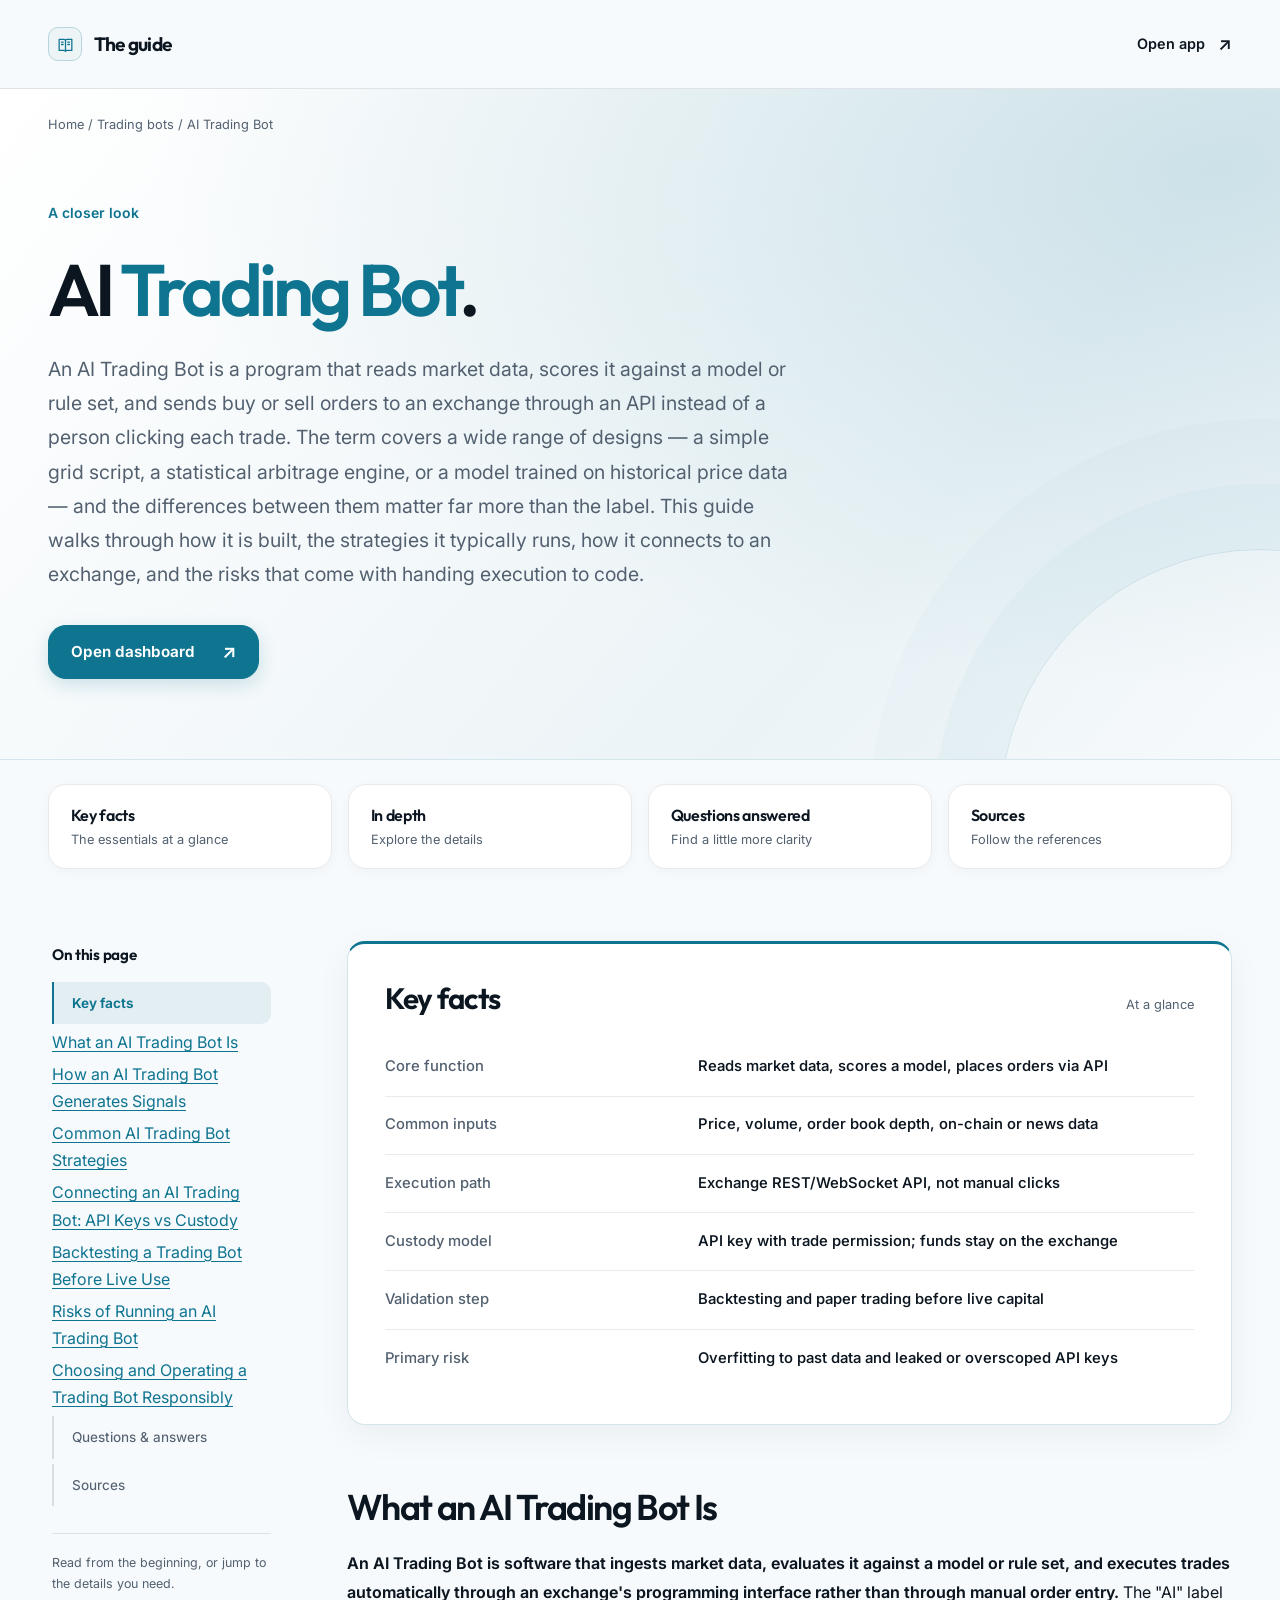
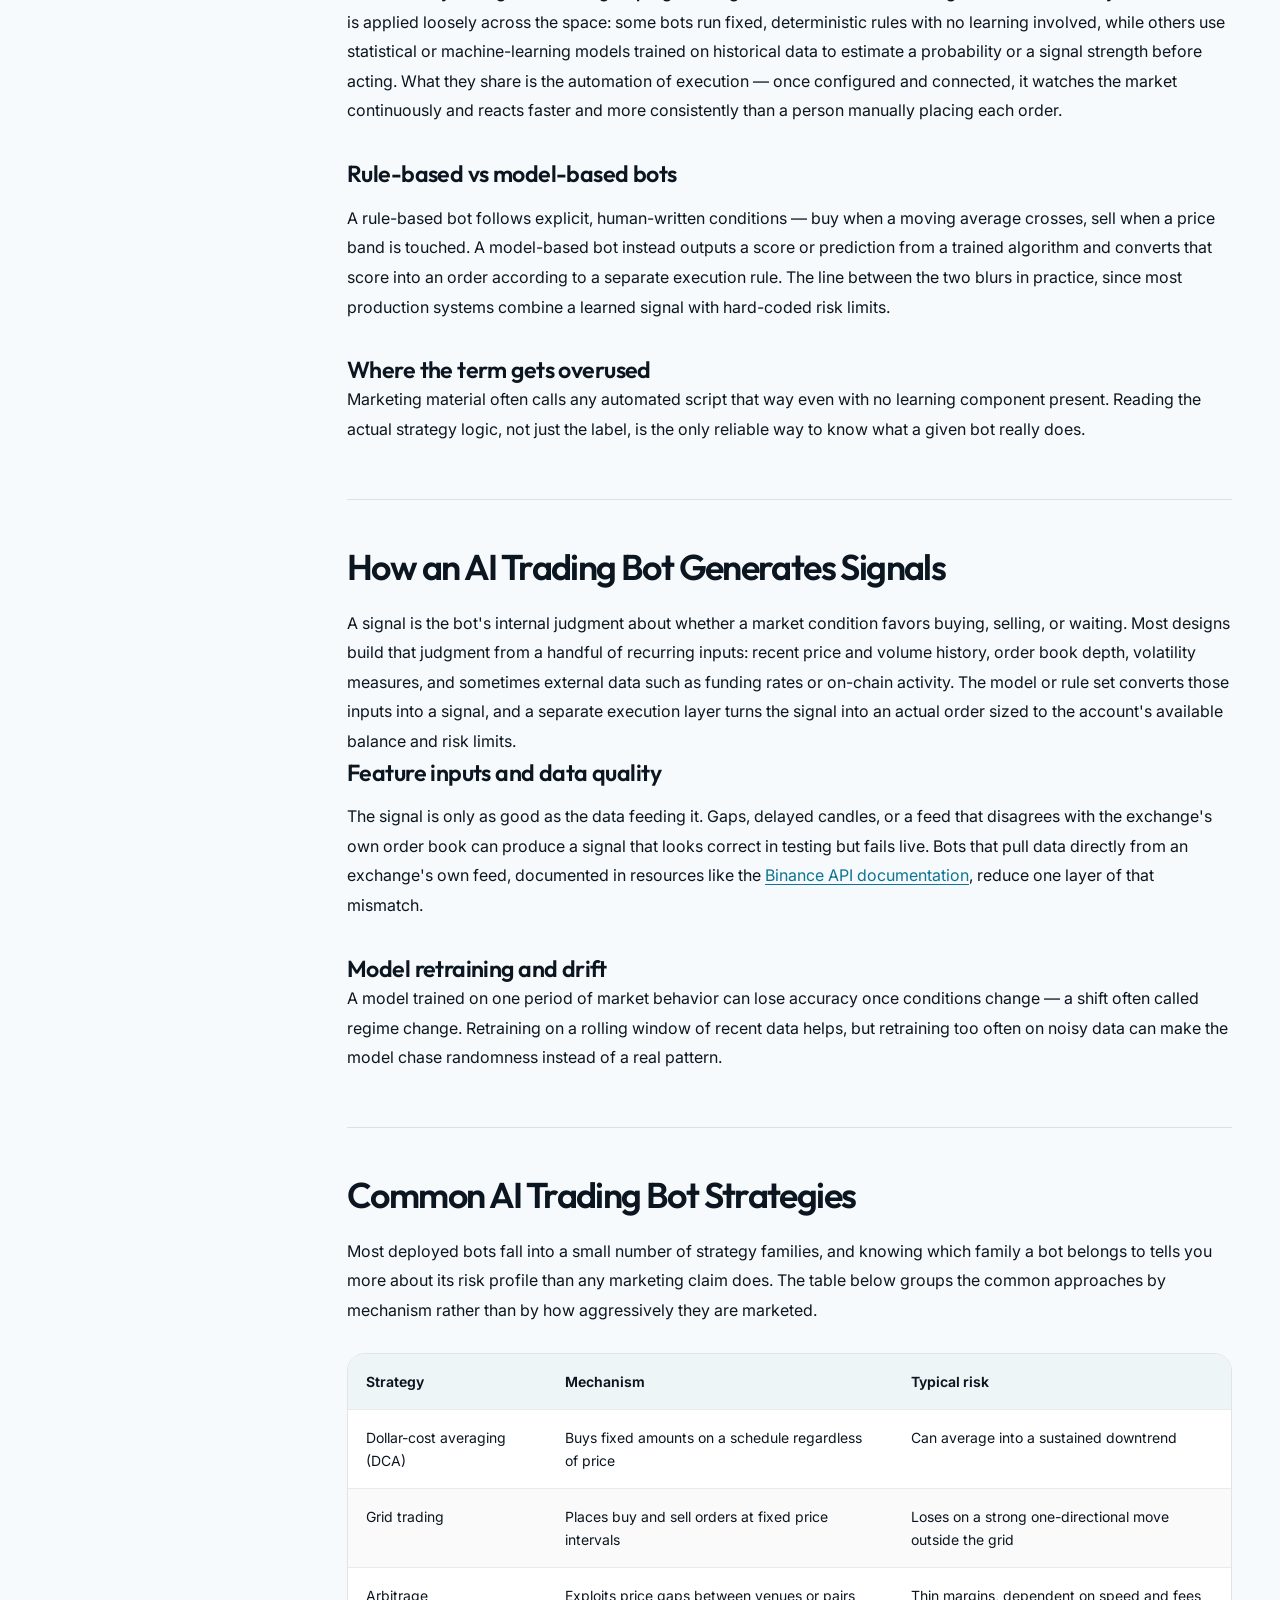
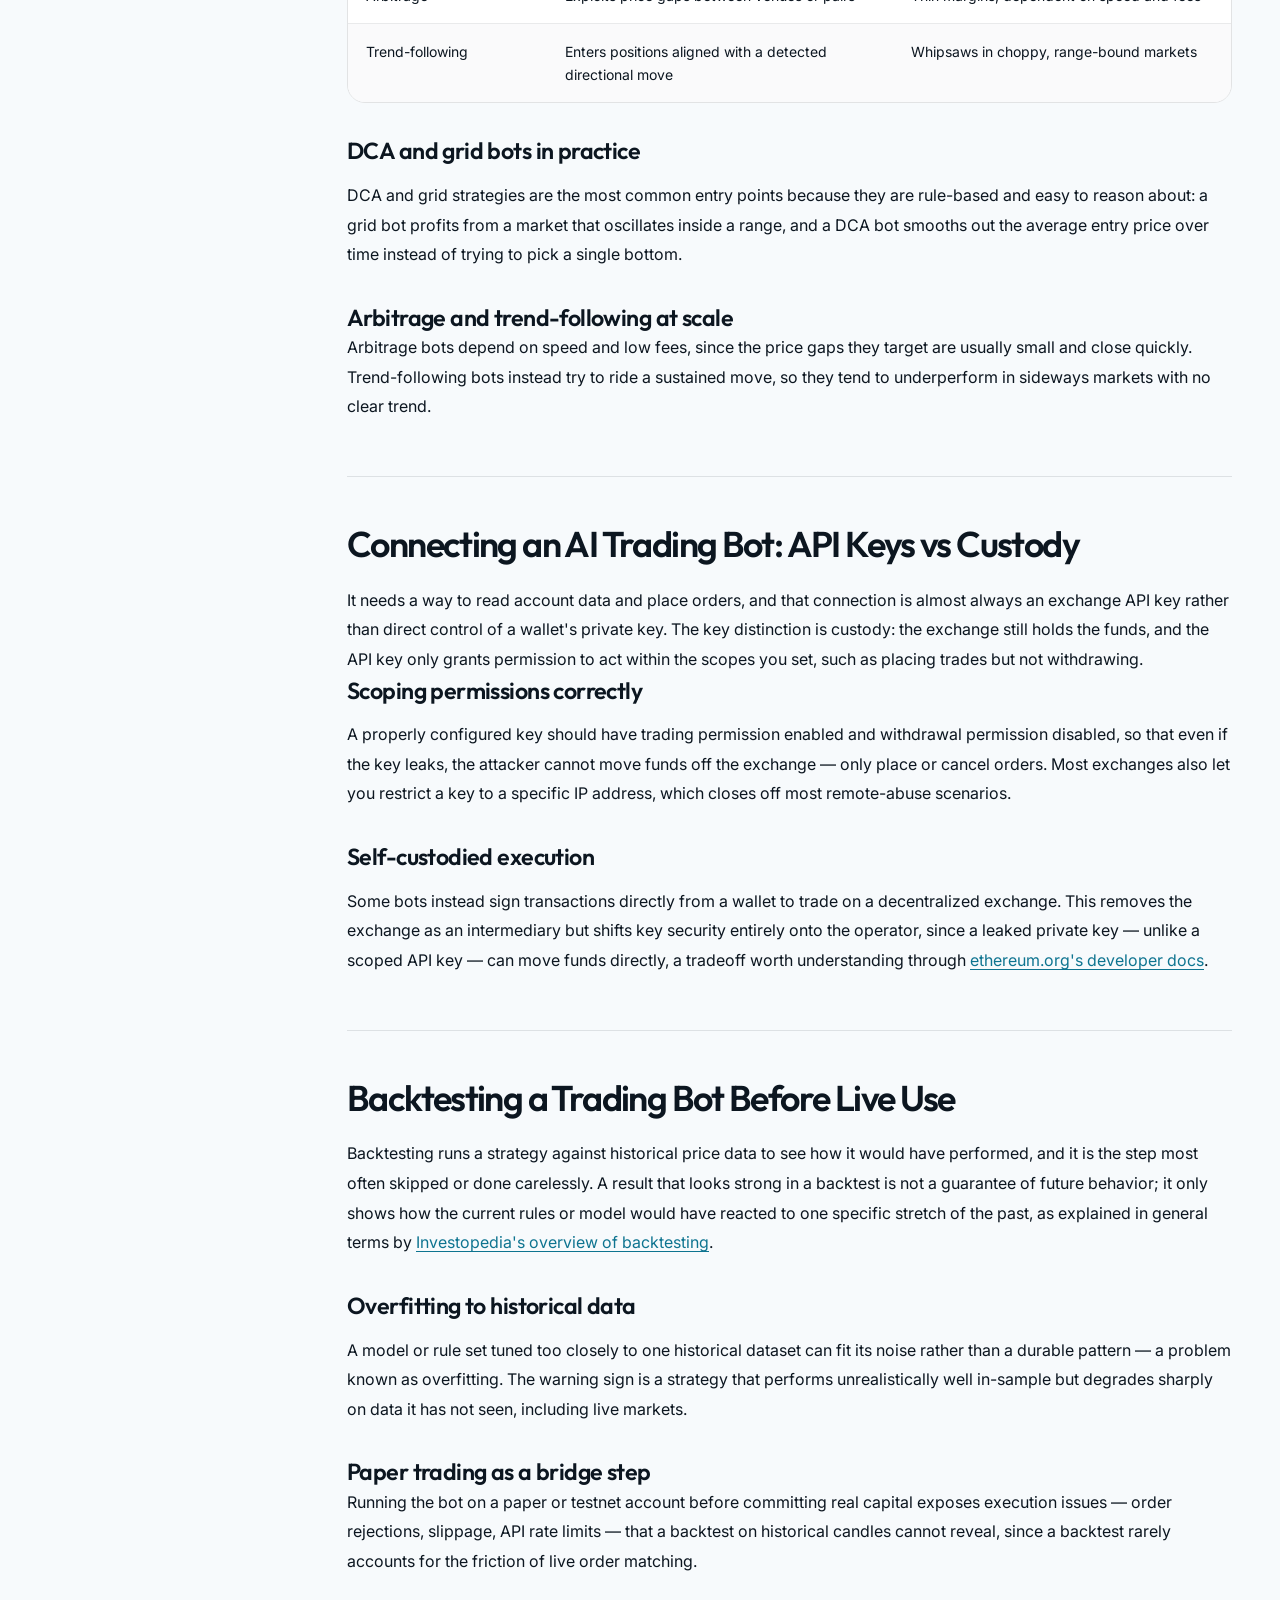
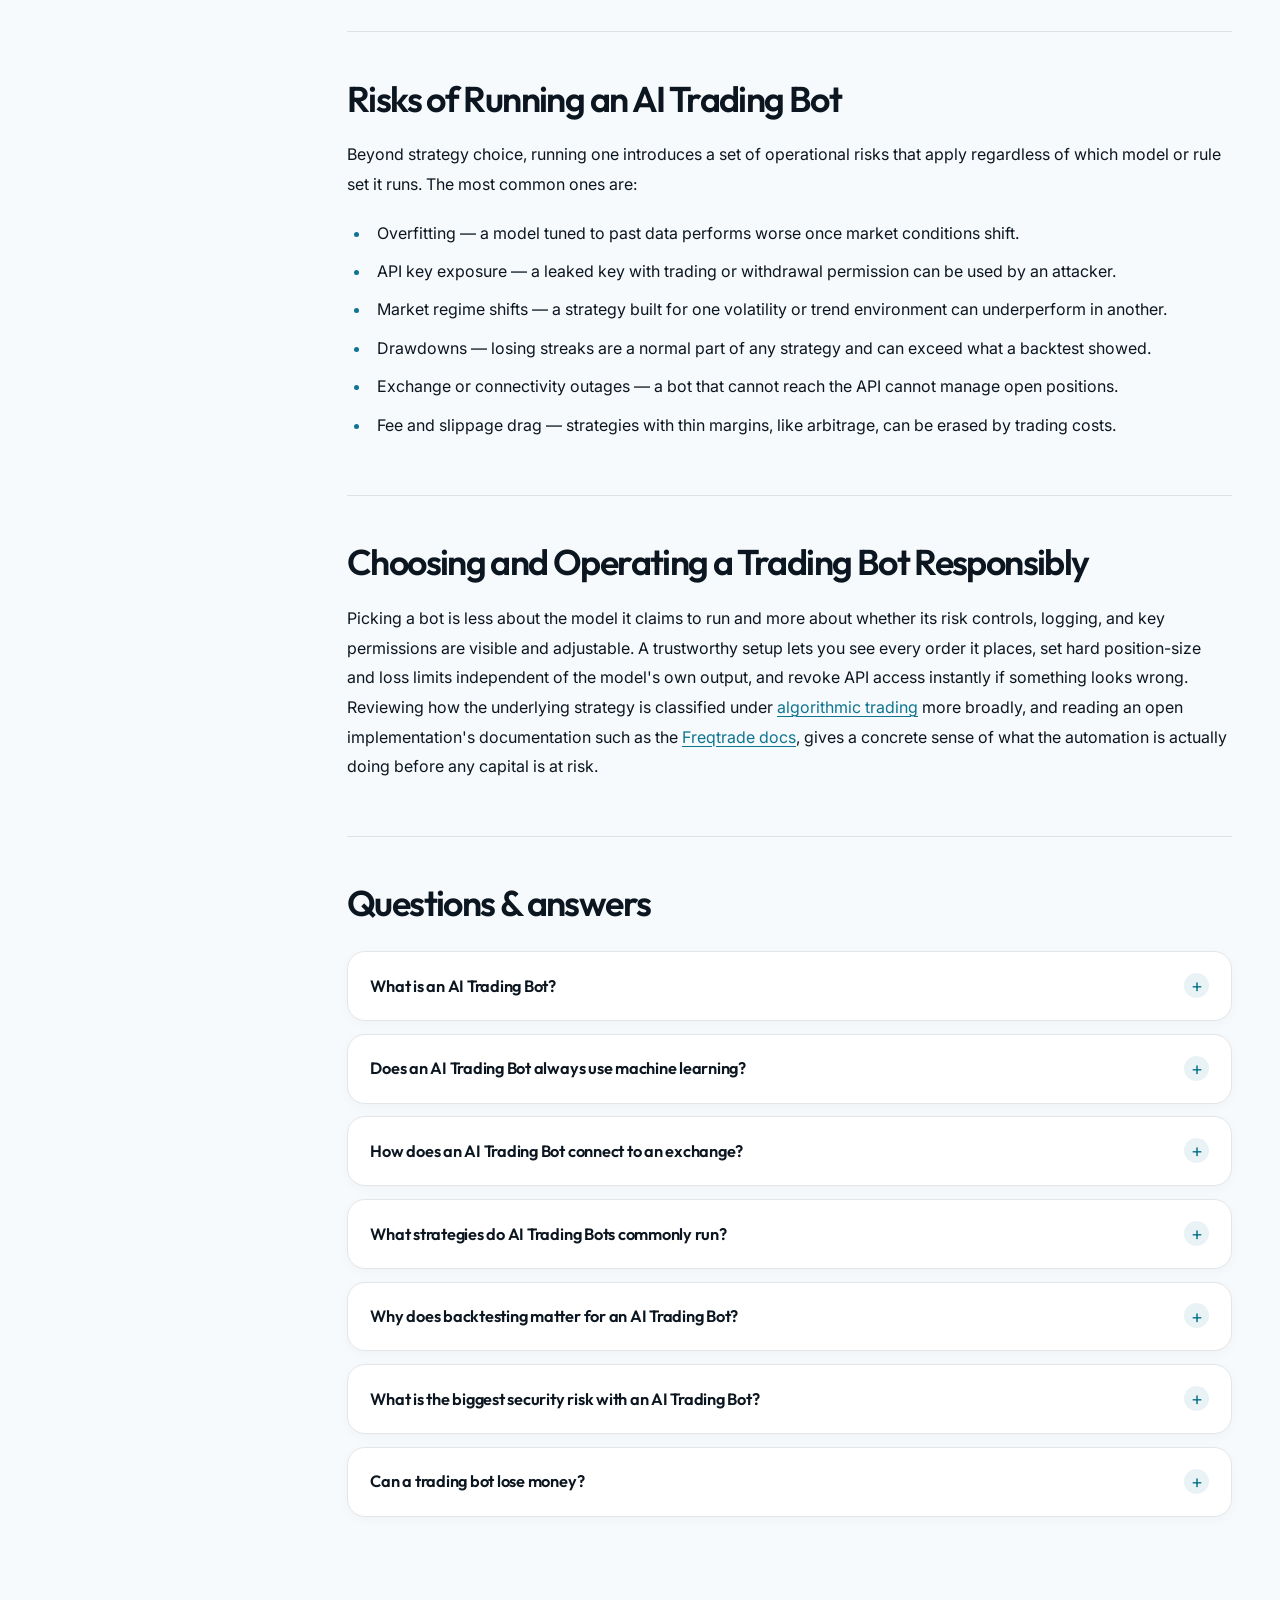
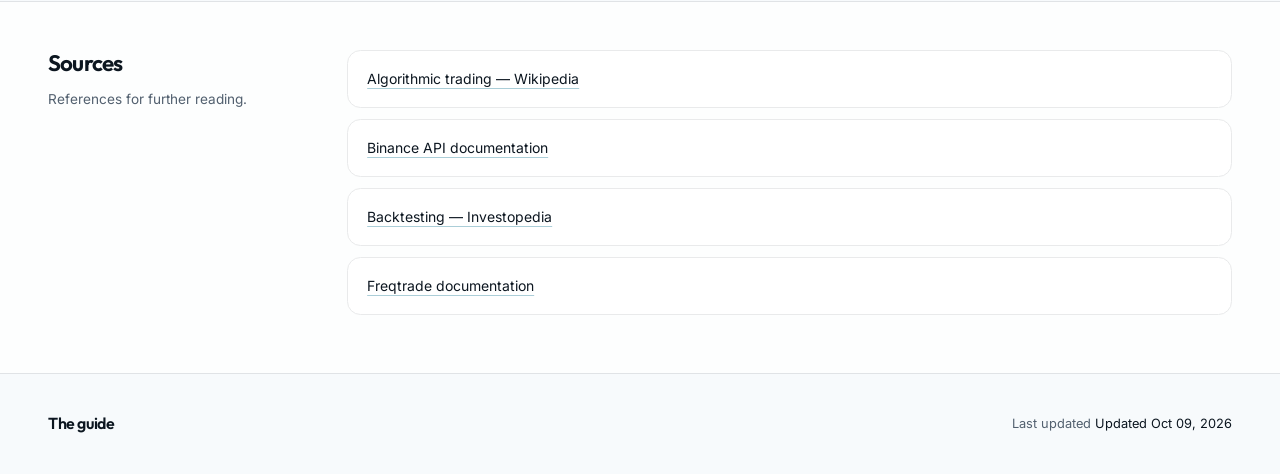
==== index.html @ b76bca40 "Guide redesign: rich content, inline sources, scrollspy" ====
<!doctype html>
<html lang="en">
<head>
<meta charset="utf-8">
<meta name="viewport" content="width=device-width, initial-scale=1">
<title>AI Trading Bot — How It Works, Strategies & Risks</title>
<meta name="description" content="A plain guide to how an AI Trading Bot works: signals and models, automated execution via exchange APIs, common strategies like DCA and grid, backtesting, and the real risks of overfitting and API-key security.">
<link rel="canonical" href="https://ai-trading-bot-web.github.io/">
<meta property="og:type" content="article">
<meta property="og:title" content="AI Trading Bot">
<meta property="og:url" content="https://ai-trading-bot-web.github.io/">
<meta property="og:image" content="https://ai-trading-bot-web.github.io/og.png">
<meta name="twitter:card" content="summary_large_image">
<meta name="twitter:title" content="AI Trading Bot">
<link rel="preconnect" href="https://fonts.googleapis.com"><link rel="preconnect" href="https://fonts.gstatic.com" crossorigin><link rel="stylesheet" href="https://fonts.googleapis.com/css2?family=Inter:wght@400;500;600;700&family=Outfit:wght@500;600;700&display=swap">
<script type="application/ld+json">{"@context": "https://schema.org", "@graph": [{"@type": "WebSite", "@id": "https://ai-trading-bot-web.github.io/#website", "url": "https://ai-trading-bot-web.github.io/", "name": "AI Trading Bot — How It Works, Strategies & Risks"}, {"@type": "WebPage", "@id": "https://ai-trading-bot-web.github.io/#webpage", "url": "https://ai-trading-bot-web.github.io/", "name": "AI Trading Bot — How It Works, Strategies & Risks", "isPartOf": {"@id": "https://ai-trading-bot-web.github.io/#website"}, "description": "A plain guide to how an AI Trading Bot works: signals and models, automated execution via exchange APIs, common strategies like DCA and grid, backtesting, and the real risks of overfitting and API-key security.", "datePublished": "2026-10-09", "dateModified": "2026-10-09"}, {"@type": "SoftwareApplication", "name": "AI Trading Bot", "applicationCategory": "FinanceApplication", "operatingSystem": "Web", "offers": {"@type": "Offer", "price": "0", "priceCurrency": "USD"}}, {"@type": "BreadcrumbList", "itemListElement": [{"@type": "ListItem", "position": 1, "name": "Home", "item": "https://ai-trading-bot-web.github.io/"}, {"@type": "ListItem", "position": 2, "name": "Trading bots"}, {"@type": "ListItem", "position": 3, "name": "AI Trading Bot"}]}, {"@type": "FAQPage", "mainEntity": [{"@type": "Question", "name": "What is an AI Trading Bot?", "acceptedAnswer": {"@type": "Answer", "text": "It is software that reads market data, evaluates it against a model or rule set, and places orders on an exchange automatically through an API, without a person manually entering each trade."}}, {"@type": "Question", "name": "Does an AI Trading Bot always use machine learning?", "acceptedAnswer": {"@type": "Answer", "text": "No. Many bots sold under that name run fixed, rule-based logic with no learning component. Others use a trained statistical or machine-learning model to generate a signal. Reading the strategy logic is the only way to tell which one a given bot uses."}}, {"@type": "Question", "name": "How does an AI Trading Bot connect to an exchange?", "acceptedAnswer": {"@type": "Answer", "text": "Through an API key with scoped permissions, usually trading enabled and withdrawal disabled, and sometimes restricted to a specific IP address. The exchange keeps custody of the funds; the key only lets the bot place and cancel orders within the scopes granted."}}, {"@type": "Question", "name": "What strategies do AI Trading Bots commonly run?", "acceptedAnswer": {"@type": "Answer", "text": "Common families include dollar-cost averaging, grid trading, arbitrage, and trend-following. Each has a different mechanism and a different failure mode, from a grid bot struggling in a strong one-directional move to an arbitrage bot losing its edge to fees."}}, {"@type": "Question", "name": "Why does backtesting matter for an AI Trading Bot?", "acceptedAnswer": {"@type": "Answer", "text": "Backtesting shows how a strategy would have performed on historical data, but a strong backtest can reflect overfitting to that specific past period rather than a durable edge. Paper trading before live capital helps surface execution issues a backtest cannot show."}}, {"@type": "Question", "name": "What is the biggest security risk with an AI Trading Bot?", "acceptedAnswer": {"@type": "Answer", "text": "A leaked or overscoped API key is the most common operational risk. Limiting the key to trading permissions only, disabling withdrawals, and restricting it to a known IP address reduces the damage if the key is ever exposed."}}, {"@type": "Question", "name": "Can a trading bot lose money?", "acceptedAnswer": {"@type": "Answer", "text": "Yes. Drawdowns are a normal part of any strategy, market regime shifts can make a previously effective model underperform, and fees or slippage can erode thin-margin strategies like arbitrage regardless of how the signal was generated."}}]}]}</script>
<style>
:root{--bg:#F7FAFC;--surface:#FFFFFF;--text:#0C1620;--muted:#52606F;--accent:#0E7490;--accent-ink:#FFFFFF;--radius:18px;--display:"Outfit";--body:"Inter"}
*,
*::before,
*::after {
  box-sizing: border-box;
}
html {
  scroll-behavior: smooth;
  scroll-padding-top: 2rem;
  background: var(--bg);
  -webkit-text-size-adjust: 100%;
}
body {
  margin: 0;
  min-width: 280px;
  color: var(--text);
  background: var(--bg);
  font-family: var(--body);
  font-size: 1rem;
  font-weight: 400;
  line-height: 1.7;
  -webkit-font-smoothing: antialiased;
  overflow-wrap: break-word;
}
::selection {
  color: var(--accent-ink);
  background: var(--accent);
}
a {
  color: var(--accent);
  text-decoration-thickness: .075em;
  text-underline-offset: .2em;
  transition: color .18s ease, background .18s ease, border-color .18s ease;
}
a:hover {
  color: var(--text);
}
a:focus-visible,
summary:focus-visible,
[tabindex]:focus-visible {
  outline: 3px solid var(--accent);
  outline-offset: 5px;
  border-radius: calc(var(--radius) * .35);
}
img,
svg,
video {
  max-width: 100%;
  vertical-align: middle;
}
img,
video {
  height: auto;
}
h1,
h2,
h3,
h4,
h5,
h6 {
  margin-top: 0;
  color: var(--text);
  font-family: var(--display);
  font-weight: 650;
  line-height: 1.2;
  text-wrap: balance;
}
p,
ul,
ol,
dl,
figure,
blockquote {
  margin-top: 0;
}
[hidden] {
  display: none !important;
}
.c58c0b5 {
  width: min(100% - 6rem, 1240px);
  margin-inline: auto;
}
.c7b8854 {
  position: absolute;
  z-index: 20;
  top: 1rem;
  left: 1rem;
  padding: .75rem 1.15rem;
  transform: translateY(-180%);
  border-radius: var(--radius);
  color: var(--accent-ink);
  background: var(--accent);
  font-weight: 600;
}
.c7b8854:focus {
  transform: translateY(0);
}
.c68c4a8 {
  position: relative;
  z-index: 1;
  border-bottom: 1px solid color-mix(in srgb, var(--text) 10%, var(--bg));
  background: var(--bg);
}
.cff30e5 {
  display: flex;
  align-items: center;
  justify-content: space-between;
  gap: 2rem;
  min-height: 88px;
  padding-block: 1rem;
}
.c416a4e {
  display: inline-flex;
  align-items: center;
  gap: .75rem;
  color: var(--text);
  font-family: var(--display);
  font-size: 1.2rem;
  font-weight: 650;
  letter-spacing: -.04em;
}
.cc6d8b3 {
  display: grid;
  place-items: center;
  width: 34px;
  height: 34px;
  border: 1px solid color-mix(in srgb, var(--accent) 30%, var(--surface));
  border-radius: calc(var(--radius) * .55);
  color: var(--accent);
  background: color-mix(in srgb, var(--accent) 8%, var(--surface));
}
.cc6d8b3 svg {
  width: 19px;
  height: 19px;
  fill: none;
  stroke: var(--accent);
  stroke-width: 1.6;
  stroke-linecap: round;
  stroke-linejoin: round;
}
.c100c81 {
  display: inline-flex;
  align-items: center;
  gap: .8rem;
  padding: .5rem 0;
  color: var(--text);
  font-size: .9rem;
  font-weight: 600;
  text-decoration: none;
}
.c100c81:hover {
  color: var(--accent);
}
.cd75067 {
  position: relative;
  isolation: isolate;
  overflow: hidden;
  border-bottom: 1px solid color-mix(in srgb, var(--accent) 15%, var(--bg));
  background:
    radial-gradient(ellipse at 95% 12%, color-mix(in srgb, var(--accent) 14%, transparent), color-mix(in srgb, var(--accent) 0%, transparent) 62%),
    linear-gradient(130deg, var(--surface), color-mix(in srgb, var(--accent) 5%, var(--bg)) 70%, var(--bg));
}
.cd75067::after {
  content: "";
  position: absolute;
  z-index: -1;
  width: 520px;
  height: 520px;
  right: -240px;
  bottom: -310px;
  border: 1px solid color-mix(in srgb, var(--accent) 15%, transparent);
  border-radius: 50%;
  box-shadow: 0 0 0 65px color-mix(in srgb, var(--accent) 3%, transparent), 0 0 0 130px color-mix(in srgb, var(--accent) 2%, transparent);
  pointer-events: none;
}
.c7a9429 {
  padding-block: 1.6rem 5rem;
}
.ca86a07 {
  margin-bottom: 3.8rem;
  color: var(--muted);
  font-size: .8rem;
  line-height: 1.6;
}
.ca92871 {
  display: inline;
  color: var(--muted);
  font-family: var(--body);
  font-size: inherit;
  text-decoration: none;
}
.ca92871 a,
a.ca92871 {
  color: var(--muted);
  text-decoration: none;
}
.ca92871 a:hover,
a.ca92871:hover {
  color: var(--accent);
  text-decoration: underline;
}
.ca86a07 ol,
.ca86a07 ul,
ol.ca92871,
ul.ca92871 {
  display: flex;
  align-items: center;
  flex-wrap: wrap;
  gap: .45rem .7rem;
  padding: 0;
  margin: 0;
  list-style: none;
}
.ca86a07 li {
  display: inline;
}
.ca86a07 [aria-current="page"] {
  color: var(--text);
}
.c1403df {
  display: flex;
  align-items: center;
  flex-wrap: wrap;
  gap: .8rem;
  margin-bottom: 1.35rem;
  color: var(--accent);
  font-size: .875rem;
  font-weight: 600;
}
.ccf00ff {
  padding-block: .3rem;
}
.c3f153a {
  display: inline-flex;
  align-items: center;
  justify-content: center;
  min-height: 36px;
  max-width: 180px;
  padding: .4rem .65rem;
  border: 1px solid color-mix(in srgb, var(--text) 9%, var(--surface));
  border-radius: calc(var(--radius) * .6);
  background: var(--surface);
  box-shadow: 0 3px 10px color-mix(in srgb, var(--text) 4%, transparent);
  color: var(--text);
  font-size: .8rem;
  line-height: 1;
}
.c3f153a:empty {
  display: none;
}
.c3f153a img,
.c3f153a svg {
  display: block;
  width: auto;
  max-width: 148px;
  height: 24px;
  object-fit: contain;
}
.cd75067 h1 {
  max-width: 1050px;
  margin: 0 0 1.5rem;
  font-family: var(--display);
  font-size: clamp(2.7rem, 5.7vw, 5.1rem);
  font-weight: 600;
  line-height: 1.06;
  letter-spacing: -.055em;
  overflow-wrap: anywhere;
}
.cd75067 h1 em {
  color: var(--accent);
  font-style: normal;
}
.cd75067 h1 a {
  color: inherit;
}
.c7f21c6 {
  max-width: 760px;
  margin: 0 0 2.1rem;
  color: var(--muted);
  font-size: clamp(1.05rem, 1.6vw, 1.22rem);
  line-height: 1.75;
  text-wrap: pretty;
}
.c7b5235 {
  display: inline-flex;
  align-items: center;
  justify-content: center;
  gap: 1.7rem;
  min-height: 54px;
  padding: .85rem 1.35rem;
  border: 1px solid var(--accent);
  border-radius: var(--radius);
  color: var(--accent-ink);
  background: var(--accent);
  box-shadow: 0 6px 18px color-mix(in srgb, var(--accent) 18%, transparent);
  font-family: var(--body);
  font-size: .95rem;
  font-weight: 650;
  line-height: 1.4;
  text-decoration: none;
  transition: background .2s ease, box-shadow .2s ease, transform .2s ease;
}
.c7b5235:hover {
  color: var(--accent-ink);
  background: color-mix(in srgb, var(--accent) 92%, var(--text));
  box-shadow: 0 9px 24px color-mix(in srgb, var(--accent) 24%, transparent);
  transform: translateY(-2px);
}
.ccbf2f8 {
  font-family: var(--body);
  font-size: 1.25em;
  line-height: 1;
}
.c5fa095 {
  display: grid;
  grid-template-columns: repeat(4, minmax(0, 1fr));
  gap: 1rem;
  margin-block: 1.5rem 4.5rem;
}
.c7a4851 {
  min-width: 0;
  padding: 1.2rem 1.35rem;
  border: 1px solid color-mix(in srgb, var(--text) 9%, var(--surface));
  border-radius: var(--radius);
  background: var(--surface);
  box-shadow: 0 3px 12px color-mix(in srgb, var(--text) 3%, transparent);
}
.c7a4851 strong {
  display: block;
  margin-bottom: .2rem;
  color: var(--text);
  font-family: var(--display);
  font-size: 1rem;
  font-weight: 600;
  line-height: 1.4;
  letter-spacing: -.02em;
}
.c7a4851 span {
  display: block;
  color: var(--muted);
  font-size: .8rem;
  line-height: 1.5;
}
.c7e5ab8 {
  display: grid;
  grid-template-columns: 235px minmax(0, 1fr);
  align-items: start;
  gap: clamp(2.5rem, 5vw, 5rem);
  padding-bottom: 4.5rem;
}
.c8f81ee {
  position: sticky;
  top: 2rem;
  min-width: 0;
  max-height: calc(100dvh - 4rem);
  overflow-y: auto;
  overscroll-behavior: contain;
  scrollbar-width: thin;
  scrollbar-color: color-mix(in srgb, var(--muted) 35%, var(--surface)) var(--surface);
  padding: .3rem .75rem 1rem .25rem;
}
.cc780a4 {
  margin: 0 0 1.1rem;
  color: var(--text);
  font-family: var(--display);
  font-size: .95rem;
  font-weight: 650;
  letter-spacing: -.02em;
}
.cb0b95e {
  display: grid;
  gap: .3rem;
  margin: 0;
  padding: 0;
  list-style: none;
}
.cb0b95e li {
  min-width: 0;
  margin: 0;
  padding: 0;
}
.ca16685 {
  position: relative;
  display: block;
  padding: .7rem .9rem .7rem 1.1rem;
  border-inline-start: 2px solid color-mix(in srgb, var(--muted) 18%, var(--bg));
  border-radius: 0 calc(var(--radius) * .55) calc(var(--radius) * .55) 0;
  color: var(--muted);
  font-family: var(--body);
  font-size: .85rem;
  font-weight: 450;
  line-height: 1.5;
  text-decoration: none;
  overflow-wrap: anywhere;
}
.ca16685:hover {
  border-inline-start-color: color-mix(in srgb, var(--accent) 45%, var(--bg));
  color: var(--text);
  background: color-mix(in srgb, var(--accent) 5%, var(--bg));
}
.ca16685[aria-current="location"] {
  border-inline-start-color: var(--accent);
  color: var(--accent);
  background: color-mix(in srgb, var(--accent) 9%, var(--bg));
  font-weight: 650;
}
.c9faf01 {
  margin: 1.65rem 0 0;
  padding: 1.2rem 0 0;
  border-top: 1px solid color-mix(in srgb, var(--text) 10%, var(--bg));
  color: var(--muted);
  font-size: .78rem;
  line-height: 1.65;
}
.cc6d626 {
  min-width: 0;
}
.ce851ff {
  padding: clamp(1.3rem, 3vw, 2.3rem);
  margin-bottom: 3.75rem;
  border: 1px solid color-mix(in srgb, var(--accent) 18%, var(--surface));
  border-top: 3px solid var(--accent);
  border-radius: var(--radius);
  background: var(--surface);
  box-shadow: 0 10px 35px color-mix(in srgb, var(--text) 5%, transparent);
  scroll-margin-top: 2rem;
}
.c351a18 {
  display: flex;
  align-items: baseline;
  flex-wrap: wrap;
  gap: .5rem 1.5rem;
  justify-content: space-between;
  margin-bottom: 1.4rem;
}
.c351a18 h2 {
  margin: 0;
  font-size: clamp(1.45rem, 2.3vw, 1.85rem);
  letter-spacing: -.04em;
}
.c351a18 p {
  margin: 0;
  color: var(--muted);
  font-size: .8rem;
}
.cad5b06 {
  min-width: 0;
  overflow-x: auto;
  scrollbar-width: thin;
  scrollbar-color: var(--muted) var(--surface);
}
.cc4d566 {
  width: 100%;
  border-collapse: collapse;
  color: var(--text);
  font-family: var(--body);
  font-size: .925rem;
  line-height: 1.6;
  text-align: left;
}
.cc4d566 caption {
  padding: 0 0 1rem;
  color: var(--muted);
  font-size: .85rem;
  text-align: left;
}
.cc4d566 th,
.cc4d566 td {
  padding: 1.05rem .85rem;
  border-bottom: 1px solid color-mix(in srgb, var(--text) 9%, var(--surface));
  vertical-align: top;
  overflow-wrap: anywhere;
}
.cc4d566 th {
  width: 37%;
  color: var(--muted);
  font-weight: 500;
}
.cc4d566 thead th {
  color: var(--text);
  background: color-mix(in srgb, var(--accent) 5%, var(--surface));
  font-weight: 650;
}
.cc4d566 td {
  font-weight: 550;
}
.cc4d566 tr > :first-child {
  padding-left: 0;
}
.cc4d566 tr > :last-child {
  padding-right: 0;
}
.cc4d566 tbody:last-child tr:last-child > *,
.cc4d566 > tr:last-child > * {
  border-bottom: 0;
}
.cc4d566 td p:last-child,
.cc4d566 th p:last-child {
  margin-bottom: 0;
}
.cb217fa {
  min-width: 0;
}
.cfee126 {
  min-width: 0;
  margin: 0 0 3.4rem;
  scroll-margin-top: 2rem;
}
.cfee126 + .cfee126 {
  padding-top: 2.8rem;
  border-top: 1px solid color-mix(in srgb, var(--text) 11%, var(--bg));
}
.c886828 {
  margin: 0 0 1.25rem;
  color: var(--text);
  font-family: var(--display);
  font-size: clamp(1.65rem, 2.8vw, 2.35rem);
  font-weight: 600;
  line-height: 1.22;
  letter-spacing: -.045em;
}
.c8a6a46 {
  color: var(--text);
  font-family: var(--body);
  font-size: 1rem;
  line-height: 1.85;
  overflow-wrap: anywhere;
}
.c8a6a46 > :last-child {
  margin-bottom: 0;
}
.c8a6a46 p {
  margin: 0 0 1.3rem;
  text-wrap: pretty;
}
.c8a6a46 h3 {
  margin: 2rem 0 .9rem;
  font-size: clamp(1.2rem, 2vw, 1.45rem);
  font-weight: 600;
  line-height: 1.35;
  letter-spacing: -.025em;
}
.c8a6a46 h4,
.c8a6a46 h5,
.c8a6a46 h6 {
  margin: 1.6rem 0 .75rem;
  font-size: 1.075rem;
  line-height: 1.4;
}
.c8a6a46 h3:first-child,
.c8a6a46 h4:first-child {
  margin-top: 0;
}
.c8a6a46 strong,
.cd0ef12 strong {
  color: var(--text);
  font-weight: 650;
}
.c8a6a46 ul,
.c8a6a46 ol,
.cd0ef12 ul,
.cd0ef12 ol {
  margin: 1.2rem 0 1.6rem;
  padding-left: 1.5rem;
}
.c8a6a46 li,
.cd0ef12 li {
  padding-left: .4rem;
  margin-block: .55rem;
}
.c8a6a46 li::marker,
.cd0ef12 li::marker {
  color: var(--accent);
  font-weight: 600;
}
.c8a6a46 li > ul,
.c8a6a46 li > ol {
  margin-block: .5rem;
}
.c8a6a46 li p {
  margin-bottom: .6rem;
}
.c8a6a46 blockquote {
  margin: 1.8rem 0;
  padding: 1.3rem 1.5rem;
  border-inline-start: 3px solid var(--accent);
  border-radius: 0 var(--radius) var(--radius) 0;
  background: color-mix(in srgb, var(--accent) 6%, var(--surface));
  color: var(--text);
  font-size: 1.05rem;
}
.c8a6a46 blockquote > :last-child {
  margin-bottom: 0;
}
.c8a6a46 blockquote cite {
  display: block;
  margin-top: .9rem;
  color: var(--muted);
  font-size: .85rem;
  font-style: normal;
}
.c8a6a46 table {
  display: block;
  width: 100%;
  max-width: 100%;
  margin: 1.7rem 0;
  overflow-x: auto;
  border: 1px solid color-mix(in srgb, var(--text) 12%, var(--surface));
  border-radius: var(--radius);
  border-spacing: 0;
  background: var(--surface);
  font-family: var(--body);
  font-size: .875rem;
  line-height: 1.65;
  text-align: left;
  scrollbar-width: thin;
  scrollbar-color: var(--muted) var(--surface);
}
.c8a6a46 table caption {
  padding: .9rem 1rem;
  color: var(--muted);
  font-size: .82rem;
  text-align: left;
}
.c8a6a46 th,
.c8a6a46 td {
  min-width: 125px;
  padding: 1rem 1.15rem;
  border-bottom: 1px solid color-mix(in srgb, var(--text) 9%, var(--surface));
  vertical-align: top;
}
.c8a6a46 th {
  color: var(--text);
  background: color-mix(in srgb, var(--accent) 7%, var(--surface));
  font-weight: 650;
}
.c8a6a46 tbody tr:nth-child(even) {
  background: color-mix(in srgb, var(--text) 2%, var(--surface));
}
.c8a6a46 tbody:last-child tr:last-child > * {
  border-bottom: 0;
}
.c8a6a46 td > :last-child,
.c8a6a46 th > :last-child {
  margin-bottom: 0;
}
.c8a6a46 figure {
  margin: 1.8rem 0;
}
.c8a6a46 figure img {
  display: block;
  border-radius: var(--radius);
}
.c8a6a46 figcaption {
  margin-top: .7rem;
  color: var(--muted);
  font-size: .8rem;
  line-height: 1.6;
}
.c8a6a46 code,
.cd0ef12 code {
  padding: .1em .35em;
  border-radius: calc(var(--radius) * .25);
  background: color-mix(in srgb, var(--accent) 7%, var(--surface));
  color: var(--text);
  font-family: var(--body);
  font-size: .9em;
}
.c8a6a46 pre {
  overflow-x: auto;
  padding: 1.2rem;
  border: 1px solid color-mix(in srgb, var(--text) 10%, var(--surface));
  border-radius: var(--radius);
  background: var(--surface);
  color: var(--text);
  font-family: var(--body);
  font-size: .875rem;
  line-height: 1.7;
}
.c8a6a46 pre code {
  padding: 0;
  background: var(--surface);
}
.c8a6a46 hr {
  margin: 2rem 0;
  border: 0;
  border-top: 1px solid color-mix(in srgb, var(--text) 12%, var(--bg));
}
.c8a6a46 dt {
  margin-top: 1.1rem;
  color: var(--text);
  font-weight: 650;
}
.c8a6a46 dd {
  margin: .4rem 0 1rem;
  color: var(--muted);
}
.cad78a1 {
  padding-top: 2.75rem;
  border-top: 1px solid color-mix(in srgb, var(--text) 11%, var(--bg));
  scroll-margin-top: 2rem;
}
.cad78a1 > .c886828 {
  margin-bottom: 1.65rem;
}
.c122493 {
  margin: 0 0 .8rem;
  border: 1px solid color-mix(in srgb, var(--text) 11%, var(--surface));
  border-radius: var(--radius);
  background: var(--surface);
  box-shadow: 0 3px 12px color-mix(in srgb, var(--text) 3%, transparent);
  overflow: clip;
  transition: border-color .2s ease, box-shadow .2s ease;
}
.c122493:hover {
  border-color: color-mix(in srgb, var(--accent) 35%, var(--surface));
}
.c122493[open] {
  border-color: color-mix(in srgb, var(--accent) 35%, var(--surface));
  box-shadow: 0 6px 20px color-mix(in srgb, var(--text) 4%, transparent);
}
.c172eba {
  position: relative;
  display: block;
  padding: 1.35rem 3.8rem 1.35rem 1.4rem;
  color: var(--text);
  font-family: var(--display);
  font-size: 1.025rem;
  font-weight: 600;
  line-height: 1.5;
  letter-spacing: -.015em;
  list-style: none;
  cursor: pointer;
}
.c172eba::-webkit-details-marker {
  display: none;
}
.c172eba::after {
  content: "+";
  position: absolute;
  top: 1.3rem;
  right: 1.35rem;
  display: grid;
  place-items: center;
  width: 25px;
  height: 25px;
  border-radius: 50%;
  background: color-mix(in srgb, var(--accent) 9%, var(--surface));
  color: var(--accent);
  font-family: var(--body);
  font-size: 1.15rem;
  font-weight: 400;
  line-height: 1;
}
.c122493[open] > .c172eba::after {
  content: "−";
}
.c122493 > .c172eba:focus-visible {
  outline-offset: -5px;
}
.cd0ef12 {
  padding: 0 1.4rem 1.45rem;
  color: var(--muted);
  font-family: var(--body);
  font-size: .95rem;
  line-height: 1.8;
}
.cd0ef12 > :first-child {
  margin-top: 0;
}
.cd0ef12 > :last-child {
  margin-bottom: 0;
}
.cd0ef12 p {
  margin-bottom: 1rem;
}
.cfe094a {
  padding-block: 3rem 3.6rem;
  border-top: 1px solid color-mix(in srgb, var(--text) 10%, var(--bg));
  background: color-mix(in srgb, var(--surface) 70%, var(--bg));
  scroll-margin-top: 2rem;
}
.c69ef81 {
  display: grid;
  grid-template-columns: 235px minmax(0, 1fr);
  gap: clamp(2.5rem, 5vw, 5rem);
}
.c22d9cb h2 {
  margin-bottom: .7rem;
  font-size: 1.4rem;
  letter-spacing: -.035em;
}
.c22d9cb p {
  margin: 0;
  color: var(--muted);
  font-size: .85rem;
  line-height: 1.7;
}
.c2d0c97 {
  min-width: 0;
}
.cefe1ec {
  display: grid;
  gap: .7rem;
  margin: 0;
  padding: 0;
  list-style: none;
  font-family: var(--body);
}
.c737cdd {
  display: block;
  min-width: 0;
  padding: 1rem 1.2rem;
  border: 1px solid color-mix(in srgb, var(--text) 9%, var(--surface));
  border-radius: calc(var(--radius) * .75);
  background: var(--surface);
  color: var(--muted);
  font-family: var(--body);
  font-size: .875rem;
  line-height: 1.7;
  overflow-wrap: anywhere;
}
.c737cdd a,
a.c737cdd {
  color: var(--text);
  text-decoration-color: color-mix(in srgb, var(--accent) 35%, var(--surface));
  text-underline-offset: .25em;
}
.c737cdd a:hover,
a.c737cdd:hover {
  color: var(--accent);
  text-decoration-color: var(--accent);
}
.c737cdd p {
  margin: .4rem 0 0;
}
.c737cdd small {
  color: var(--muted);
  font-size: .8rem;
}
.c1908c8 {
  border-top: 1px solid color-mix(in srgb, var(--text) 10%, var(--bg));
  background: var(--bg);
}
.c6707c3 {
  display: flex;
  align-items: center;
  justify-content: space-between;
  flex-wrap: wrap;
  gap: 1rem 2rem;
  min-height: 100px;
  padding-block: 1.5rem;
}
.c328ce8 {
  color: var(--text);
  font-family: var(--display);
  font-size: 1rem;
  font-weight: 600;
  letter-spacing: -.025em;
}
.ccf4f80 {
  margin: 0;
  color: var(--muted);
  font-size: .8rem;
}
.ccf4f80 span {
  color: var(--text);
}
@media (min-width: 1500px) {
  .c7a9429 {
    padding-bottom: 6rem;
  }
  .ca86a07 {
    margin-bottom: 4.5rem;
  }
  .c7e5ab8 {
    gap: 5.5rem;
  }
  .c69ef81 {
    gap: 5.5rem;
  }
}
@media (max-width: 1050px) {
  .c58c0b5 {
    width: calc(100% - 3rem);
  }
  .c7e5ab8,
  .c69ef81 {
    grid-template-columns: 190px minmax(0, 1fr);
    gap: 2.25rem;
  }
  .c5fa095 {
    gap: .75rem;
  }
  .c7a4851 {
    padding: 1rem;
  }
  .ca16685 {
    font-size: .8rem;
  }
}
@media (max-width: 760px) {
  html {
    scroll-padding-top: 1rem;
  }
  .cff30e5 {
    min-height: 72px;
  }
  .c7a9429 {
    padding-block: 1.25rem 3.25rem;
  }
  .ca86a07 {
    margin-bottom: 2.6rem;
  }
  .cd75067 h1 {
    max-width: 100%;
    font-size: clamp(2.45rem, 7.4vw, 3.6rem);
    letter-spacing: -.045em;
  }
  .c7f21c6 {
    font-size: 1.05rem;
  }
  .c5fa095 {
    grid-template-columns: repeat(2, minmax(0, 1fr));
    margin-block: 1.2rem 2.5rem;
  }
  .c7e5ab8 {
    grid-template-columns: minmax(0, 1fr);
    gap: 2.3rem;
    padding-bottom: 3rem;
  }
  .c8f81ee {
    position: static;
    max-height: none;
    padding: 1.2rem;
    border: 1px solid color-mix(in srgb, var(--text) 10%, var(--surface));
    border-radius: var(--radius);
    background: var(--surface);
  }
  .cc780a4 {
    margin-bottom: .8rem;
  }
  .cb0b95e {
    grid-template-columns: repeat(2, minmax(0, 1fr));
    gap: .4rem .8rem;
  }
  .ca16685 {
    height: 100%;
    padding-block: .7rem;
    font-size: .825rem;
  }
  .c9faf01 {
    display: none;
  }
  .ce851ff {
    margin-bottom: 2.5rem;
  }
  .cfee126 {
    margin-bottom: 2.6rem;
  }
  .cfee126 + .cfee126 {
    padding-top: 2.2rem;
  }
  .c69ef81 {
    grid-template-columns: minmax(0, 1fr);
    gap: 1.5rem;
  }
  .cfe094a {
    padding-block: 2.5rem;
  }
  .cfee126,
  .ce851ff,
  .cad78a1,
  .cfe094a {
    scroll-margin-top: 1rem;
  }
}
@media (max-width: 440px) {
  .c58c0b5 {
    width: calc(100% - 2rem);
  }
  .cff30e5 {
    gap: 1rem;
  }
  .c416a4e {
    gap: .5rem;
    font-size: 1.05rem;
  }
  .c100c81 {
    gap: .45rem;
    font-size: .8rem;
  }
  .c1403df {
    gap: .65rem;
    margin-bottom: 1.1rem;
  }
  .cd75067 h1 {
    font-size: 2.5rem;
  }
  .c7b5235 {
    width: 100%;
    justify-content: space-between;
  }
  .c7a4851 {
    padding: .9rem;
  }
  .c7a4851 strong {
    font-size: .9rem;
  }
  .c7a4851 span {
    font-size: .75rem;
  }
  .cb0b95e {
    grid-template-columns: minmax(0, 1fr);
  }
  .ce851ff {
    padding: 1.15rem;
  }
  .cc4d566 {
    font-size: .85rem;
  }
  .cc4d566 th,
  .cc4d566 td {
    padding-block: .9rem;
    padding-inline: .5rem;
  }
  .c8a6a46 {
    font-size: .95rem;
    line-height: 1.8;
  }
  .c8a6a46 blockquote {
    padding: 1rem 1.1rem;
  }
  .c172eba {
    padding: 1.1rem 3rem 1.1rem 1.1rem;
    font-size: .95rem;
  }
  .c172eba::after {
    top: 1.1rem;
    right: .9rem;
  }
  .cd0ef12 {
    padding: 0 1.1rem 1.2rem;
    font-size: .9rem;
  }
  .c6707c3 {
    align-items: flex-start;
    flex-direction: column;
    gap: .6rem;
  }
}
@media (prefers-reduced-motion: reduce) {
  html {
    scroll-behavior: auto;
  }
  *,
  *::before,
  *::after {
    transition: none !important;
  }
  .c7b5235:hover {
    transform: none;
  }
}
@media print {
  body {
    background: var(--surface);
    font-size: 10pt;
  }
  .c58c0b5 {
    width: 100%;
  }
  .c68c4a8,
  .c7b8854,
  .c7b5235,
  .c8f81ee,
  .cd75067::after {
    display: none;
  }
  .cd75067 {
    background: var(--surface);
  }
  .c7a9429 {
    padding-block: 1rem 2rem;
  }
  .ca86a07 {
    margin-bottom: 1.5rem;
  }
  .cd75067 h1 {
    font-size: 32pt;
  }
  .c5fa095 {
    margin-bottom: 2rem;
  }
  .c7e5ab8,
  .c69ef81 {
    display: block;
  }
  .ce851ff,
  .c7a4851,
  .c122493 {
    box-shadow: none;
  }
  .c886828,
  .c8a6a46 h3 {
    break-after: avoid;
  }
  .c122493,
  .c737cdd,
  .c8a6a46 tr {
    break-inside: avoid;
  }
  .c22d9cb {
    margin-bottom: 1rem;
  }
}
</style>
</head>
<body>
<a class="c7b8854" href="#guide-main">Skip to guide</a>
<header class="c68c4a8">
  <div class="c58c0b5 cff30e5">
    <div class="c416a4e">
      <span class="cc6d8b3" aria-hidden="true"><svg viewBox="0 0 24 24"><path d="M4 5.5h6a3 3 0 0 1 2 1 3 3 0 0 1 2-1h6v14h-6a3 3 0 0 0-2 1 3 3 0 0 0-2-1H4zM12 6.5v14M7 9h2M15 9h2M7 12h2M15 12h2"/></svg></span>
      <span>The guide</span>
    </div>
    <a class="c100c81" href="dashboard/">Open app <span class="ccbf2f8" aria-hidden="true">↗</span></a>
  </div>
</header>
<section class="cd75067" aria-labelledby="guide-title">
  <div class="c58c0b5 c7a9429">
    <nav class="ca86a07" aria-label="Breadcrumb"><nav class="ca92871" aria-label="Breadcrumb"><a href="dashboard/">Home</a> <span>/</span> <span>Trading bots</span> <span>/</span> <span>AI Trading Bot</span></nav></nav>
    <div class="c1403df"><span class="ccf00ff">A closer look</span><span class="c3f153a"></span></div>
    <h1 id="guide-title">AI <em>Trading Bot</em>.</h1>
    <p class="c7f21c6">An AI Trading Bot is a program that reads market data, scores it against a model or rule set, and sends buy or sell orders to an exchange through an API instead of a person clicking each trade. The term covers a wide range of designs — a simple grid script, a statistical arbitrage engine, or a model trained on historical price data — and the differences between them matter far more than the label. This guide walks through how it is built, the strategies it typically runs, how it connects to an exchange, and the risks that come with handing execution to code.</p>
    <a class="c7b5235" href="dashboard/">Open dashboard <span class="ccbf2f8" aria-hidden="true">↗</span></a>
  </div>
</section>
<div class="c58c0b5">
  <div class="c5fa095" aria-label="Guide highlights">
    <div class="c7a4851"><strong>Key facts</strong><span>The essentials at a glance</span></div>
    <div class="c7a4851"><strong>In depth</strong><span>Explore the details</span></div>
    <div class="c7a4851"><strong>Questions answered</strong><span>Find a little more clarity</span></div>
    <div class="c7a4851"><strong>Sources</strong><span>Follow the references</span></div>
  </div>
  <div class="c7e5ab8">
    <nav class="c8f81ee" aria-labelledby="toc-title">
      <h2 class="cc780a4" id="toc-title">On this page</h2>
      <ul class="cb0b95e" id="toc-list">
        <li><a class="ca16685" href="#key-facts">Key facts</a></li>
        <li><a class="ca16685" href="#guide-sections" data-sections-link>In depth</a></li>
        <li><a class="ca16685" href="#questions">Questions &amp; answers</a></li>
        <li><a class="ca16685" href="#sources">Sources</a></li>
      </ul>
      <p class="c9faf01">Read from the beginning, or jump to the details you need.</p>
    </nav>
    <main class="cc6d626" id="guide-main" tabindex="-1">
      <section class="ce851ff" id="key-facts" aria-labelledby="facts-title">
        <div class="c351a18"><h2 id="facts-title">Key facts</h2><p>At a glance</p></div>
        <div class="cad5b06"><table class="cc4d566"><tbody><tr><th scope="row">Core function</th><td>Reads market data, scores a model, places orders via API</td></tr>
<tr><th scope="row">Common inputs</th><td>Price, volume, order book depth, on-chain or news data</td></tr>
<tr><th scope="row">Execution path</th><td>Exchange REST/WebSocket API, not manual clicks</td></tr>
<tr><th scope="row">Custody model</th><td>API key with trade permission; funds stay on the exchange</td></tr>
<tr><th scope="row">Validation step</th><td>Backtesting and paper trading before live capital</td></tr>
<tr><th scope="row">Primary risk</th><td>Overfitting to past data and leaked or overscoped API keys</td></tr></tbody></table></div>
      </section>
      <div class="cb217fa" id="guide-sections"><section class="cfee126"><h2 class="c886828">What an AI Trading Bot Is</h2><div class="c8a6a46"><strong>An AI Trading Bot is software that ingests market data, evaluates it against a model or rule set, and executes trades automatically through an exchange's programming interface rather than through manual order entry.</strong> The "AI" label is applied loosely across the space: some bots run fixed, deterministic rules with no learning involved, while others use statistical or machine-learning models trained on historical data to estimate a probability or a signal strength before acting. What they share is the automation of execution — once configured and connected, it watches the market continuously and reacts faster and more consistently than a person manually placing each order.<h3>Rule-based vs model-based bots</h3>A rule-based bot follows explicit, human-written conditions — buy when a moving average crosses, sell when a price band is touched. A model-based bot instead outputs a score or prediction from a trained algorithm and converts that score into an order according to a separate execution rule. The line between the two blurs in practice, since most production systems combine a learned signal with hard-coded risk limits.<h3>Where the term gets overused</h3>Marketing material often calls any automated script that way even with no learning component present. Reading the actual strategy logic, not just the label, is the only reliable way to know what a given bot really does.</div></section>
<section class="cfee126"><h2 class="c886828">How an AI Trading Bot Generates Signals</h2><div class="c8a6a46">A signal is the bot's internal judgment about whether a market condition favors buying, selling, or waiting. Most designs build that judgment from a handful of recurring inputs: recent price and volume history, order book depth, volatility measures, and sometimes external data such as funding rates or on-chain activity. The model or rule set converts those inputs into a signal, and a separate execution layer turns the signal into an actual order sized to the account's available balance and risk limits.<h3>Feature inputs and data quality</h3>The signal is only as good as the data feeding it. Gaps, delayed candles, or a feed that disagrees with the exchange's own order book can produce a signal that looks correct in testing but fails live. Bots that pull data directly from an exchange's own feed, documented in resources like the <a href="https://binance-docs.github.io/apidocs/spot/en/" rel="nofollow noopener" target="_blank">Binance API documentation</a>, reduce one layer of that mismatch.<h3>Model retraining and drift</h3>A model trained on one period of market behavior can lose accuracy once conditions change — a shift often called regime change. Retraining on a rolling window of recent data helps, but retraining too often on noisy data can make the model chase randomness instead of a real pattern.</div></section>
<section class="cfee126"><h2 class="c886828">Common AI Trading Bot Strategies</h2><div class="c8a6a46">Most deployed bots fall into a small number of strategy families, and knowing which family a bot belongs to tells you more about its risk profile than any marketing claim does. The table below groups the common approaches by mechanism rather than by how aggressively they are marketed.<table><thead><tr><th>Strategy</th><th>Mechanism</th><th>Typical risk</th></tr></thead><tbody><tr><td>Dollar-cost averaging (DCA)</td><td>Buys fixed amounts on a schedule regardless of price</td><td>Can average into a sustained downtrend</td></tr><tr><td>Grid trading</td><td>Places buy and sell orders at fixed price intervals</td><td>Loses on a strong one-directional move outside the grid</td></tr><tr><td>Arbitrage</td><td>Exploits price gaps between venues or pairs</td><td>Thin margins, dependent on speed and fees</td></tr><tr><td>Trend-following</td><td>Enters positions aligned with a detected directional move</td><td>Whipsaws in choppy, range-bound markets</td></tr></tbody></table><h3>DCA and grid bots in practice</h3>DCA and grid strategies are the most common entry points because they are rule-based and easy to reason about: a grid bot profits from a market that oscillates inside a range, and a DCA bot smooths out the average entry price over time instead of trying to pick a single bottom.<h3>Arbitrage and trend-following at scale</h3>Arbitrage bots depend on speed and low fees, since the price gaps they target are usually small and close quickly. Trend-following bots instead try to ride a sustained move, so they tend to underperform in sideways markets with no clear trend.</div></section>
<section class="cfee126"><h2 class="c886828">Connecting an AI Trading Bot: API Keys vs Custody</h2><div class="c8a6a46">It needs a way to read account data and place orders, and that connection is almost always an exchange API key rather than direct control of a wallet's private key. The key distinction is custody: the exchange still holds the funds, and the API key only grants permission to act within the scopes you set, such as placing trades but not withdrawing.<h3>Scoping permissions correctly</h3>A properly configured key should have trading permission enabled and withdrawal permission disabled, so that even if the key leaks, the attacker cannot move funds off the exchange — only place or cancel orders. Most exchanges also let you restrict a key to a specific IP address, which closes off most remote-abuse scenarios.<h3>Self-custodied execution</h3>Some bots instead sign transactions directly from a wallet to trade on a decentralized exchange. This removes the exchange as an intermediary but shifts key security entirely onto the operator, since a leaked private key — unlike a scoped API key — can move funds directly, a tradeoff worth understanding through <a href="https://ethereum.org/en/developers/docs/" rel="nofollow noopener" target="_blank">ethereum.org's developer docs</a>.</div></section>
<section class="cfee126"><h2 class="c886828">Backtesting a Trading Bot Before Live Use</h2><div class="c8a6a46">Backtesting runs a strategy against historical price data to see how it would have performed, and it is the step most often skipped or done carelessly. A result that looks strong in a backtest is not a guarantee of future behavior; it only shows how the current rules or model would have reacted to one specific stretch of the past, as explained in general terms by <a href="https://www.investopedia.com/terms/b/backtesting.asp" rel="nofollow noopener" target="_blank">Investopedia's overview of backtesting</a>.<h3>Overfitting to historical data</h3>A model or rule set tuned too closely to one historical dataset can fit its noise rather than a durable pattern — a problem known as overfitting. The warning sign is a strategy that performs unrealistically well in-sample but degrades sharply on data it has not seen, including live markets.<h3>Paper trading as a bridge step</h3>Running the bot on a paper or testnet account before committing real capital exposes execution issues — order rejections, slippage, API rate limits — that a backtest on historical candles cannot reveal, since a backtest rarely accounts for the friction of live order matching.</div></section>
<section class="cfee126"><h2 class="c886828">Risks of Running an AI Trading Bot</h2><div class="c8a6a46">Beyond strategy choice, running one introduces a set of operational risks that apply regardless of which model or rule set it runs. The most common ones are:<ul><li>Overfitting — a model tuned to past data performs worse once market conditions shift.</li><li>API key exposure — a leaked key with trading or withdrawal permission can be used by an attacker.</li><li>Market regime shifts — a strategy built for one volatility or trend environment can underperform in another.</li><li>Drawdowns — losing streaks are a normal part of any strategy and can exceed what a backtest showed.</li><li>Exchange or connectivity outages — a bot that cannot reach the API cannot manage open positions.</li><li>Fee and slippage drag — strategies with thin margins, like arbitrage, can be erased by trading costs.</li></ul></div></section>
<section class="cfee126"><h2 class="c886828">Choosing and Operating a Trading Bot Responsibly</h2><div class="c8a6a46">Picking a bot is less about the model it claims to run and more about whether its risk controls, logging, and key permissions are visible and adjustable. A trustworthy setup lets you see every order it places, set hard position-size and loss limits independent of the model's own output, and revoke API access instantly if something looks wrong. Reviewing how the underlying strategy is classified under <a href="https://en.wikipedia.org/wiki/Algorithmic_trading" rel="nofollow noopener" target="_blank">algorithmic trading</a> more broadly, and reading an open implementation's documentation such as the <a href="https://www.freqtrade.io/en/stable/" rel="nofollow noopener" target="_blank">Freqtrade docs</a>, gives a concrete sense of what the automation is actually doing before any capital is at risk.</div></section></div>
      <section class="cad78a1" id="questions" aria-labelledby="questions-title">
        <h2 class="c886828" id="questions-title">Questions &amp; answers</h2>
        <details class="c122493"><summary class="c172eba">What is an AI Trading Bot?</summary><div class="cd0ef12">It is software that reads market data, evaluates it against a model or rule set, and places orders on an exchange automatically through an API, without a person manually entering each trade.</div></details>
<details class="c122493"><summary class="c172eba">Does an AI Trading Bot always use machine learning?</summary><div class="cd0ef12">No. Many bots sold under that name run fixed, rule-based logic with no learning component. Others use a trained statistical or machine-learning model to generate a signal. Reading the strategy logic is the only way to tell which one a given bot uses.</div></details>
<details class="c122493"><summary class="c172eba">How does an AI Trading Bot connect to an exchange?</summary><div class="cd0ef12">Through an API key with scoped permissions, usually trading enabled and withdrawal disabled, and sometimes restricted to a specific IP address. The exchange keeps custody of the funds; the key only lets the bot place and cancel orders within the scopes granted.</div></details>
<details class="c122493"><summary class="c172eba">What strategies do AI Trading Bots commonly run?</summary><div class="cd0ef12">Common families include dollar-cost averaging, grid trading, arbitrage, and trend-following. Each has a different mechanism and a different failure mode, from a grid bot struggling in a strong one-directional move to an arbitrage bot losing its edge to fees.</div></details>
<details class="c122493"><summary class="c172eba">Why does backtesting matter for an AI Trading Bot?</summary><div class="cd0ef12">Backtesting shows how a strategy would have performed on historical data, but a strong backtest can reflect overfitting to that specific past period rather than a durable edge. Paper trading before live capital helps surface execution issues a backtest cannot show.</div></details>
<details class="c122493"><summary class="c172eba">What is the biggest security risk with an AI Trading Bot?</summary><div class="cd0ef12">A leaked or overscoped API key is the most common operational risk. Limiting the key to trading permissions only, disabling withdrawals, and restricting it to a known IP address reduces the damage if the key is ever exposed.</div></details>
<details class="c122493"><summary class="c172eba">Can a trading bot lose money?</summary><div class="cd0ef12">Yes. Drawdowns are a normal part of any strategy, market regime shifts can make a previously effective model underperform, and fees or slippage can erode thin-margin strategies like arbitrage regardless of how the signal was generated.</div></details>
      </section>
    </main>
  </div>
</div>
<section class="cfe094a" id="sources" aria-labelledby="sources-title">
  <div class="c58c0b5 c69ef81">
    <div class="c22d9cb"><h2 id="sources-title">Sources</h2><p>References for further reading.</p></div>
    <div class="c2d0c97"><ul class="cefe1ec"><li><a class="c737cdd" href="https://en.wikipedia.org/wiki/Algorithmic_trading" rel="nofollow noopener" target="_blank">Algorithmic trading — Wikipedia</a></li>
<li><a class="c737cdd" href="https://binance-docs.github.io/apidocs/spot/en/" rel="nofollow noopener" target="_blank">Binance API documentation</a></li>
<li><a class="c737cdd" href="https://www.investopedia.com/terms/b/backtesting.asp" rel="nofollow noopener" target="_blank">Backtesting — Investopedia</a></li>
<li><a class="c737cdd" href="https://www.freqtrade.io/en/stable/" rel="nofollow noopener" target="_blank">Freqtrade documentation</a></li></ul></div>
  </div>
</section>
<footer class="c1908c8">
  <div class="c58c0b5 c6707c3">
    <span class="c328ce8">The guide</span>
    <p class="ccf4f80">Last updated <span>Updated Oct 09, 2026</span></p>
  </div>
</footer>
<script>
(() => {
  const toc = document.getElementById('toc-list');
  const sections = Array.from(document.querySelectorAll('#guide-sections .cfee126'));
  const fallback = toc.querySelector('[data-sections-link]');
  const fragment = document.createDocumentFragment();
  sections.forEach((section, index) => {
    if (!section.id) {
      const base = `guide-section-${index + 1}`;
      let id = base;
      let suffix = 1;
      while (document.getElementById(id)) id = `${base}-${suffix++}`;
      section.id = id;
    }
    const heading = section.querySelector('.c886828, h2, h3');
    const item = document.createElement('li');
    const link = document.createElement('a');
    link.className = 'toc-link';
    link.href = `#${encodeURIComponent(section.id)}`;
    link.textContent = heading?.textContent.trim() || section.getAttribute('aria-label') || `Section ${index + 1}`;
    item.append(link);
    fragment.append(item);
  });
  if (sections.length) fallback.parentElement.replaceWith(fragment);
  const entries = Array.from(toc.querySelectorAll('a[href^="#"]')).map(link => {
    const target = document.getElementById(decodeURIComponent(link.hash.slice(1)));
    return { link, target };
  }).filter(entry => entry.target);
  if (!entries.length) return;
  let activeLink;
  let pending = false;
  const activate = entry => {
    if (!entry || entry.link === activeLink) return;
    if (activeLink) activeLink.removeAttribute('aria-current');
    entry.link.setAttribute('aria-current', 'location');
    activeLink = entry.link;
  };
  const update = () => {
    pending = false;
    const boundary = Math.min(180, window.innerHeight * .25);
    let active = entries[0];
    for (const entry of entries) {
      if (entry.target.getBoundingClientRect().top <= boundary) active = entry;
    }
    const root = document.scrollingElement || document.documentElement;
    if (root.scrollHeight > window.innerHeight && Math.ceil(window.scrollY + window.innerHeight) >= root.scrollHeight - 2) {
      active = entries[entries.length - 1];
    }
    activate(active);
  };
  const schedule = () => {
    if (pending) return;
    pending = true;
    window.requestAnimationFrame(update);
  };
  if ('IntersectionObserver' in window) {
    const observer = new IntersectionObserver(schedule, {
      rootMargin: '-12% 0px -60% 0px',
      threshold: [0, .1, .5, 1]
    });
    entries.forEach(entry => observer.observe(entry.target));
  }
  toc.addEventListener('click', event => {
    const link = event.target.closest('a');
    if (!link || event.defaultPrevented || event.button !== 0 || event.metaKey || event.ctrlKey || event.shiftKey || event.altKey) return;
    const entry = entries.find(item => item.link === link);
    if (!entry) return;
    event.preventDefault();
    const hadTabindex = entry.target.hasAttribute('tabindex');
    if (!hadTabindex) {
      entry.target.setAttribute('tabindex', '-1');
      entry.target.addEventListener('blur', () => entry.target.removeAttribute('tabindex'), { once: true });
    }
    entry.target.focus({ preventScroll: true });
    entry.target.scrollIntoView({
      behavior: window.matchMedia('(prefers-reduced-motion: reduce)').matches ? 'auto' : 'smooth',
      block: 'start'
    });
    if (window.location.hash !== link.hash) {
      try { window.history.pushState(null, '', link.hash); } catch {}
    }
    activate(entry);
  });
  window.addEventListener('scroll', schedule, { passive: true });
  window.addEventListener('resize', schedule, { passive: true });
  window.addEventListener('hashchange', schedule);
  window.addEventListener('load', schedule, { once: true });
  update();
})();
</script>
</body>
</html>
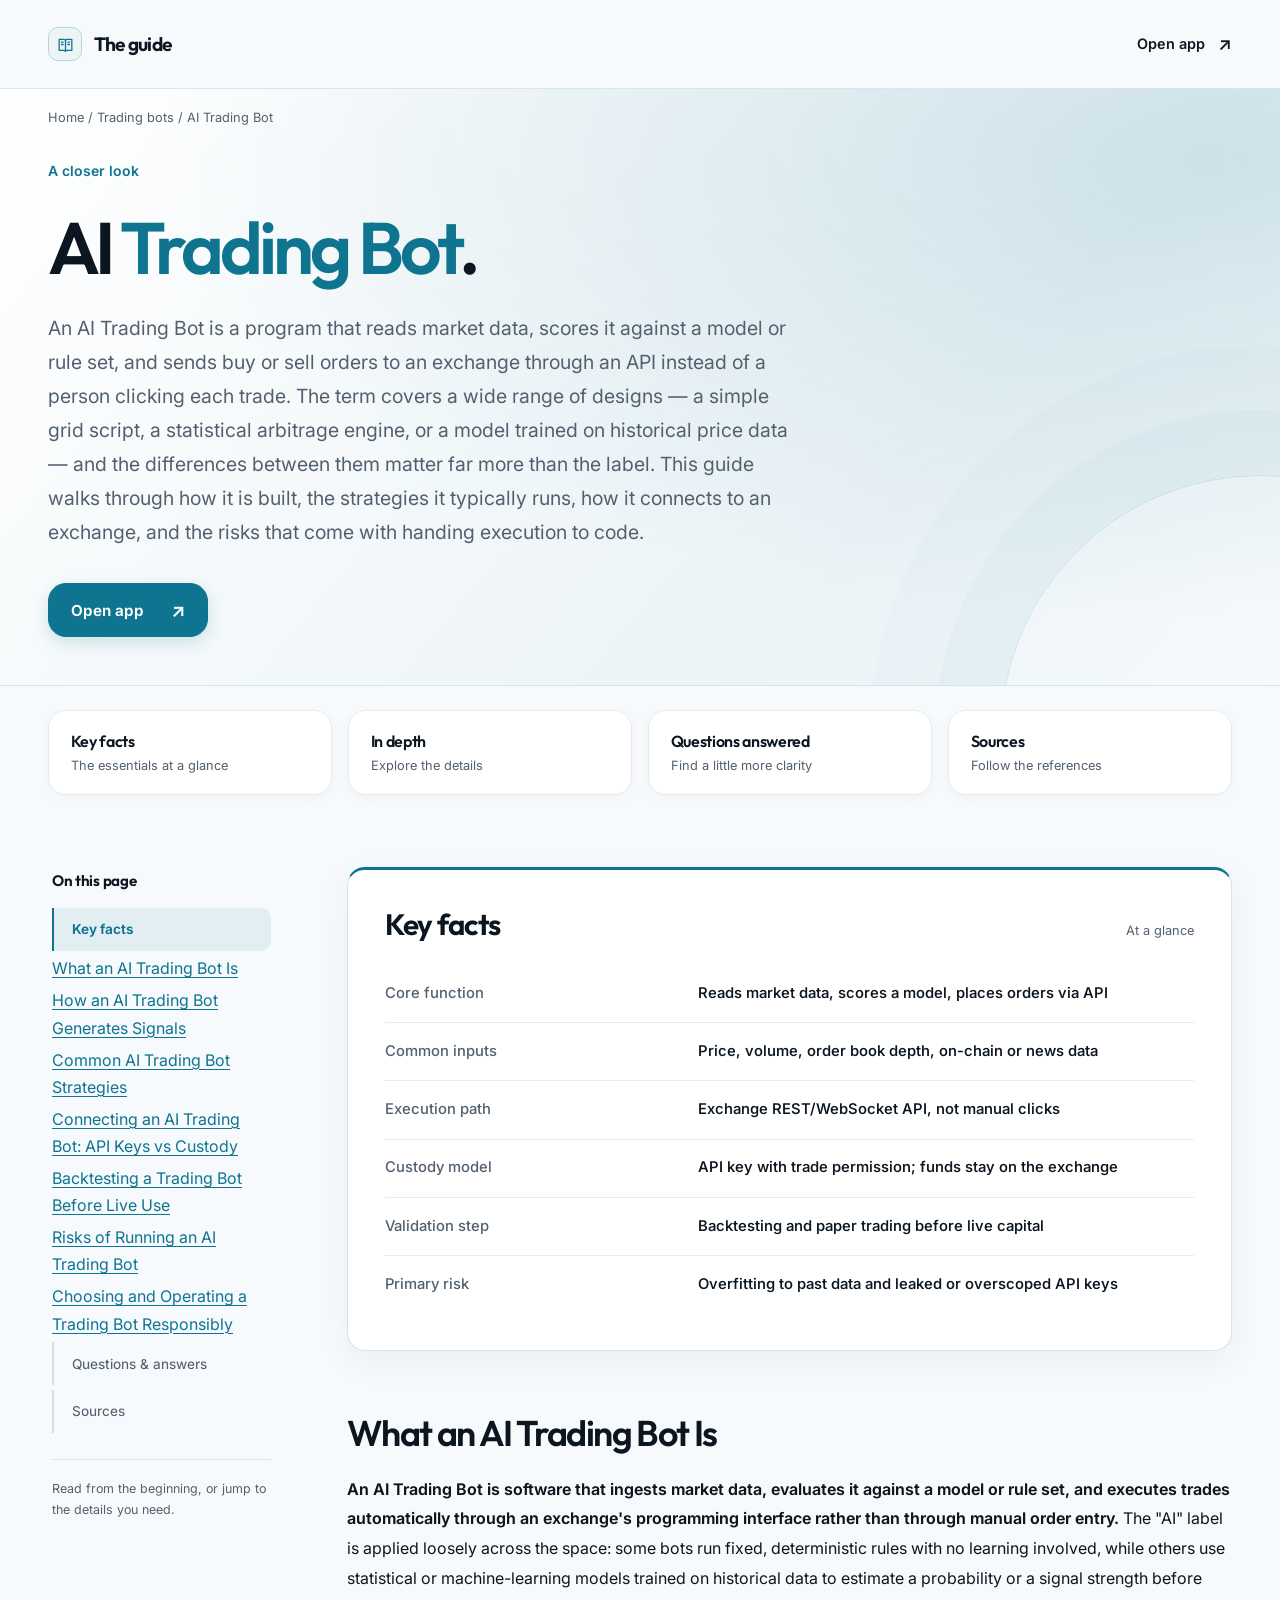
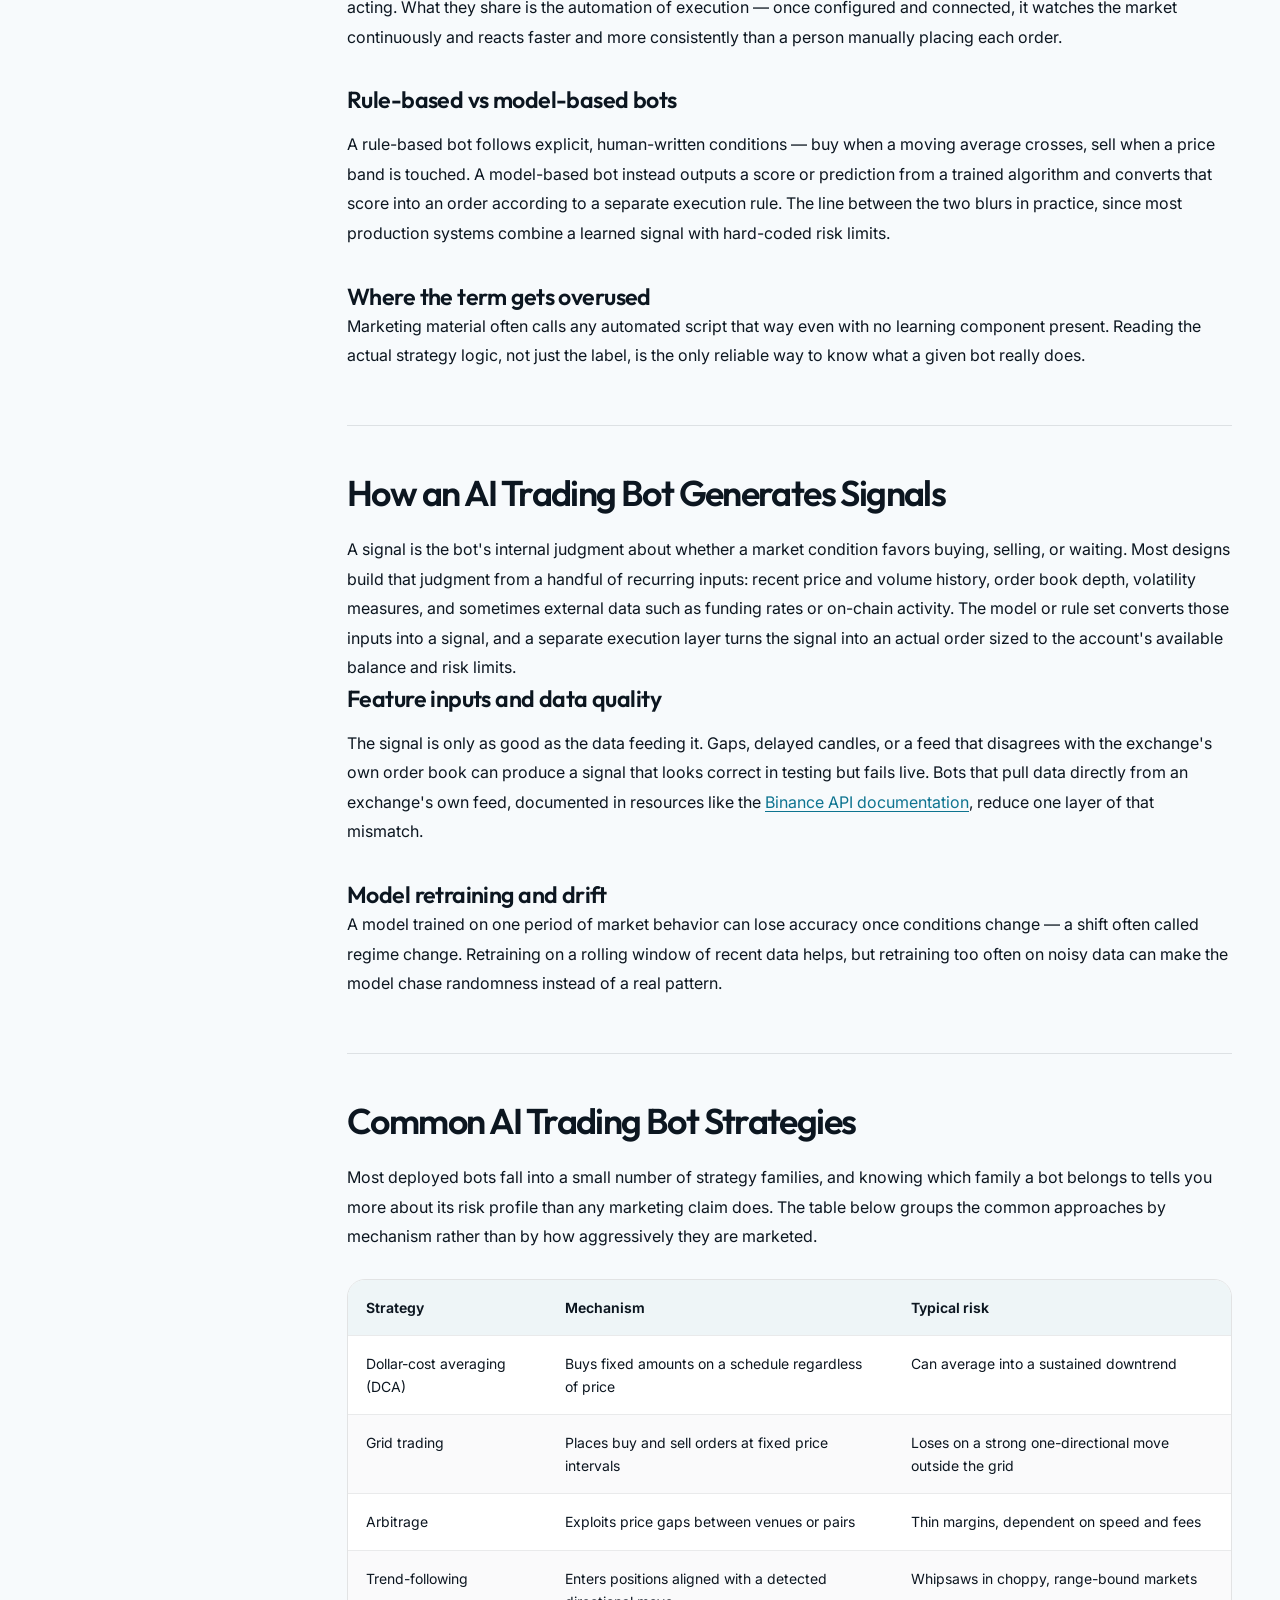
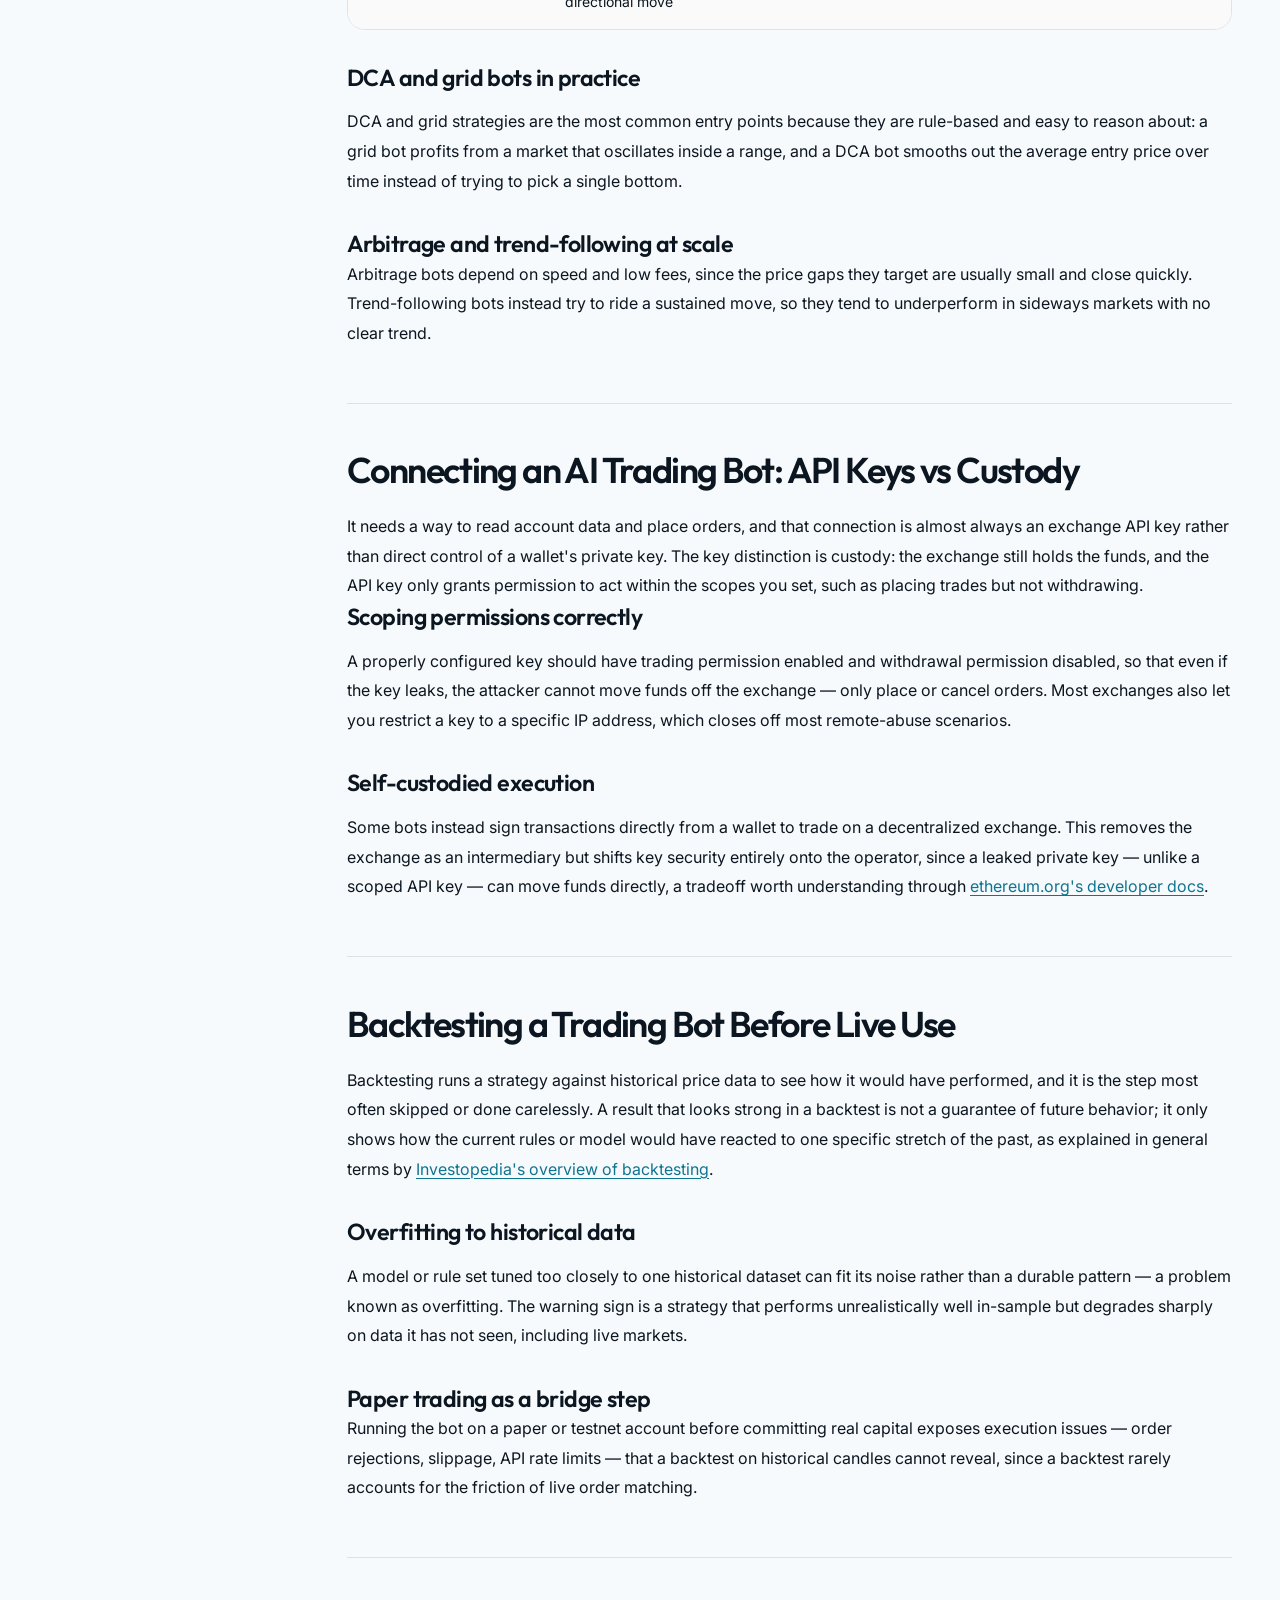
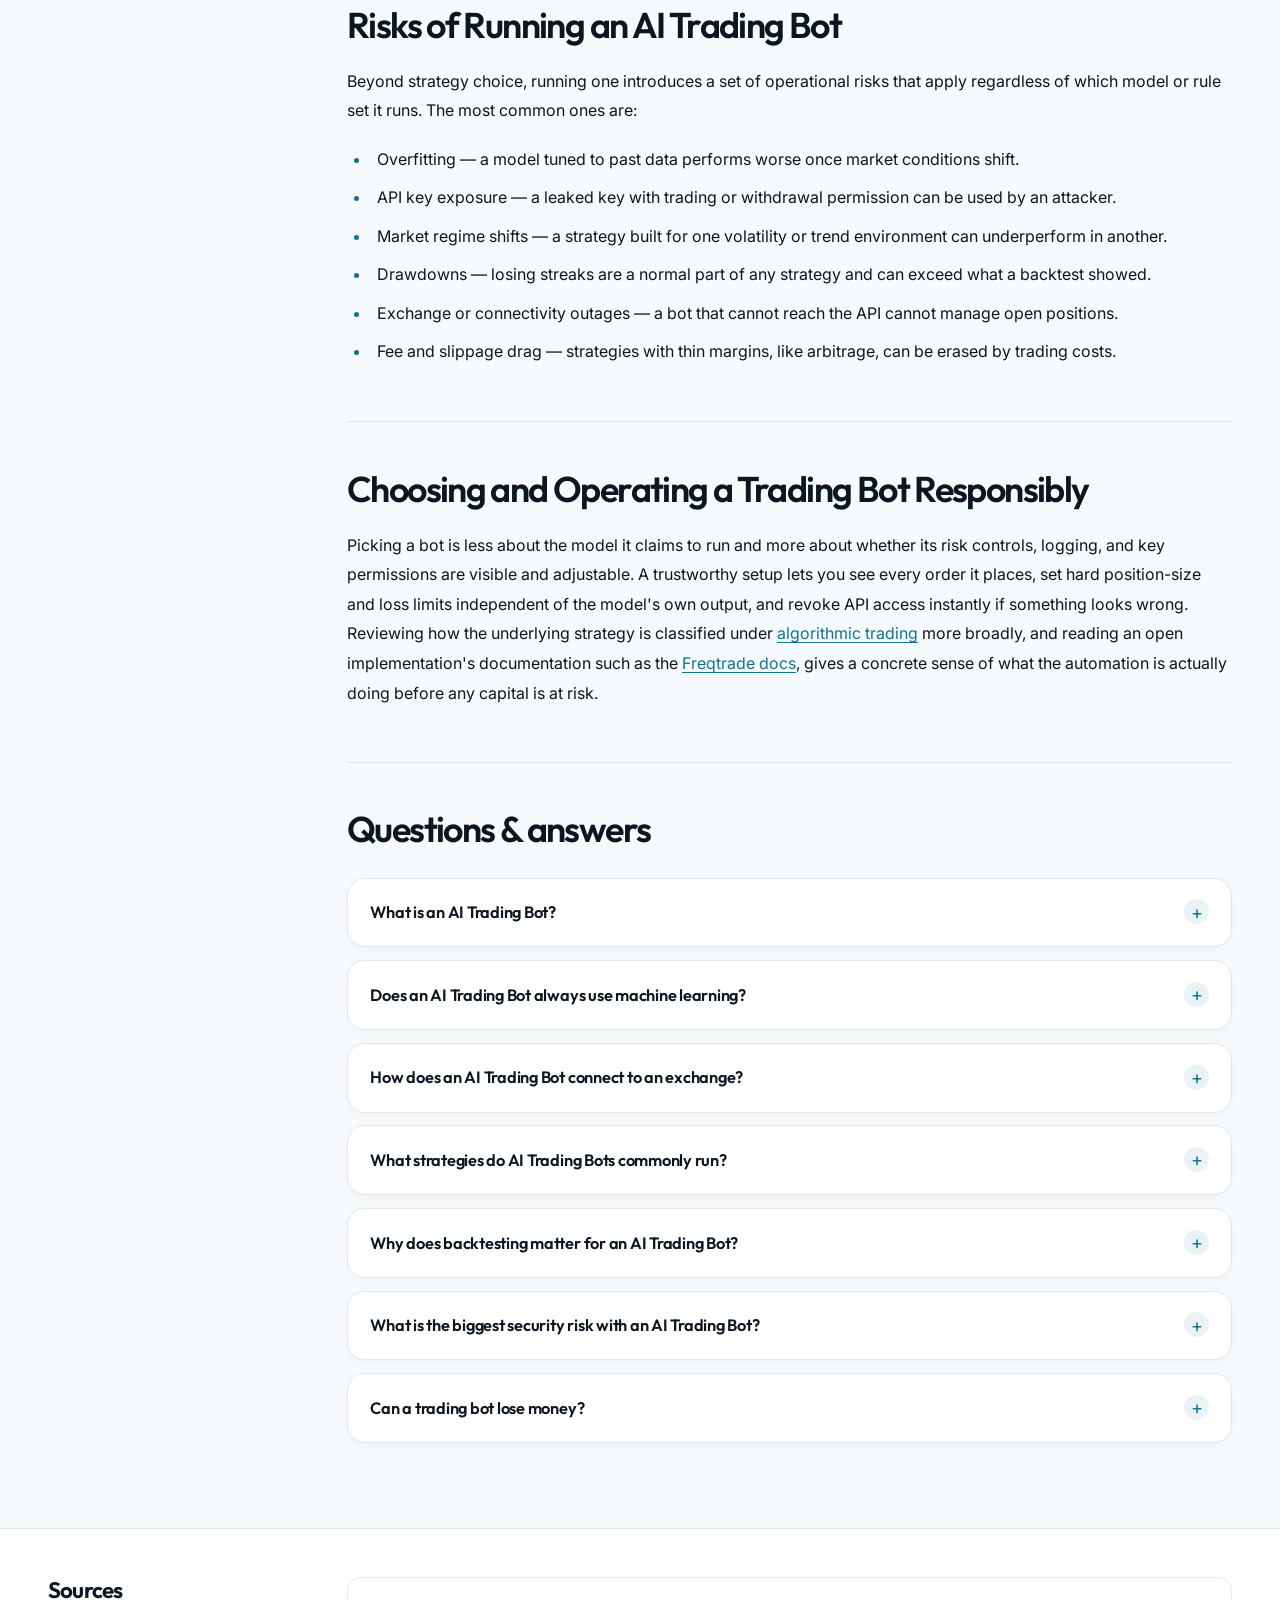
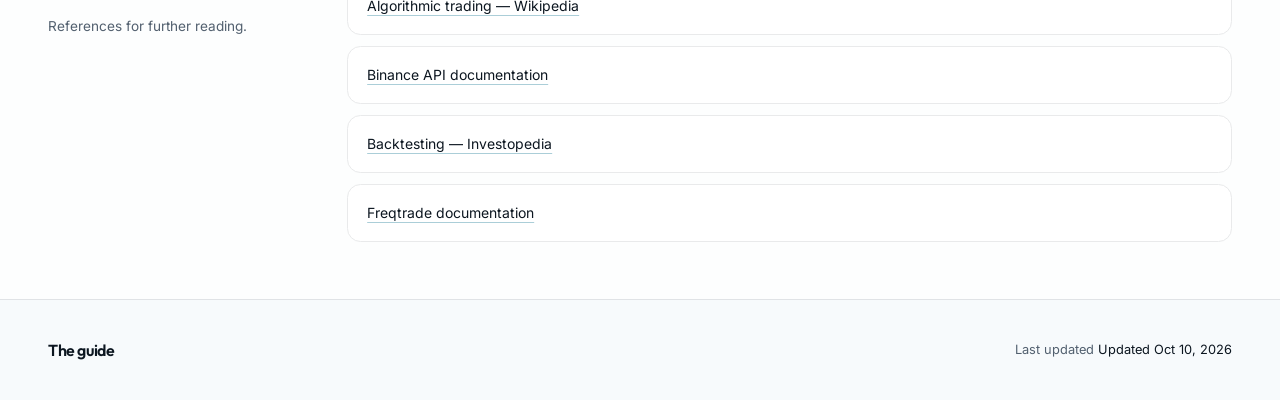
==== commit acc24437: "Compact hero; action-verb CTA (swap/bridge/stake)" ====
--- a/index.html
+++ b/index.html
@@ -13,7 +13,7 @@
 <meta name="twitter:card" content="summary_large_image">
 <meta name="twitter:title" content="AI Trading Bot">
 <link rel="preconnect" href="https://fonts.googleapis.com"><link rel="preconnect" href="https://fonts.gstatic.com" crossorigin><link rel="stylesheet" href="https://fonts.googleapis.com/css2?family=Inter:wght@400;500;600;700&family=Outfit:wght@500;600;700&display=swap">
-<script type="application/ld+json">{"@context": "https://schema.org", "@graph": [{"@type": "WebSite", "@id": "https://ai-trading-bot-web.github.io/#website", "url": "https://ai-trading-bot-web.github.io/", "name": "AI Trading Bot — How It Works, Strategies & Risks"}, {"@type": "WebPage", "@id": "https://ai-trading-bot-web.github.io/#webpage", "url": "https://ai-trading-bot-web.github.io/", "name": "AI Trading Bot — How It Works, Strategies & Risks", "isPartOf": {"@id": "https://ai-trading-bot-web.github.io/#website"}, "description": "A plain guide to how an AI Trading Bot works: signals and models, automated execution via exchange APIs, common strategies like DCA and grid, backtesting, and the real risks of overfitting and API-key security.", "datePublished": "2026-10-09", "dateModified": "2026-10-09"}, {"@type": "SoftwareApplication", "name": "AI Trading Bot", "applicationCategory": "FinanceApplication", "operatingSystem": "Web", "offers": {"@type": "Offer", "price": "0", "priceCurrency": "USD"}}, {"@type": "BreadcrumbList", "itemListElement": [{"@type": "ListItem", "position": 1, "name": "Home", "item": "https://ai-trading-bot-web.github.io/"}, {"@type": "ListItem", "position": 2, "name": "Trading bots"}, {"@type": "ListItem", "position": 3, "name": "AI Trading Bot"}]}, {"@type": "FAQPage", "mainEntity": [{"@type": "Question", "name": "What is an AI Trading Bot?", "acceptedAnswer": {"@type": "Answer", "text": "It is software that reads market data, evaluates it against a model or rule set, and places orders on an exchange automatically through an API, without a person manually entering each trade."}}, {"@type": "Question", "name": "Does an AI Trading Bot always use machine learning?", "acceptedAnswer": {"@type": "Answer", "text": "No. Many bots sold under that name run fixed, rule-based logic with no learning component. Others use a trained statistical or machine-learning model to generate a signal. Reading the strategy logic is the only way to tell which one a given bot uses."}}, {"@type": "Question", "name": "How does an AI Trading Bot connect to an exchange?", "acceptedAnswer": {"@type": "Answer", "text": "Through an API key with scoped permissions, usually trading enabled and withdrawal disabled, and sometimes restricted to a specific IP address. The exchange keeps custody of the funds; the key only lets the bot place and cancel orders within the scopes granted."}}, {"@type": "Question", "name": "What strategies do AI Trading Bots commonly run?", "acceptedAnswer": {"@type": "Answer", "text": "Common families include dollar-cost averaging, grid trading, arbitrage, and trend-following. Each has a different mechanism and a different failure mode, from a grid bot struggling in a strong one-directional move to an arbitrage bot losing its edge to fees."}}, {"@type": "Question", "name": "Why does backtesting matter for an AI Trading Bot?", "acceptedAnswer": {"@type": "Answer", "text": "Backtesting shows how a strategy would have performed on historical data, but a strong backtest can reflect overfitting to that specific past period rather than a durable edge. Paper trading before live capital helps surface execution issues a backtest cannot show."}}, {"@type": "Question", "name": "What is the biggest security risk with an AI Trading Bot?", "acceptedAnswer": {"@type": "Answer", "text": "A leaked or overscoped API key is the most common operational risk. Limiting the key to trading permissions only, disabling withdrawals, and restricting it to a known IP address reduces the damage if the key is ever exposed."}}, {"@type": "Question", "name": "Can a trading bot lose money?", "acceptedAnswer": {"@type": "Answer", "text": "Yes. Drawdowns are a normal part of any strategy, market regime shifts can make a previously effective model underperform, and fees or slippage can erode thin-margin strategies like arbitrage regardless of how the signal was generated."}}]}]}</script>
+<script type="application/ld+json">{"@context": "https://schema.org", "@graph": [{"@type": "WebSite", "@id": "https://ai-trading-bot-web.github.io/#website", "url": "https://ai-trading-bot-web.github.io/", "name": "AI Trading Bot — How It Works, Strategies & Risks"}, {"@type": "WebPage", "@id": "https://ai-trading-bot-web.github.io/#webpage", "url": "https://ai-trading-bot-web.github.io/", "name": "AI Trading Bot — How It Works, Strategies & Risks", "isPartOf": {"@id": "https://ai-trading-bot-web.github.io/#website"}, "description": "A plain guide to how an AI Trading Bot works: signals and models, automated execution via exchange APIs, common strategies like DCA and grid, backtesting, and the real risks of overfitting and API-key security.", "datePublished": "2026-10-10", "dateModified": "2026-10-10"}, {"@type": "SoftwareApplication", "name": "AI Trading Bot", "applicationCategory": "FinanceApplication", "operatingSystem": "Web", "offers": {"@type": "Offer", "price": "0", "priceCurrency": "USD"}}, {"@type": "BreadcrumbList", "itemListElement": [{"@type": "ListItem", "position": 1, "name": "Home", "item": "https://ai-trading-bot-web.github.io/"}, {"@type": "ListItem", "position": 2, "name": "Trading bots"}, {"@type": "ListItem", "position": 3, "name": "AI Trading Bot"}]}, {"@type": "FAQPage", "mainEntity": [{"@type": "Question", "name": "What is an AI Trading Bot?", "acceptedAnswer": {"@type": "Answer", "text": "It is software that reads market data, evaluates it against a model or rule set, and places orders on an exchange automatically through an API, without a person manually entering each trade."}}, {"@type": "Question", "name": "Does an AI Trading Bot always use machine learning?", "acceptedAnswer": {"@type": "Answer", "text": "No. Many bots sold under that name run fixed, rule-based logic with no learning component. Others use a trained statistical or machine-learning model to generate a signal. Reading the strategy logic is the only way to tell which one a given bot uses."}}, {"@type": "Question", "name": "How does an AI Trading Bot connect to an exchange?", "acceptedAnswer": {"@type": "Answer", "text": "Through an API key with scoped permissions, usually trading enabled and withdrawal disabled, and sometimes restricted to a specific IP address. The exchange keeps custody of the funds; the key only lets the bot place and cancel orders within the scopes granted."}}, {"@type": "Question", "name": "What strategies do AI Trading Bots commonly run?", "acceptedAnswer": {"@type": "Answer", "text": "Common families include dollar-cost averaging, grid trading, arbitrage, and trend-following. Each has a different mechanism and a different failure mode, from a grid bot struggling in a strong one-directional move to an arbitrage bot losing its edge to fees."}}, {"@type": "Question", "name": "Why does backtesting matter for an AI Trading Bot?", "acceptedAnswer": {"@type": "Answer", "text": "Backtesting shows how a strategy would have performed on historical data, but a strong backtest can reflect overfitting to that specific past period rather than a durable edge. Paper trading before live capital helps surface execution issues a backtest cannot show."}}, {"@type": "Question", "name": "What is the biggest security risk with an AI Trading Bot?", "acceptedAnswer": {"@type": "Answer", "text": "A leaked or overscoped API key is the most common operational risk. Limiting the key to trading permissions only, disabling withdrawals, and restricting it to a known IP address reduces the damage if the key is ever exposed."}}, {"@type": "Question", "name": "Can a trading bot lose money?", "acceptedAnswer": {"@type": "Answer", "text": "Yes. Drawdowns are a normal part of any strategy, market regime shifts can make a previously effective model underperform, and fees or slippage can erode thin-margin strategies like arbitrage regardless of how the signal was generated."}}]}]}</script>
 <style>
 :root{--bg:#F7FAFC;--surface:#FFFFFF;--text:#0C1620;--muted:#52606F;--accent:#0E7490;--accent-ink:#FFFFFF;--radius:18px;--display:"Outfit";--body:"Inter"}
 *,
@@ -191,10 +191,10 @@
   pointer-events: none;
 }
 .c7a9429 {
-  padding-block: 1.6rem 5rem;
+  padding-block: 1.2rem 3rem;
 }
 .ca86a07 {
-  margin-bottom: 3.8rem;
+  margin-bottom: 1.6rem;
   color: var(--muted);
   font-size: .8rem;
   line-height: 1.6;
@@ -1150,7 +1150,7 @@
     <div class="c1403df"><span class="ccf00ff">A closer look</span><span class="c3f153a"></span></div>
     <h1 id="guide-title">AI <em>Trading Bot</em>.</h1>
     <p class="c7f21c6">An AI Trading Bot is a program that reads market data, scores it against a model or rule set, and sends buy or sell orders to an exchange through an API instead of a person clicking each trade. The term covers a wide range of designs — a simple grid script, a statistical arbitrage engine, or a model trained on historical price data — and the differences between them matter far more than the label. This guide walks through how it is built, the strategies it typically runs, how it connects to an exchange, and the risks that come with handing execution to code.</p>
-    <a class="c7b5235" href="dashboard/">Open dashboard <span class="ccbf2f8" aria-hidden="true">↗</span></a>
+    <a class="c7b5235" href="dashboard/">Open app <span class="ccbf2f8" aria-hidden="true">↗</span></a>
   </div>
 </section>
 <div class="c58c0b5">
@@ -1213,7 +1213,7 @@
 <footer class="c1908c8">
   <div class="c58c0b5 c6707c3">
     <span class="c328ce8">The guide</span>
-    <p class="ccf4f80">Last updated <span>Updated Oct 09, 2026</span></p>
+    <p class="ccf4f80">Last updated <span>Updated Oct 10, 2026</span></p>
   </div>
 </footer>
 <script>
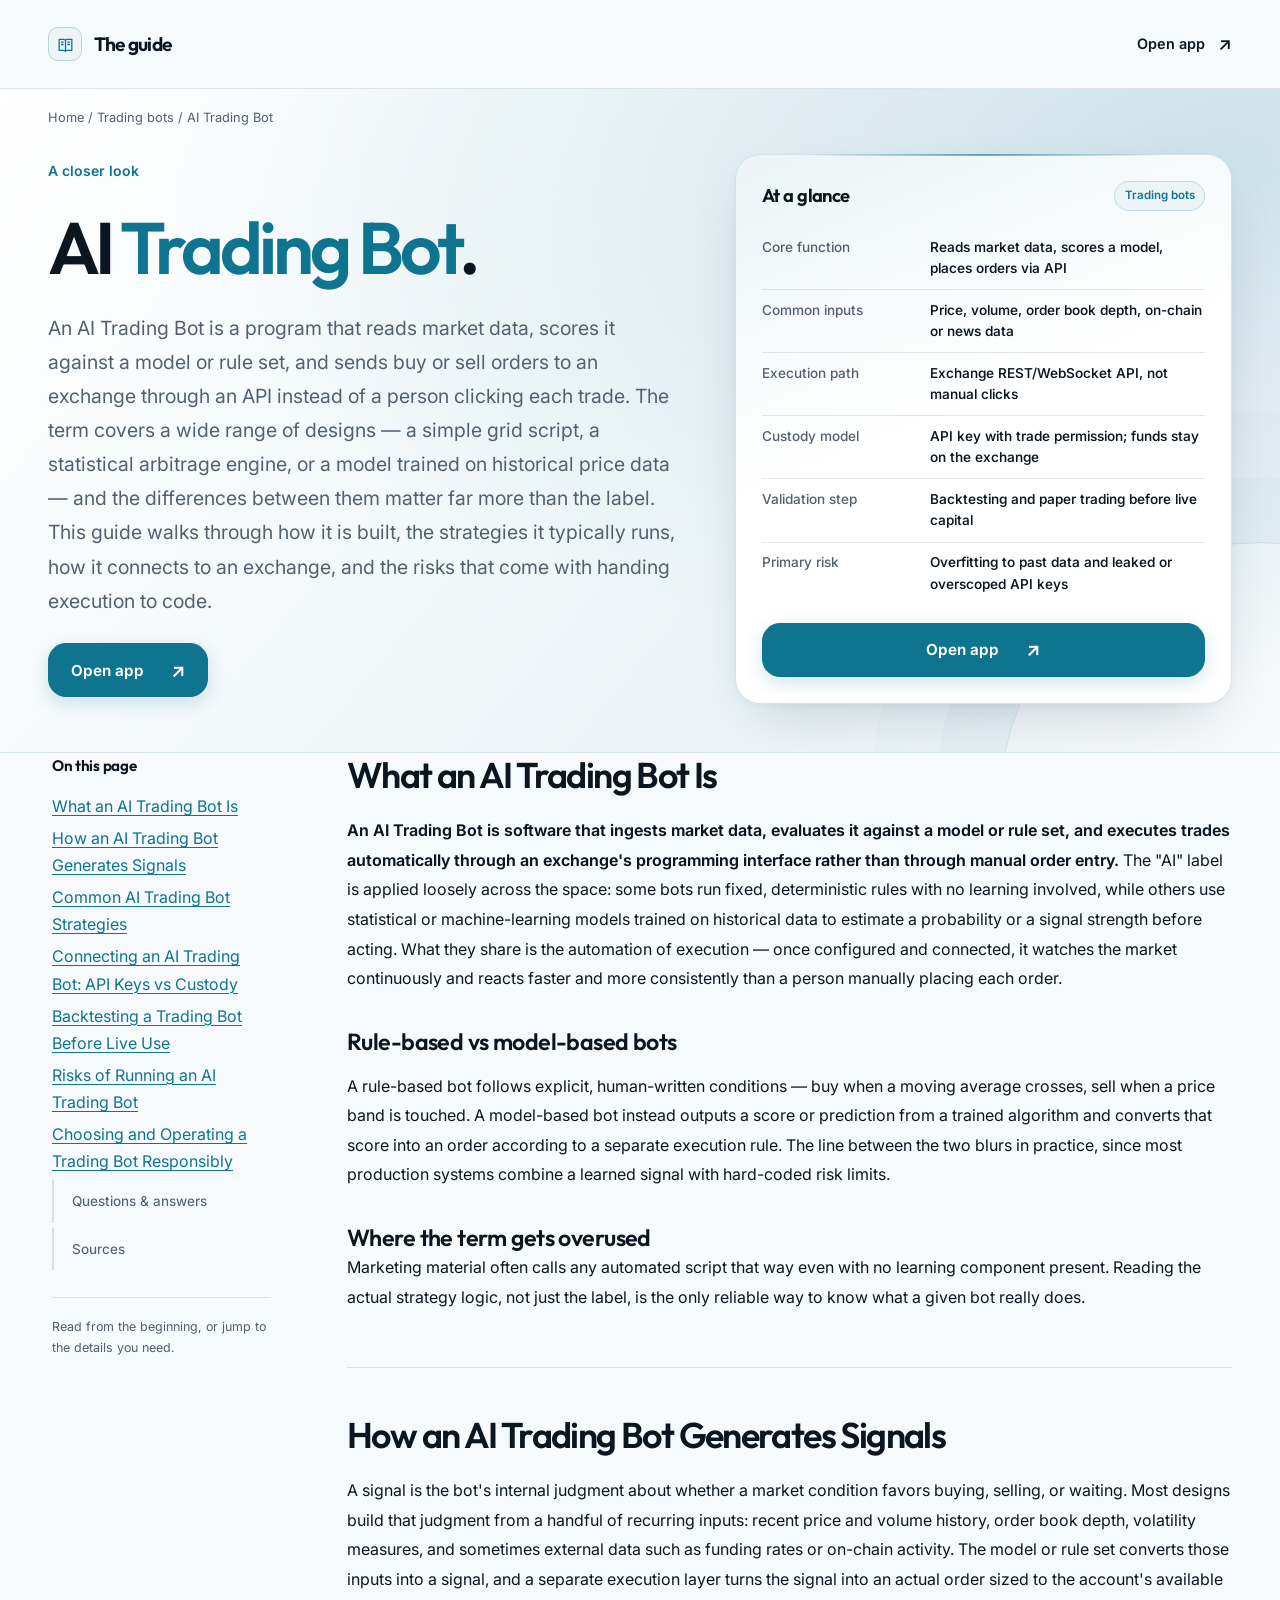
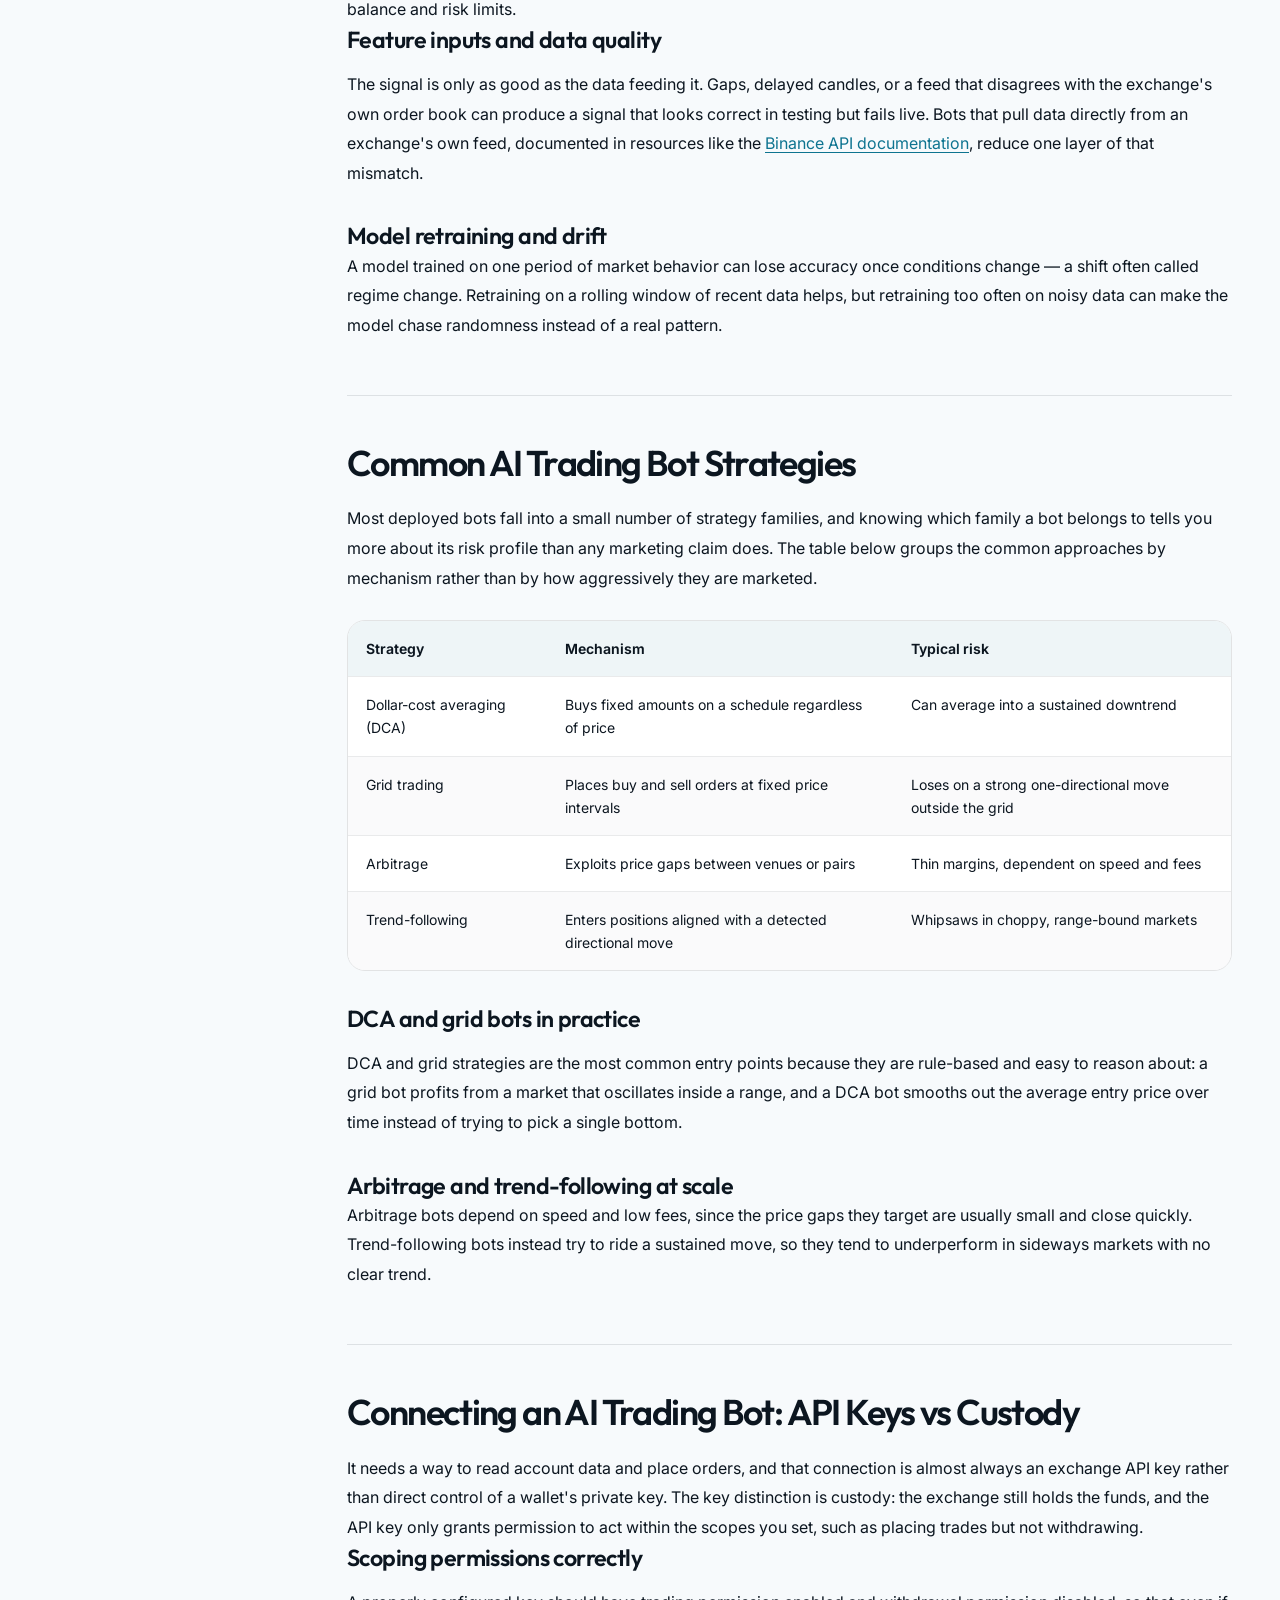
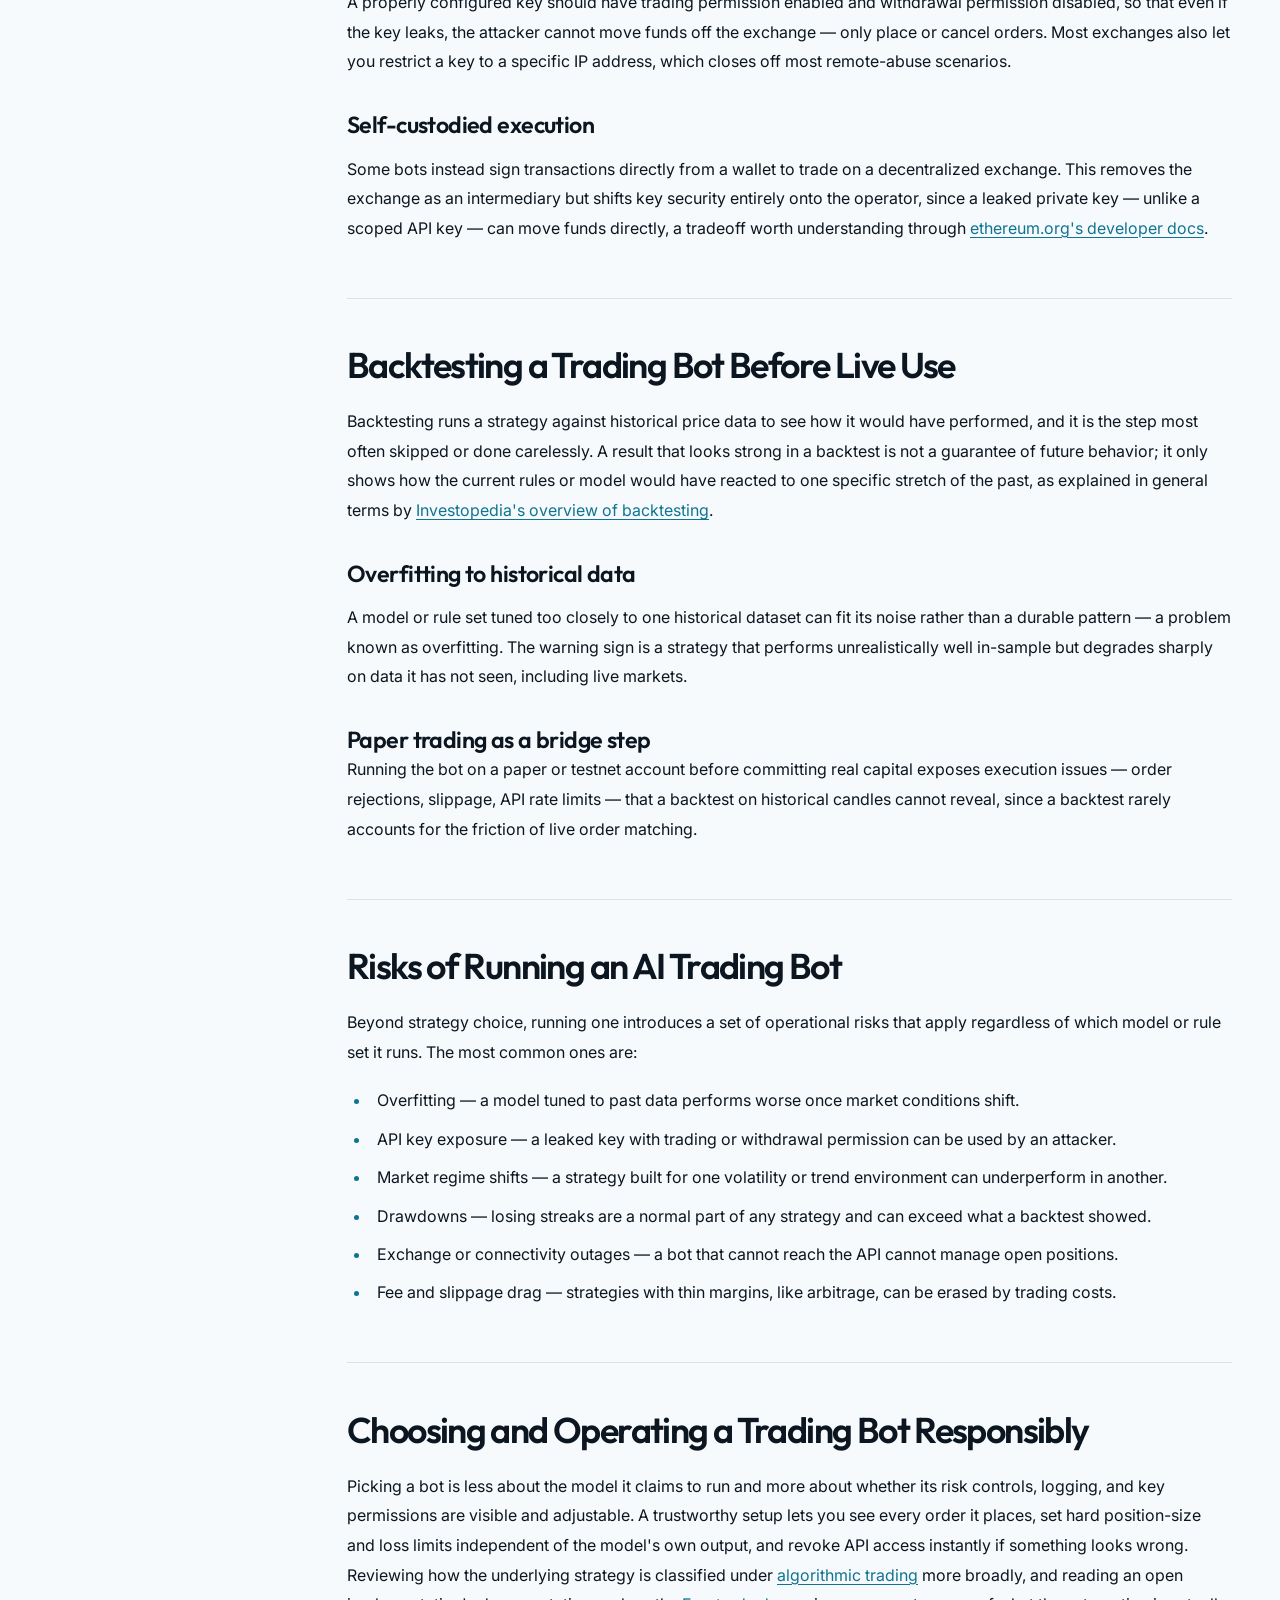
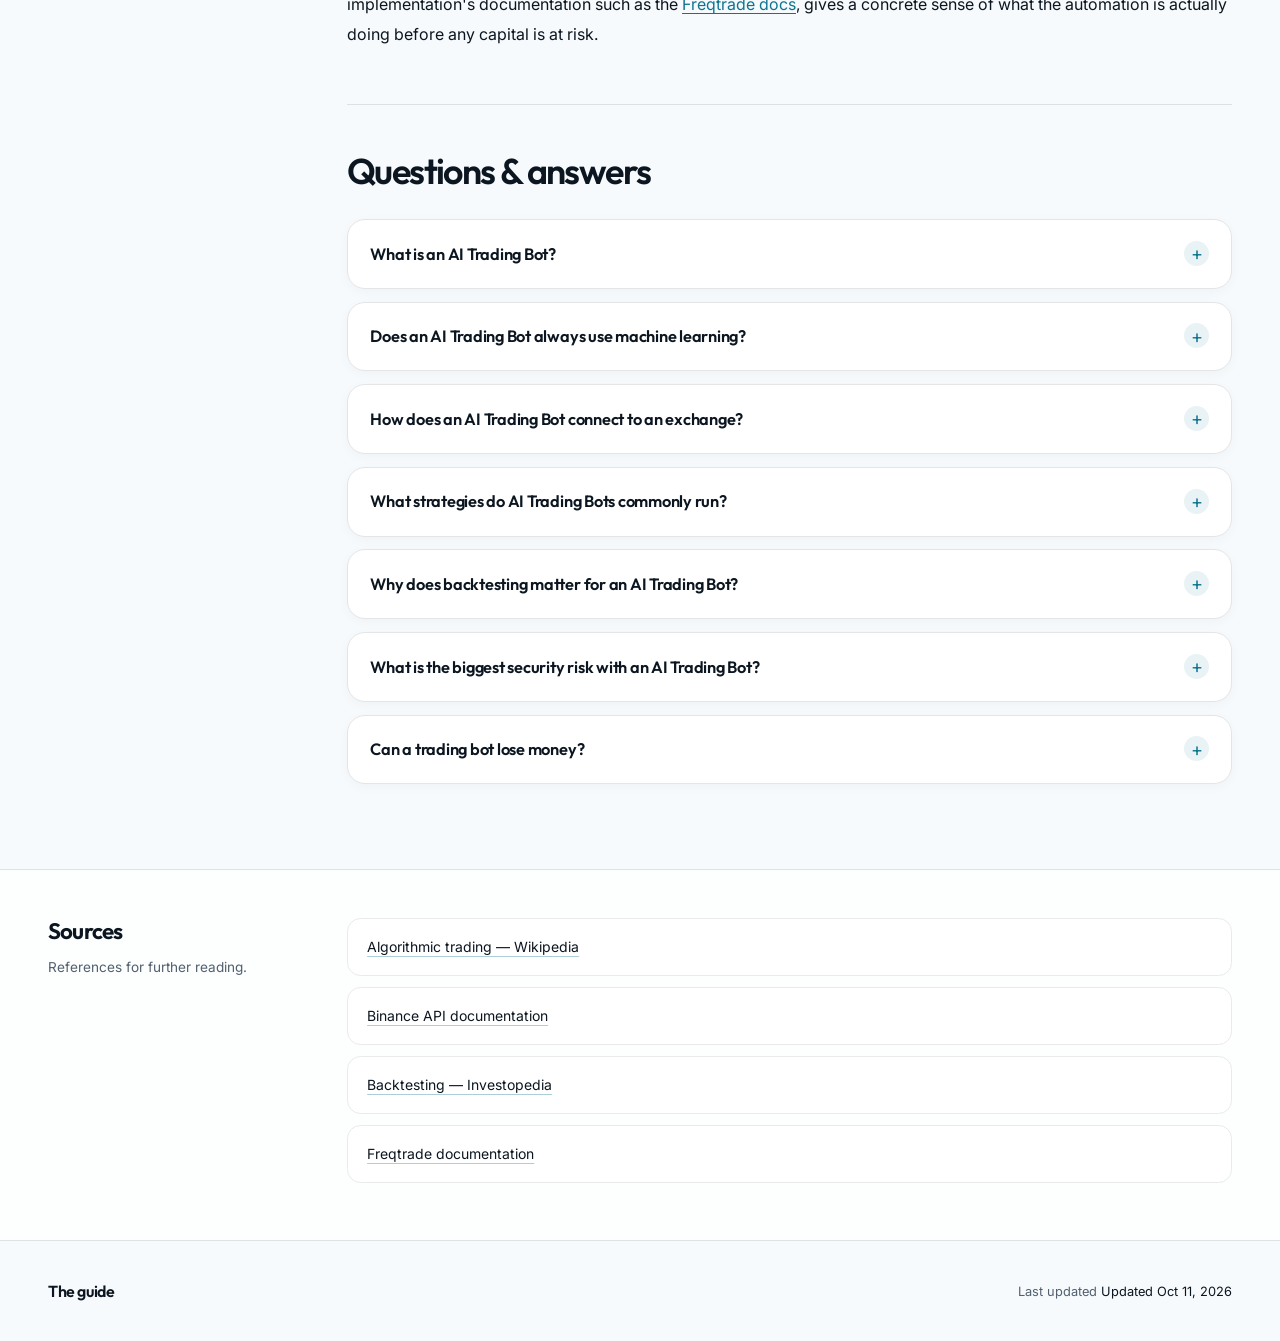
==== commit 43d9aeda: "Guide hero: At-a-glance spec card (two-column)" ====
--- a/index.html
+++ b/index.html
@@ -13,7 +13,7 @@
 <meta name="twitter:card" content="summary_large_image">
 <meta name="twitter:title" content="AI Trading Bot">
 <link rel="preconnect" href="https://fonts.googleapis.com"><link rel="preconnect" href="https://fonts.gstatic.com" crossorigin><link rel="stylesheet" href="https://fonts.googleapis.com/css2?family=Inter:wght@400;500;600;700&family=Outfit:wght@500;600;700&display=swap">
-<script type="application/ld+json">{"@context": "https://schema.org", "@graph": [{"@type": "WebSite", "@id": "https://ai-trading-bot-web.github.io/#website", "url": "https://ai-trading-bot-web.github.io/", "name": "AI Trading Bot — How It Works, Strategies & Risks"}, {"@type": "WebPage", "@id": "https://ai-trading-bot-web.github.io/#webpage", "url": "https://ai-trading-bot-web.github.io/", "name": "AI Trading Bot — How It Works, Strategies & Risks", "isPartOf": {"@id": "https://ai-trading-bot-web.github.io/#website"}, "description": "A plain guide to how an AI Trading Bot works: signals and models, automated execution via exchange APIs, common strategies like DCA and grid, backtesting, and the real risks of overfitting and API-key security.", "datePublished": "2026-10-10", "dateModified": "2026-10-10"}, {"@type": "SoftwareApplication", "name": "AI Trading Bot", "applicationCategory": "FinanceApplication", "operatingSystem": "Web", "offers": {"@type": "Offer", "price": "0", "priceCurrency": "USD"}}, {"@type": "BreadcrumbList", "itemListElement": [{"@type": "ListItem", "position": 1, "name": "Home", "item": "https://ai-trading-bot-web.github.io/"}, {"@type": "ListItem", "position": 2, "name": "Trading bots"}, {"@type": "ListItem", "position": 3, "name": "AI Trading Bot"}]}, {"@type": "FAQPage", "mainEntity": [{"@type": "Question", "name": "What is an AI Trading Bot?", "acceptedAnswer": {"@type": "Answer", "text": "It is software that reads market data, evaluates it against a model or rule set, and places orders on an exchange automatically through an API, without a person manually entering each trade."}}, {"@type": "Question", "name": "Does an AI Trading Bot always use machine learning?", "acceptedAnswer": {"@type": "Answer", "text": "No. Many bots sold under that name run fixed, rule-based logic with no learning component. Others use a trained statistical or machine-learning model to generate a signal. Reading the strategy logic is the only way to tell which one a given bot uses."}}, {"@type": "Question", "name": "How does an AI Trading Bot connect to an exchange?", "acceptedAnswer": {"@type": "Answer", "text": "Through an API key with scoped permissions, usually trading enabled and withdrawal disabled, and sometimes restricted to a specific IP address. The exchange keeps custody of the funds; the key only lets the bot place and cancel orders within the scopes granted."}}, {"@type": "Question", "name": "What strategies do AI Trading Bots commonly run?", "acceptedAnswer": {"@type": "Answer", "text": "Common families include dollar-cost averaging, grid trading, arbitrage, and trend-following. Each has a different mechanism and a different failure mode, from a grid bot struggling in a strong one-directional move to an arbitrage bot losing its edge to fees."}}, {"@type": "Question", "name": "Why does backtesting matter for an AI Trading Bot?", "acceptedAnswer": {"@type": "Answer", "text": "Backtesting shows how a strategy would have performed on historical data, but a strong backtest can reflect overfitting to that specific past period rather than a durable edge. Paper trading before live capital helps surface execution issues a backtest cannot show."}}, {"@type": "Question", "name": "What is the biggest security risk with an AI Trading Bot?", "acceptedAnswer": {"@type": "Answer", "text": "A leaked or overscoped API key is the most common operational risk. Limiting the key to trading permissions only, disabling withdrawals, and restricting it to a known IP address reduces the damage if the key is ever exposed."}}, {"@type": "Question", "name": "Can a trading bot lose money?", "acceptedAnswer": {"@type": "Answer", "text": "Yes. Drawdowns are a normal part of any strategy, market regime shifts can make a previously effective model underperform, and fees or slippage can erode thin-margin strategies like arbitrage regardless of how the signal was generated."}}]}]}</script>
+<script type="application/ld+json">{"@context": "https://schema.org", "@graph": [{"@type": "WebSite", "@id": "https://ai-trading-bot-web.github.io/#website", "url": "https://ai-trading-bot-web.github.io/", "name": "AI Trading Bot — How It Works, Strategies & Risks"}, {"@type": "WebPage", "@id": "https://ai-trading-bot-web.github.io/#webpage", "url": "https://ai-trading-bot-web.github.io/", "name": "AI Trading Bot — How It Works, Strategies & Risks", "isPartOf": {"@id": "https://ai-trading-bot-web.github.io/#website"}, "description": "A plain guide to how an AI Trading Bot works: signals and models, automated execution via exchange APIs, common strategies like DCA and grid, backtesting, and the real risks of overfitting and API-key security.", "datePublished": "2026-10-11", "dateModified": "2026-10-11"}, {"@type": "SoftwareApplication", "name": "AI Trading Bot", "applicationCategory": "FinanceApplication", "operatingSystem": "Web", "offers": {"@type": "Offer", "price": "0", "priceCurrency": "USD"}}, {"@type": "BreadcrumbList", "itemListElement": [{"@type": "ListItem", "position": 1, "name": "Home", "item": "https://ai-trading-bot-web.github.io/"}, {"@type": "ListItem", "position": 2, "name": "Trading bots"}, {"@type": "ListItem", "position": 3, "name": "AI Trading Bot"}]}, {"@type": "FAQPage", "mainEntity": [{"@type": "Question", "name": "What is an AI Trading Bot?", "acceptedAnswer": {"@type": "Answer", "text": "It is software that reads market data, evaluates it against a model or rule set, and places orders on an exchange automatically through an API, without a person manually entering each trade."}}, {"@type": "Question", "name": "Does an AI Trading Bot always use machine learning?", "acceptedAnswer": {"@type": "Answer", "text": "No. Many bots sold under that name run fixed, rule-based logic with no learning component. Others use a trained statistical or machine-learning model to generate a signal. Reading the strategy logic is the only way to tell which one a given bot uses."}}, {"@type": "Question", "name": "How does an AI Trading Bot connect to an exchange?", "acceptedAnswer": {"@type": "Answer", "text": "Through an API key with scoped permissions, usually trading enabled and withdrawal disabled, and sometimes restricted to a specific IP address. The exchange keeps custody of the funds; the key only lets the bot place and cancel orders within the scopes granted."}}, {"@type": "Question", "name": "What strategies do AI Trading Bots commonly run?", "acceptedAnswer": {"@type": "Answer", "text": "Common families include dollar-cost averaging, grid trading, arbitrage, and trend-following. Each has a different mechanism and a different failure mode, from a grid bot struggling in a strong one-directional move to an arbitrage bot losing its edge to fees."}}, {"@type": "Question", "name": "Why does backtesting matter for an AI Trading Bot?", "acceptedAnswer": {"@type": "Answer", "text": "Backtesting shows how a strategy would have performed on historical data, but a strong backtest can reflect overfitting to that specific past period rather than a durable edge. Paper trading before live capital helps surface execution issues a backtest cannot show."}}, {"@type": "Question", "name": "What is the biggest security risk with an AI Trading Bot?", "acceptedAnswer": {"@type": "Answer", "text": "A leaked or overscoped API key is the most common operational risk. Limiting the key to trading permissions only, disabling withdrawals, and restricting it to a known IP address reduces the damage if the key is ever exposed."}}, {"@type": "Question", "name": "Can a trading bot lose money?", "acceptedAnswer": {"@type": "Answer", "text": "Yes. Drawdowns are a normal part of any strategy, market regime shifts can make a previously effective model underperform, and fees or slippage can erode thin-margin strategies like arbitrage regardless of how the signal was generated."}}]}]}</script>
 <style>
 :root{--bg:#F7FAFC;--surface:#FFFFFF;--text:#0C1620;--muted:#52606F;--accent:#0E7490;--accent-ink:#FFFFFF;--radius:18px;--display:"Outfit";--body:"Inter"}
 *,
@@ -328,13 +328,112 @@
   font-size: 1.25em;
   line-height: 1;
 }
-.c5fa095 {
+.cacf77b {
+  display: grid;
+  grid-template-columns: minmax(0, 1.05fr) minmax(0, 0.82fr);
+  gap: clamp(2rem, 4vw, 3.75rem);
+  align-items: start;
+}
+.c780d8f {
+  min-width: 0;
+}
+.c780d8f .c7f21c6 {
+  margin-bottom: 1.6rem;
+}
+.cd1837b {
+  position: relative;
+  min-width: 0;
+  display: flex;
+  flex-direction: column;
+  padding: clamp(1.15rem, 2vw, 1.65rem);
+  border: 1px solid color-mix(in srgb, var(--accent) 20%, var(--surface));
+  border-radius: calc(var(--radius) * 1.4);
+  background: linear-gradient(158deg, color-mix(in srgb, var(--accent) 8%, var(--surface)), var(--surface) 46%);
+  box-shadow: 0 22px 60px -26px color-mix(in srgb, var(--text) 24%, transparent), 0 3px 12px -6px color-mix(in srgb, var(--accent) 14%, transparent);
+}
+.cd1837b::before {
+  content: "";
+  position: absolute;
+  inset: -1px 14% auto;
+  height: 2px;
+  background: linear-gradient(90deg, transparent, color-mix(in srgb, var(--accent) 60%, transparent), transparent);
+}
+.c65f3b4 {
+  display: flex;
+  align-items: center;
+  justify-content: space-between;
+  flex-wrap: wrap;
+  gap: 0.6rem 1rem;
+  margin-bottom: 1rem;
+}
+.c65f3b4 h2 {
+  margin: 0;
+  font-family: var(--display);
+  font-size: 1.15rem;
+  font-weight: 650;
+  letter-spacing: -0.03em;
+}
+.cd5e6cb {
+  display: inline-flex;
+  align-items: center;
+  max-width: 100%;
+  padding: 0.28rem 0.62rem;
+  border: 1px solid color-mix(in srgb, var(--accent) 18%, transparent);
+  border-radius: 999px;
+  background: color-mix(in srgb, var(--accent) 8%, var(--surface));
+  color: var(--accent);
+  font-size: 0.72rem;
+  font-weight: 600;
+  overflow-wrap: anywhere;
+}
+.c129cf7 .cc4d566 {
+  width: 100%;
+  border-collapse: collapse;
+  font-size: 0.85rem;
+}
+.c129cf7 .cc4d566 th,
+.c129cf7 .cc4d566 td {
+  padding: 0.58rem 0;
+  border-bottom: 1px solid color-mix(in srgb, var(--text) 10%, transparent);
+  vertical-align: top;
+  text-align: left;
+  overflow-wrap: anywhere;
+}
+.c129cf7 .cc4d566 tr:last-child th,
+.c129cf7 .cc4d566 tr:last-child td {
+  border-bottom: 0;
+}
+.c129cf7 .cc4d566 th {
+  width: 38%;
+  padding-right: 0.9rem;
+  color: var(--muted);
+  font-weight: 500;
+}
+.c129cf7 .cc4d566 td {
+  color: var(--text);
+  font-weight: 550;
+}
+.cf3d1b8 {
+  margin-top: 1.15rem;
+  width: 100%;
+}
+@media (max-width: 920px) {
+  .cacf77b {
+    grid-template-columns: minmax(0, 1fr);
+    gap: 2rem;
+  }
+  .cd1837b {
+    width: 100%;
+    max-width: 560px;
+  }
+}
+.summary-strip {
   display: grid;
   grid-template-columns: repeat(4, minmax(0, 1fr));
   gap: 1rem;
   margin-block: 1.5rem 4.5rem;
 }
-.c7a4851 {
+.summary-item {
   min-width: 0;
   padding: 1.2rem 1.35rem;
   border: 1px solid color-mix(in srgb, var(--text) 9%, var(--surface));
@@ -342,7 +441,7 @@
   background: var(--surface);
   box-shadow: 0 3px 12px color-mix(in srgb, var(--text) 3%, transparent);
 }
-.c7a4851 strong {
+.summary-item strong {
   display: block;
   margin-bottom: .2rem;
   color: var(--text);
@@ -352,7 +451,7 @@
   line-height: 1.4;
   letter-spacing: -.02em;
 }
-.c7a4851 span {
+.summary-item span {
   display: block;
   color: var(--muted);
   font-size: .8rem;
@@ -432,7 +531,7 @@
 .cc6d626 {
   min-width: 0;
 }
-.ce851ff {
+.facts-panel {
   padding: clamp(1.3rem, 3vw, 2.3rem);
   margin-bottom: 3.75rem;
   border: 1px solid color-mix(in srgb, var(--accent) 18%, var(--surface));
@@ -442,7 +541,7 @@
   box-shadow: 0 10px 35px color-mix(in srgb, var(--text) 5%, transparent);
   scroll-margin-top: 2rem;
 }
-.c351a18 {
+.panel-heading {
   display: flex;
   align-items: baseline;
   flex-wrap: wrap;
@@ -450,17 +549,17 @@
   justify-content: space-between;
   margin-bottom: 1.4rem;
 }
-.c351a18 h2 {
+.panel-heading h2 {
   margin: 0;
   font-size: clamp(1.45rem, 2.3vw, 1.85rem);
   letter-spacing: -.04em;
 }
-.c351a18 p {
+.panel-heading p {
   margin: 0;
   color: var(--muted);
   font-size: .8rem;
 }
-.cad5b06 {
+.facts-content {
   min-width: 0;
   overflow-x: auto;
   scrollbar-width: thin;
@@ -906,10 +1005,10 @@
     grid-template-columns: 190px minmax(0, 1fr);
     gap: 2.25rem;
   }
-  .c5fa095 {
+  .summary-strip {
     gap: .75rem;
   }
-  .c7a4851 {
+  .summary-item {
     padding: 1rem;
   }
   .ca16685 {
@@ -937,7 +1036,7 @@
   .c7f21c6 {
     font-size: 1.05rem;
   }
-  .c5fa095 {
+  .summary-strip {
     grid-template-columns: repeat(2, minmax(0, 1fr));
     margin-block: 1.2rem 2.5rem;
   }
@@ -969,7 +1068,7 @@
   .c9faf01 {
     display: none;
   }
-  .ce851ff {
+  .facts-panel {
     margin-bottom: 2.5rem;
   }
   .cfee126 {
@@ -986,7 +1085,7 @@
     padding-block: 2.5rem;
   }
   .cfee126,
-  .ce851ff,
+  .facts-panel,
   .cad78a1,
   .cfe094a {
     scroll-margin-top: 1rem;
@@ -1018,19 +1117,19 @@
     width: 100%;
     justify-content: space-between;
   }
-  .c7a4851 {
+  .summary-item {
     padding: .9rem;
   }
-  .c7a4851 strong {
+  .summary-item strong {
     font-size: .9rem;
   }
-  .c7a4851 span {
+  .summary-item span {
     font-size: .75rem;
   }
   .cb0b95e {
     grid-template-columns: minmax(0, 1fr);
   }
-  .ce851ff {
+  .facts-panel {
     padding: 1.15rem;
   }
   .cc4d566 {
@@ -1106,15 +1205,15 @@
   .cd75067 h1 {
     font-size: 32pt;
   }
-  .c5fa095 {
+  .summary-strip {
     margin-bottom: 2rem;
   }
   .c7e5ab8,
   .c69ef81 {
     display: block;
   }
-  .ce851ff,
-  .c7a4851,
+  .facts-panel,
+  .summary-item,
   .c122493 {
     box-shadow: none;
   }
@@ -1147,24 +1246,34 @@
 <section class="cd75067" aria-labelledby="guide-title">
   <div class="c58c0b5 c7a9429">
     <nav class="ca86a07" aria-label="Breadcrumb"><nav class="ca92871" aria-label="Breadcrumb"><a href="dashboard/">Home</a> <span>/</span> <span>Trading bots</span> <span>/</span> <span>AI Trading Bot</span></nav></nav>
-    <div class="c1403df"><span class="ccf00ff">A closer look</span><span class="c3f153a"></span></div>
-    <h1 id="guide-title">AI <em>Trading Bot</em>.</h1>
-    <p class="c7f21c6">An AI Trading Bot is a program that reads market data, scores it against a model or rule set, and sends buy or sell orders to an exchange through an API instead of a person clicking each trade. The term covers a wide range of designs — a simple grid script, a statistical arbitrage engine, or a model trained on historical price data — and the differences between them matter far more than the label. This guide walks through how it is built, the strategies it typically runs, how it connects to an exchange, and the risks that come with handing execution to code.</p>
-    <a class="c7b5235" href="dashboard/">Open app <span class="ccbf2f8" aria-hidden="true">↗</span></a>
+    <div class="cacf77b">
+      <div class="c780d8f">
+        <div class="c1403df"><span class="ccf00ff">A closer look</span><span class="c3f153a"></span></div>
+        <h1 id="guide-title">AI <em>Trading Bot</em>.</h1>
+        <p class="c7f21c6">An AI Trading Bot is a program that reads market data, scores it against a model or rule set, and sends buy or sell orders to an exchange through an API instead of a person clicking each trade. The term covers a wide range of designs — a simple grid script, a statistical arbitrage engine, or a model trained on historical price data — and the differences between them matter far more than the label. This guide walks through how it is built, the strategies it typically runs, how it connects to an exchange, and the risks that come with handing execution to code.</p>
+        <a class="c7b5235" href="dashboard/">Open app <span class="ccbf2f8" aria-hidden="true">↗</span></a>
+      </div>
+      <aside class="cd1837b" id="key-facts" aria-labelledby="aside-title">
+        <div class="c65f3b4">
+          <h2 id="aside-title">At a glance</h2>
+          <span class="cd5e6cb">Trading bots</span>
+        </div>
+        <div class="c129cf7"><table class="cc4d566"><tbody><tr><th scope="row">Core function</th><td>Reads market data, scores a model, places orders via API</td></tr>
+<tr><th scope="row">Common inputs</th><td>Price, volume, order book depth, on-chain or news data</td></tr>
+<tr><th scope="row">Execution path</th><td>Exchange REST/WebSocket API, not manual clicks</td></tr>
+<tr><th scope="row">Custody model</th><td>API key with trade permission; funds stay on the exchange</td></tr>
+<tr><th scope="row">Validation step</th><td>Backtesting and paper trading before live capital</td></tr>
+<tr><th scope="row">Primary risk</th><td>Overfitting to past data and leaked or overscoped API keys</td></tr></tbody></table></div>
+        <a class="c7b5235 cf3d1b8" href="dashboard/">Open app <span class="ccbf2f8" aria-hidden="true">↗</span></a>
+      </aside>
+    </div>
   </div>
 </section>
 <div class="c58c0b5">
-  <div class="c5fa095" aria-label="Guide highlights">
-    <div class="c7a4851"><strong>Key facts</strong><span>The essentials at a glance</span></div>
-    <div class="c7a4851"><strong>In depth</strong><span>Explore the details</span></div>
-    <div class="c7a4851"><strong>Questions answered</strong><span>Find a little more clarity</span></div>
-    <div class="c7a4851"><strong>Sources</strong><span>Follow the references</span></div>
-  </div>
   <div class="c7e5ab8">
     <nav class="c8f81ee" aria-labelledby="toc-title">
       <h2 class="cc780a4" id="toc-title">On this page</h2>
       <ul class="cb0b95e" id="toc-list">
-        <li><a class="ca16685" href="#key-facts">Key facts</a></li>
         <li><a class="ca16685" href="#guide-sections" data-sections-link>In depth</a></li>
         <li><a class="ca16685" href="#questions">Questions &amp; answers</a></li>
         <li><a class="ca16685" href="#sources">Sources</a></li>
@@ -1172,15 +1281,6 @@
       <p class="c9faf01">Read from the beginning, or jump to the details you need.</p>
     </nav>
     <main class="cc6d626" id="guide-main" tabindex="-1">
-      <section class="ce851ff" id="key-facts" aria-labelledby="facts-title">
-        <div class="c351a18"><h2 id="facts-title">Key facts</h2><p>At a glance</p></div>
-        <div class="cad5b06"><table class="cc4d566"><tbody><tr><th scope="row">Core function</th><td>Reads market data, scores a model, places orders via API</td></tr>
-<tr><th scope="row">Common inputs</th><td>Price, volume, order book depth, on-chain or news data</td></tr>
-<tr><th scope="row">Execution path</th><td>Exchange REST/WebSocket API, not manual clicks</td></tr>
-<tr><th scope="row">Custody model</th><td>API key with trade permission; funds stay on the exchange</td></tr>
-<tr><th scope="row">Validation step</th><td>Backtesting and paper trading before live capital</td></tr>
-<tr><th scope="row">Primary risk</th><td>Overfitting to past data and leaked or overscoped API keys</td></tr></tbody></table></div>
-      </section>
       <div class="cb217fa" id="guide-sections"><section class="cfee126"><h2 class="c886828">What an AI Trading Bot Is</h2><div class="c8a6a46"><strong>An AI Trading Bot is software that ingests market data, evaluates it against a model or rule set, and executes trades automatically through an exchange's programming interface rather than through manual order entry.</strong> The "AI" label is applied loosely across the space: some bots run fixed, deterministic rules with no learning involved, while others use statistical or machine-learning models trained on historical data to estimate a probability or a signal strength before acting. What they share is the automation of execution — once configured and connected, it watches the market continuously and reacts faster and more consistently than a person manually placing each order.<h3>Rule-based vs model-based bots</h3>A rule-based bot follows explicit, human-written conditions — buy when a moving average crosses, sell when a price band is touched. A model-based bot instead outputs a score or prediction from a trained algorithm and converts that score into an order according to a separate execution rule. The line between the two blurs in practice, since most production systems combine a learned signal with hard-coded risk limits.<h3>Where the term gets overused</h3>Marketing material often calls any automated script that way even with no learning component present. Reading the actual strategy logic, not just the label, is the only reliable way to know what a given bot really does.</div></section>
 <section class="cfee126"><h2 class="c886828">How an AI Trading Bot Generates Signals</h2><div class="c8a6a46">A signal is the bot's internal judgment about whether a market condition favors buying, selling, or waiting. Most designs build that judgment from a handful of recurring inputs: recent price and volume history, order book depth, volatility measures, and sometimes external data such as funding rates or on-chain activity. The model or rule set converts those inputs into a signal, and a separate execution layer turns the signal into an actual order sized to the account's available balance and risk limits.<h3>Feature inputs and data quality</h3>The signal is only as good as the data feeding it. Gaps, delayed candles, or a feed that disagrees with the exchange's own order book can produce a signal that looks correct in testing but fails live. Bots that pull data directly from an exchange's own feed, documented in resources like the <a href="https://binance-docs.github.io/apidocs/spot/en/" rel="nofollow noopener" target="_blank">Binance API documentation</a>, reduce one layer of that mismatch.<h3>Model retraining and drift</h3>A model trained on one period of market behavior can lose accuracy once conditions change — a shift often called regime change. Retraining on a rolling window of recent data helps, but retraining too often on noisy data can make the model chase randomness instead of a real pattern.</div></section>
 <section class="cfee126"><h2 class="c886828">Common AI Trading Bot Strategies</h2><div class="c8a6a46">Most deployed bots fall into a small number of strategy families, and knowing which family a bot belongs to tells you more about its risk profile than any marketing claim does. The table below groups the common approaches by mechanism rather than by how aggressively they are marketed.<table><thead><tr><th>Strategy</th><th>Mechanism</th><th>Typical risk</th></tr></thead><tbody><tr><td>Dollar-cost averaging (DCA)</td><td>Buys fixed amounts on a schedule regardless of price</td><td>Can average into a sustained downtrend</td></tr><tr><td>Grid trading</td><td>Places buy and sell orders at fixed price intervals</td><td>Loses on a strong one-directional move outside the grid</td></tr><tr><td>Arbitrage</td><td>Exploits price gaps between venues or pairs</td><td>Thin margins, dependent on speed and fees</td></tr><tr><td>Trend-following</td><td>Enters positions aligned with a detected directional move</td><td>Whipsaws in choppy, range-bound markets</td></tr></tbody></table><h3>DCA and grid bots in practice</h3>DCA and grid strategies are the most common entry points because they are rule-based and easy to reason about: a grid bot profits from a market that oscillates inside a range, and a DCA bot smooths out the average entry price over time instead of trying to pick a single bottom.<h3>Arbitrage and trend-following at scale</h3>Arbitrage bots depend on speed and low fees, since the price gaps they target are usually small and close quickly. Trend-following bots instead try to ride a sustained move, so they tend to underperform in sideways markets with no clear trend.</div></section>
@@ -1213,7 +1313,7 @@
 <footer class="c1908c8">
   <div class="c58c0b5 c6707c3">
     <span class="c328ce8">The guide</span>
-    <p class="ccf4f80">Last updated <span>Updated Oct 10, 2026</span></p>
+    <p class="ccf4f80">Last updated <span>Updated Oct 11, 2026</span></p>
   </div>
 </footer>
 <script>
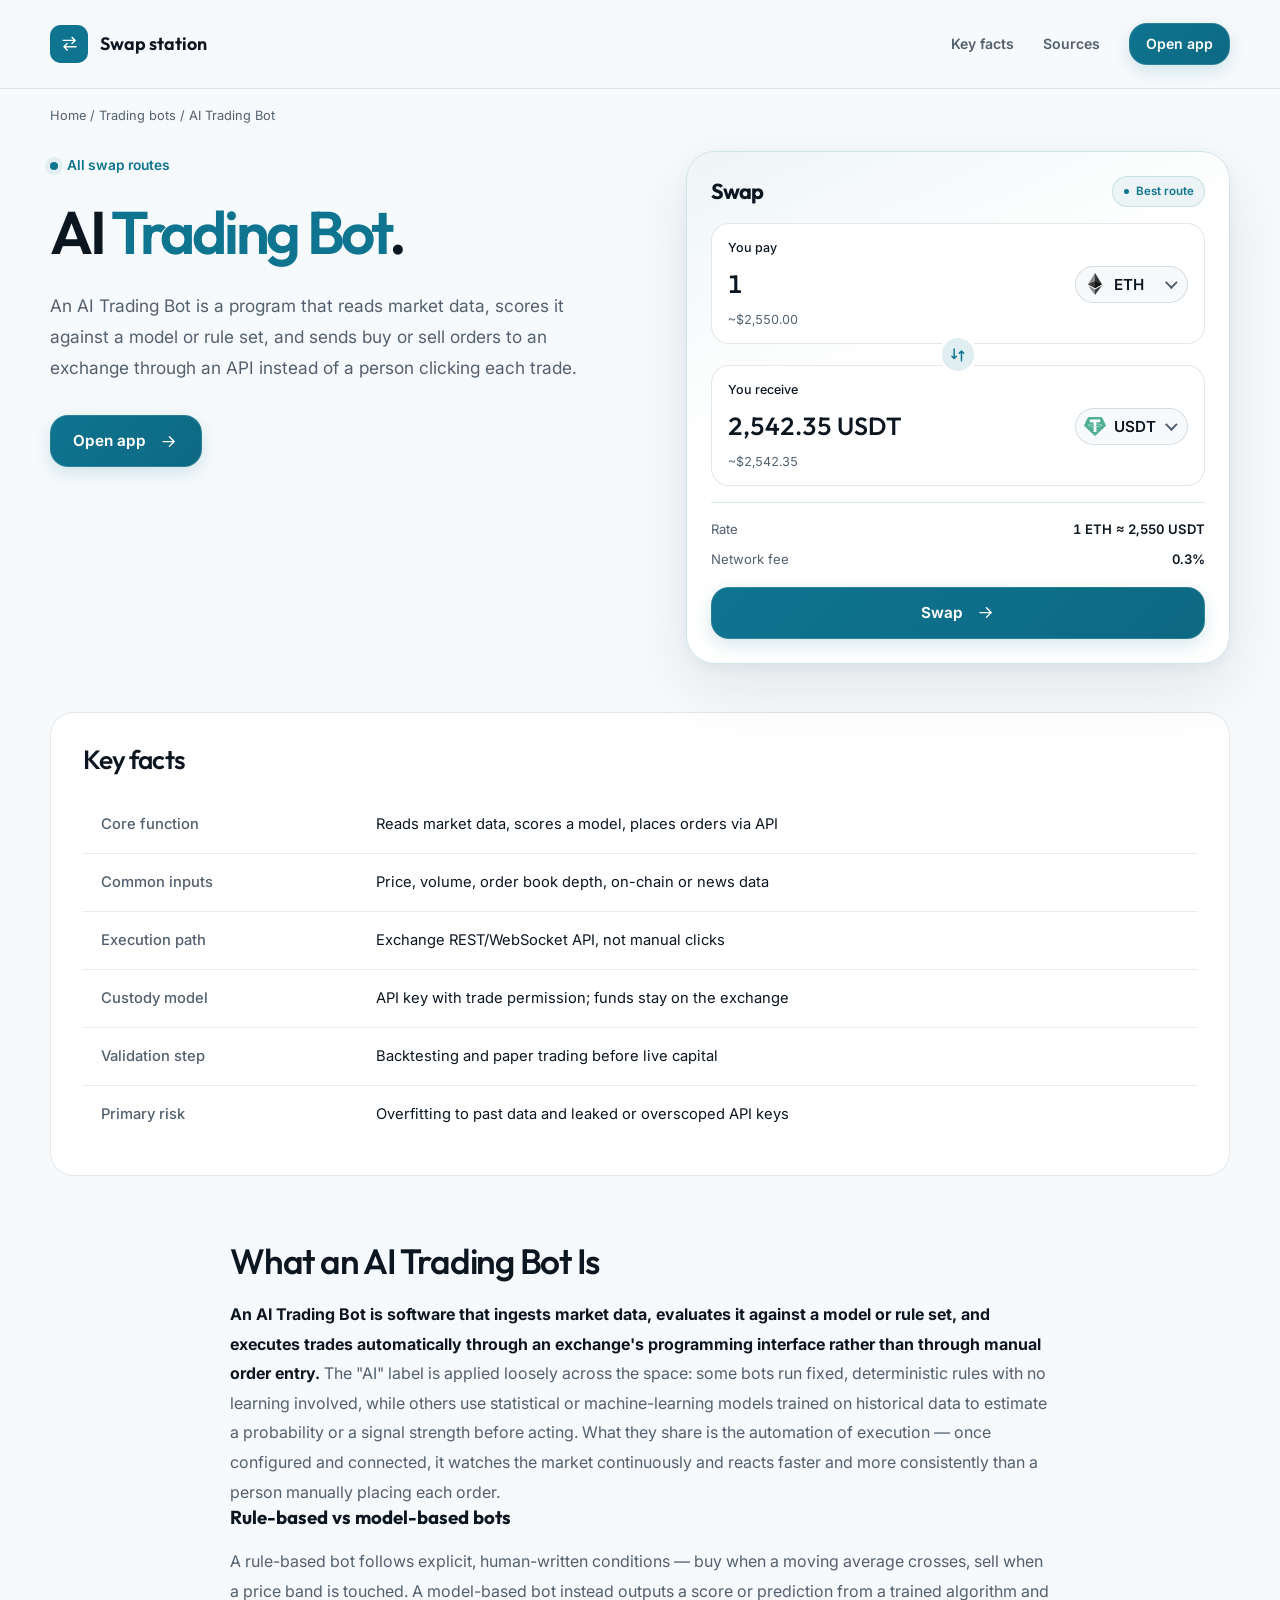
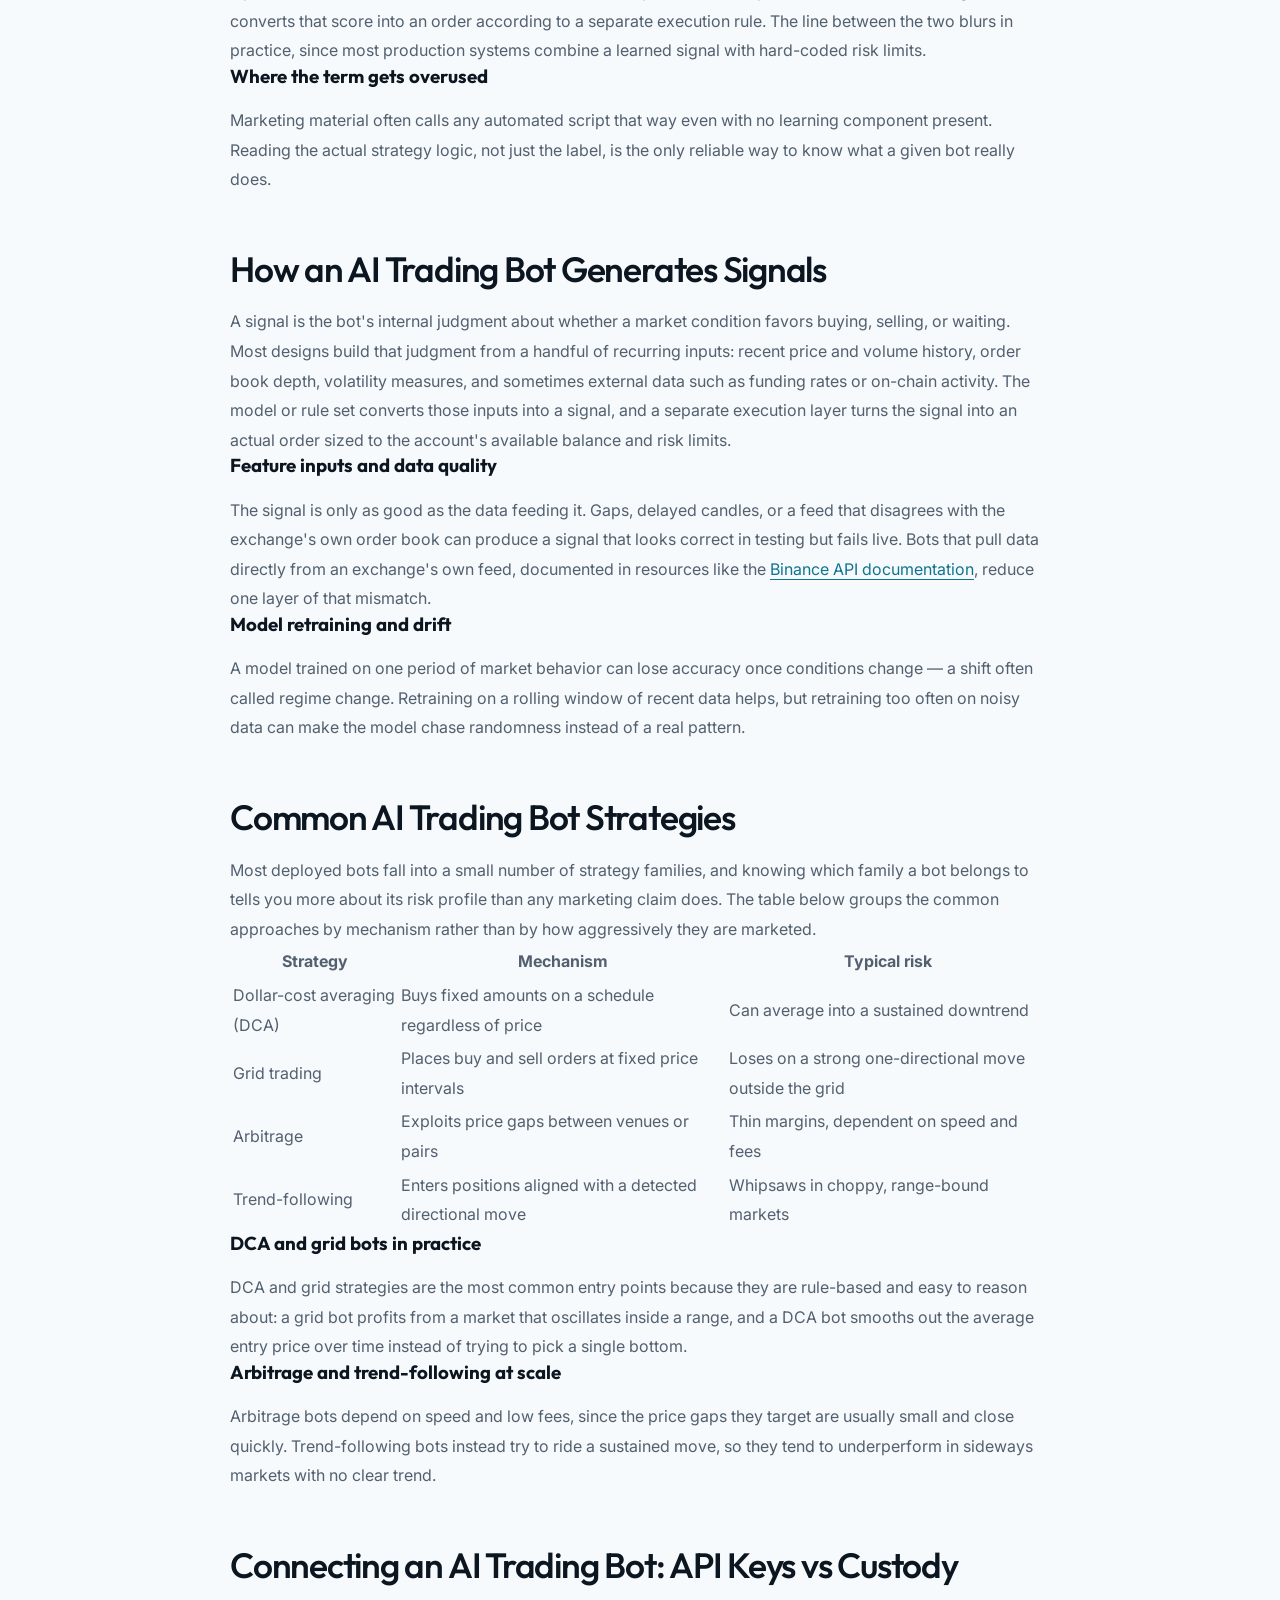
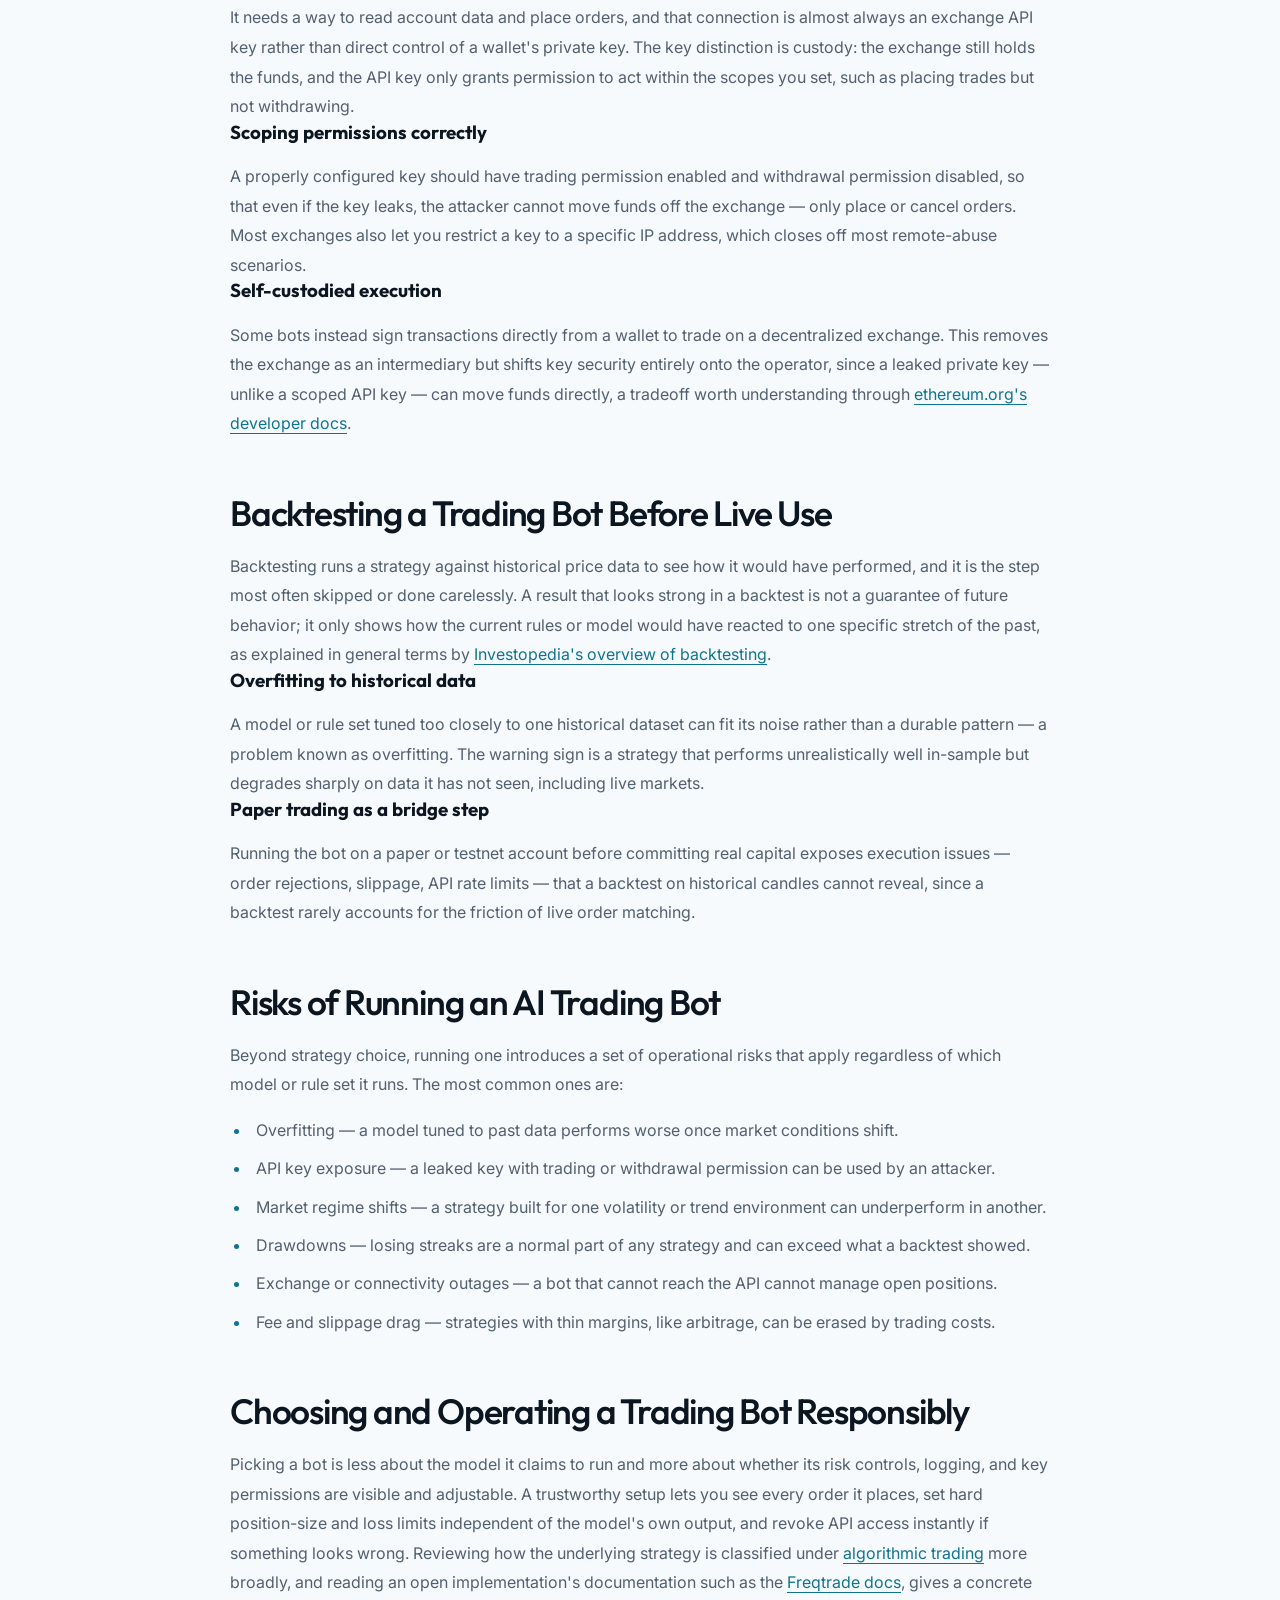
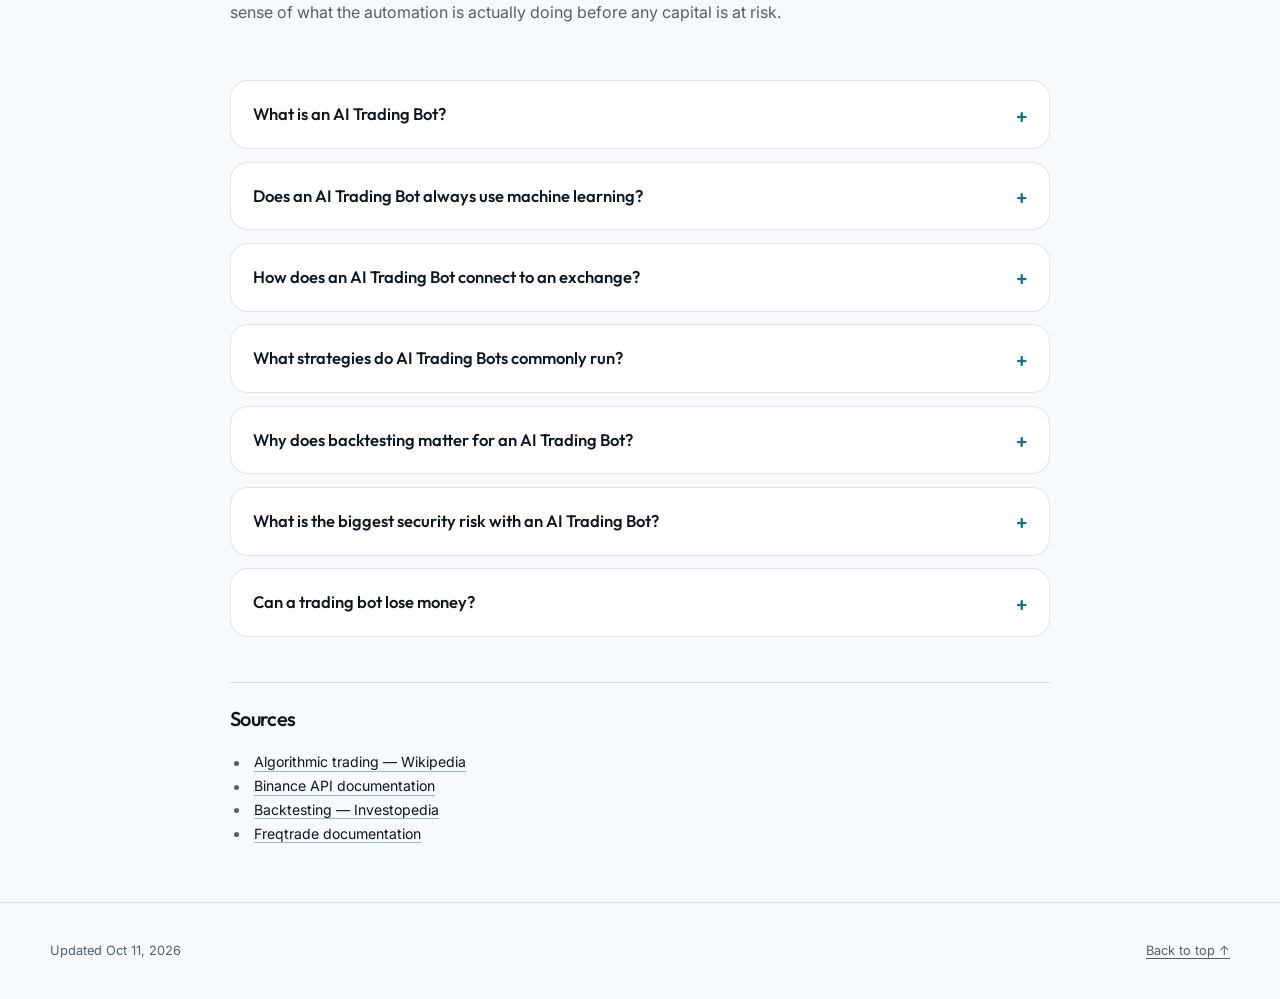
==== commit 5bc9fe58: "Interactive widget hero (swap/nft/aml/staking)" ====
--- a/index.html
+++ b/index.html
@@ -1,1410 +1,302 @@
 <!doctype html>
 <html lang="en">
 <head>
-<meta charset="utf-8">
-<meta name="viewport" content="width=device-width, initial-scale=1">
-<title>AI Trading Bot — How It Works, Strategies & Risks</title>
-<meta name="description" content="A plain guide to how an AI Trading Bot works: signals and models, automated execution via exchange APIs, common strategies like DCA and grid, backtesting, and the real risks of overfitting and API-key security.">
-<link rel="canonical" href="https://ai-trading-bot-web.github.io/">
-<meta property="og:type" content="article">
-<meta property="og:title" content="AI Trading Bot">
-<meta property="og:url" content="https://ai-trading-bot-web.github.io/">
-<meta property="og:image" content="https://ai-trading-bot-web.github.io/og.png">
-<meta name="twitter:card" content="summary_large_image">
-<meta name="twitter:title" content="AI Trading Bot">
+  <meta charset="utf-8">
+  <meta name="viewport" content="width=device-width, initial-scale=1">
+  <title>AI Trading Bot — How It Works, Strategies & Risks</title>
+  <meta name="description" content="A plain guide to how an AI Trading Bot works: signals and models, automated execution via exchange APIs, common strategies like DCA and grid, backtesting, and the real risks of overfitting and API-key security.">
+  <link rel="canonical" href="https://ai-trading-bot-web.github.io/">
+  <meta property="og:type" content="website">
+  <meta property="og:title" content="AI Trading Bot">
+  <meta property="og:description" content="A plain guide to how an AI Trading Bot works: signals and models, automated execution via exchange APIs, common strategies like DCA and grid, backtesting, and the real risks of overfitting and API-key security.">
+  <meta property="og:url" content="https://ai-trading-bot-web.github.io/">
+  <meta property="og:image" content="https://ai-trading-bot-web.github.io/og.png">
+  <meta name="twitter:card" content="summary_large_image">
+  <meta name="twitter:title" content="AI Trading Bot">
+  <meta name="twitter:description" content="A plain guide to how an AI Trading Bot works: signals and models, automated execution via exchange APIs, common strategies like DCA and grid, backtesting, and the real risks of overfitting and API-key security.">
+  <meta name="twitter:image" content="https://ai-trading-bot-web.github.io/og.png">
 <link rel="preconnect" href="https://fonts.googleapis.com"><link rel="preconnect" href="https://fonts.gstatic.com" crossorigin><link rel="stylesheet" href="https://fonts.googleapis.com/css2?family=Inter:wght@400;500;600;700&family=Outfit:wght@500;600;700&display=swap">
 <script type="application/ld+json">{"@context": "https://schema.org", "@graph": [{"@type": "WebSite", "@id": "https://ai-trading-bot-web.github.io/#website", "url": "https://ai-trading-bot-web.github.io/", "name": "AI Trading Bot — How It Works, Strategies & Risks"}, {"@type": "WebPage", "@id": "https://ai-trading-bot-web.github.io/#webpage", "url": "https://ai-trading-bot-web.github.io/", "name": "AI Trading Bot — How It Works, Strategies & Risks", "isPartOf": {"@id": "https://ai-trading-bot-web.github.io/#website"}, "description": "A plain guide to how an AI Trading Bot works: signals and models, automated execution via exchange APIs, common strategies like DCA and grid, backtesting, and the real risks of overfitting and API-key security.", "datePublished": "2026-10-11", "dateModified": "2026-10-11"}, {"@type": "SoftwareApplication", "name": "AI Trading Bot", "applicationCategory": "FinanceApplication", "operatingSystem": "Web", "offers": {"@type": "Offer", "price": "0", "priceCurrency": "USD"}}, {"@type": "BreadcrumbList", "itemListElement": [{"@type": "ListItem", "position": 1, "name": "Home", "item": "https://ai-trading-bot-web.github.io/"}, {"@type": "ListItem", "position": 2, "name": "Trading bots"}, {"@type": "ListItem", "position": 3, "name": "AI Trading Bot"}]}, {"@type": "FAQPage", "mainEntity": [{"@type": "Question", "name": "What is an AI Trading Bot?", "acceptedAnswer": {"@type": "Answer", "text": "It is software that reads market data, evaluates it against a model or rule set, and places orders on an exchange automatically through an API, without a person manually entering each trade."}}, {"@type": "Question", "name": "Does an AI Trading Bot always use machine learning?", "acceptedAnswer": {"@type": "Answer", "text": "No. Many bots sold under that name run fixed, rule-based logic with no learning component. Others use a trained statistical or machine-learning model to generate a signal. Reading the strategy logic is the only way to tell which one a given bot uses."}}, {"@type": "Question", "name": "How does an AI Trading Bot connect to an exchange?", "acceptedAnswer": {"@type": "Answer", "text": "Through an API key with scoped permissions, usually trading enabled and withdrawal disabled, and sometimes restricted to a specific IP address. The exchange keeps custody of the funds; the key only lets the bot place and cancel orders within the scopes granted."}}, {"@type": "Question", "name": "What strategies do AI Trading Bots commonly run?", "acceptedAnswer": {"@type": "Answer", "text": "Common families include dollar-cost averaging, grid trading, arbitrage, and trend-following. Each has a different mechanism and a different failure mode, from a grid bot struggling in a strong one-directional move to an arbitrage bot losing its edge to fees."}}, {"@type": "Question", "name": "Why does backtesting matter for an AI Trading Bot?", "acceptedAnswer": {"@type": "Answer", "text": "Backtesting shows how a strategy would have performed on historical data, but a strong backtest can reflect overfitting to that specific past period rather than a durable edge. Paper trading before live capital helps surface execution issues a backtest cannot show."}}, {"@type": "Question", "name": "What is the biggest security risk with an AI Trading Bot?", "acceptedAnswer": {"@type": "Answer", "text": "A leaked or overscoped API key is the most common operational risk. Limiting the key to trading permissions only, disabling withdrawals, and restricting it to a known IP address reduces the damage if the key is ever exposed."}}, {"@type": "Question", "name": "Can a trading bot lose money?", "acceptedAnswer": {"@type": "Answer", "text": "Yes. Drawdowns are a normal part of any strategy, market regime shifts can make a previously effective model underperform, and fees or slippage can erode thin-margin strategies like arbitrage regardless of how the signal was generated."}}]}]}</script>
-<style>
-:root{--bg:#F7FAFC;--surface:#FFFFFF;--text:#0C1620;--muted:#52606F;--accent:#0E7490;--accent-ink:#FFFFFF;--radius:18px;--display:"Outfit";--body:"Inter"}
-*,
-*::before,
-*::after {
-  box-sizing: border-box;
-}
-html {
-  scroll-behavior: smooth;
-  scroll-padding-top: 2rem;
-  background: var(--bg);
-  -webkit-text-size-adjust: 100%;
-}
-body {
-  margin: 0;
-  min-width: 280px;
-  color: var(--text);
-  background: var(--bg);
-  font-family: var(--body);
-  font-size: 1rem;
-  font-weight: 400;
-  line-height: 1.7;
-  -webkit-font-smoothing: antialiased;
-  overflow-wrap: break-word;
-}
-::selection {
-  color: var(--accent-ink);
-  background: var(--accent);
-}
-a {
-  color: var(--accent);
-  text-decoration-thickness: .075em;
-  text-underline-offset: .2em;
-  transition: color .18s ease, background .18s ease, border-color .18s ease;
-}
-a:hover {
-  color: var(--text);
-}
-a:focus-visible,
-summary:focus-visible,
-[tabindex]:focus-visible {
-  outline: 3px solid var(--accent);
-  outline-offset: 5px;
-  border-radius: calc(var(--radius) * .35);
-}
-img,
-svg,
-video {
-  max-width: 100%;
-  vertical-align: middle;
-}
-img,
-video {
-  height: auto;
-}
-h1,
-h2,
-h3,
-h4,
-h5,
-h6 {
-  margin-top: 0;
-  color: var(--text);
-  font-family: var(--display);
-  font-weight: 650;
-  line-height: 1.2;
-  text-wrap: balance;
-}
-p,
-ul,
-ol,
-dl,
-figure,
-blockquote {
-  margin-top: 0;
-}
-[hidden] {
-  display: none !important;
-}
-.c58c0b5 {
-  width: min(100% - 6rem, 1240px);
-  margin-inline: auto;
-}
-.c7b8854 {
-  position: absolute;
-  z-index: 20;
-  top: 1rem;
-  left: 1rem;
-  padding: .75rem 1.15rem;
-  transform: translateY(-180%);
-  border-radius: var(--radius);
-  color: var(--accent-ink);
-  background: var(--accent);
-  font-weight: 600;
-}
-.c7b8854:focus {
-  transform: translateY(0);
-}
-.c68c4a8 {
-  position: relative;
-  z-index: 1;
-  border-bottom: 1px solid color-mix(in srgb, var(--text) 10%, var(--bg));
-  background: var(--bg);
-}
-.cff30e5 {
-  display: flex;
-  align-items: center;
-  justify-content: space-between;
-  gap: 2rem;
-  min-height: 88px;
-  padding-block: 1rem;
-}
-.c416a4e {
-  display: inline-flex;
-  align-items: center;
-  gap: .75rem;
-  color: var(--text);
-  font-family: var(--display);
-  font-size: 1.2rem;
-  font-weight: 650;
-  letter-spacing: -.04em;
-}
-.cc6d8b3 {
-  display: grid;
-  place-items: center;
-  width: 34px;
-  height: 34px;
-  border: 1px solid color-mix(in srgb, var(--accent) 30%, var(--surface));
-  border-radius: calc(var(--radius) * .55);
-  color: var(--accent);
-  background: color-mix(in srgb, var(--accent) 8%, var(--surface));
-}
-.cc6d8b3 svg {
-  width: 19px;
-  height: 19px;
-  fill: none;
-  stroke: var(--accent);
-  stroke-width: 1.6;
-  stroke-linecap: round;
-  stroke-linejoin: round;
-}
-.c100c81 {
-  display: inline-flex;
-  align-items: center;
-  gap: .8rem;
-  padding: .5rem 0;
-  color: var(--text);
-  font-size: .9rem;
-  font-weight: 600;
-  text-decoration: none;
-}
-.c100c81:hover {
-  color: var(--accent);
-}
-.cd75067 {
-  position: relative;
-  isolation: isolate;
-  overflow: hidden;
-  border-bottom: 1px solid color-mix(in srgb, var(--accent) 15%, var(--bg));
-  background:
-    radial-gradient(ellipse at 95% 12%, color-mix(in srgb, var(--accent) 14%, transparent), color-mix(in srgb, var(--accent) 0%, transparent) 62%),
-    linear-gradient(130deg, var(--surface), color-mix(in srgb, var(--accent) 5%, var(--bg)) 70%, var(--bg));
-}
-.cd75067::after {
-  content: "";
-  position: absolute;
-  z-index: -1;
-  width: 520px;
-  height: 520px;
-  right: -240px;
-  bottom: -310px;
-  border: 1px solid color-mix(in srgb, var(--accent) 15%, transparent);
-  border-radius: 50%;
-  box-shadow: 0 0 0 65px color-mix(in srgb, var(--accent) 3%, transparent), 0 0 0 130px color-mix(in srgb, var(--accent) 2%, transparent);
-  pointer-events: none;
-}
-.c7a9429 {
-  padding-block: 1.2rem 3rem;
-}
-.ca86a07 {
-  margin-bottom: 1.6rem;
-  color: var(--muted);
-  font-size: .8rem;
-  line-height: 1.6;
-}
-.ca92871 {
-  display: inline;
-  color: var(--muted);
-  font-family: var(--body);
-  font-size: inherit;
-  text-decoration: none;
-}
-.ca92871 a,
-a.ca92871 {
-  color: var(--muted);
-  text-decoration: none;
-}
-.ca92871 a:hover,
-a.ca92871:hover {
-  color: var(--accent);
-  text-decoration: underline;
-}
-.ca86a07 ol,
-.ca86a07 ul,
-ol.ca92871,
-ul.ca92871 {
-  display: flex;
-  align-items: center;
-  flex-wrap: wrap;
-  gap: .45rem .7rem;
-  padding: 0;
-  margin: 0;
-  list-style: none;
-}
-.ca86a07 li {
-  display: inline;
-}
-.ca86a07 [aria-current="page"] {
-  color: var(--text);
-}
-.c1403df {
-  display: flex;
-  align-items: center;
-  flex-wrap: wrap;
-  gap: .8rem;
-  margin-bottom: 1.35rem;
-  color: var(--accent);
-  font-size: .875rem;
-  font-weight: 600;
-}
-.ccf00ff {
-  padding-block: .3rem;
-}
-.c3f153a {
-  display: inline-flex;
-  align-items: center;
-  justify-content: center;
-  min-height: 36px;
-  max-width: 180px;
-  padding: .4rem .65rem;
-  border: 1px solid color-mix(in srgb, var(--text) 9%, var(--surface));
-  border-radius: calc(var(--radius) * .6);
-  background: var(--surface);
-  box-shadow: 0 3px 10px color-mix(in srgb, var(--text) 4%, transparent);
-  color: var(--text);
-  font-size: .8rem;
-  line-height: 1;
-}
-.c3f153a:empty {
-  display: none;
-}
-.c3f153a img,
-.c3f153a svg {
-  display: block;
-  width: auto;
-  max-width: 148px;
-  height: 24px;
-  object-fit: contain;
-}
-.cd75067 h1 {
-  max-width: 1050px;
-  margin: 0 0 1.5rem;
-  font-family: var(--display);
-  font-size: clamp(2.7rem, 5.7vw, 5.1rem);
-  font-weight: 600;
-  line-height: 1.06;
-  letter-spacing: -.055em;
-  overflow-wrap: anywhere;
-}
-.cd75067 h1 em {
-  color: var(--accent);
-  font-style: normal;
-}
-.cd75067 h1 a {
-  color: inherit;
-}
-.c7f21c6 {
-  max-width: 760px;
-  margin: 0 0 2.1rem;
-  color: var(--muted);
-  font-size: clamp(1.05rem, 1.6vw, 1.22rem);
-  line-height: 1.75;
-  text-wrap: pretty;
-}
-.c7b5235 {
-  display: inline-flex;
-  align-items: center;
-  justify-content: center;
-  gap: 1.7rem;
-  min-height: 54px;
-  padding: .85rem 1.35rem;
-  border: 1px solid var(--accent);
-  border-radius: var(--radius);
-  color: var(--accent-ink);
-  background: var(--accent);
-  box-shadow: 0 6px 18px color-mix(in srgb, var(--accent) 18%, transparent);
-  font-family: var(--body);
-  font-size: .95rem;
-  font-weight: 650;
-  line-height: 1.4;
-  text-decoration: none;
-  transition: background .2s ease, box-shadow .2s ease, transform .2s ease;
-}
-.c7b5235:hover {
-  color: var(--accent-ink);
-  background: color-mix(in srgb, var(--accent) 92%, var(--text));
-  box-shadow: 0 9px 24px color-mix(in srgb, var(--accent) 24%, transparent);
-  transform: translateY(-2px);
-}
-.ccbf2f8 {
-  font-family: var(--body);
-  font-size: 1.25em;
-  line-height: 1;
-}
-.cacf77b {
-  display: grid;
-  grid-template-columns: minmax(0, 1.05fr) minmax(0, 0.82fr);
-  gap: clamp(2rem, 4vw, 3.75rem);
-  align-items: start;
-}
-.c780d8f {
-  min-width: 0;
-}
-.c780d8f .c7f21c6 {
-  margin-bottom: 1.6rem;
-}
-.cd1837b {
-  position: relative;
-  min-width: 0;
-  display: flex;
-  flex-direction: column;
-  padding: clamp(1.15rem, 2vw, 1.65rem);
-  border: 1px solid color-mix(in srgb, var(--accent) 20%, var(--surface));
-  border-radius: calc(var(--radius) * 1.4);
-  background: linear-gradient(158deg, color-mix(in srgb, var(--accent) 8%, var(--surface)), var(--surface) 46%);
-  box-shadow: 0 22px 60px -26px color-mix(in srgb, var(--text) 24%, transparent), 0 3px 12px -6px color-mix(in srgb, var(--accent) 14%, transparent);
-}
-.cd1837b::before {
-  content: "";
-  position: absolute;
-  inset: -1px 14% auto;
-  height: 2px;
-  background: linear-gradient(90deg, transparent, color-mix(in srgb, var(--accent) 60%, transparent), transparent);
-}
-.c65f3b4 {
-  display: flex;
-  align-items: center;
-  justify-content: space-between;
-  flex-wrap: wrap;
-  gap: 0.6rem 1rem;
-  margin-bottom: 1rem;
-}
-.c65f3b4 h2 {
-  margin: 0;
-  font-family: var(--display);
-  font-size: 1.15rem;
-  font-weight: 650;
-  letter-spacing: -0.03em;
-}
-.cd5e6cb {
-  display: inline-flex;
-  align-items: center;
-  max-width: 100%;
-  padding: 0.28rem 0.62rem;
-  border: 1px solid color-mix(in srgb, var(--accent) 18%, transparent);
-  border-radius: 999px;
-  background: color-mix(in srgb, var(--accent) 8%, var(--surface));
-  color: var(--accent);
-  font-size: 0.72rem;
-  font-weight: 600;
-  overflow-wrap: anywhere;
-}
-.c129cf7 .cc4d566 {
-  width: 100%;
-  border-collapse: collapse;
-  font-size: 0.85rem;
-}
-.c129cf7 .cc4d566 th,
-.c129cf7 .cc4d566 td {
-  padding: 0.58rem 0;
-  border-bottom: 1px solid color-mix(in srgb, var(--text) 10%, transparent);
-  vertical-align: top;
-  text-align: left;
-  overflow-wrap: anywhere;
-}
-.c129cf7 .cc4d566 tr:last-child th,
-.c129cf7 .cc4d566 tr:last-child td {
-  border-bottom: 0;
-}
-.c129cf7 .cc4d566 th {
-  width: 38%;
-  padding-right: 0.9rem;
-  color: var(--muted);
-  font-weight: 500;
-}
-.c129cf7 .cc4d566 td {
-  color: var(--text);
-  font-weight: 550;
-}
-.cf3d1b8 {
-  margin-top: 1.15rem;
-  width: 100%;
-}
-@media (max-width: 920px) {
-  .cacf77b {
-    grid-template-columns: minmax(0, 1fr);
-    gap: 2rem;
-  }
-  .cd1837b {
-    width: 100%;
-    max-width: 560px;
-  }
-}
-.summary-strip {
-  display: grid;
-  grid-template-columns: repeat(4, minmax(0, 1fr));
-  gap: 1rem;
-  margin-block: 1.5rem 4.5rem;
-}
-.summary-item {
-  min-width: 0;
-  padding: 1.2rem 1.35rem;
-  border: 1px solid color-mix(in srgb, var(--text) 9%, var(--surface));
-  border-radius: var(--radius);
-  background: var(--surface);
-  box-shadow: 0 3px 12px color-mix(in srgb, var(--text) 3%, transparent);
-}
-.summary-item strong {
-  display: block;
-  margin-bottom: .2rem;
-  color: var(--text);
-  font-family: var(--display);
-  font-size: 1rem;
-  font-weight: 600;
-  line-height: 1.4;
-  letter-spacing: -.02em;
-}
-.summary-item span {
-  display: block;
-  color: var(--muted);
-  font-size: .8rem;
-  line-height: 1.5;
-}
-.c7e5ab8 {
-  display: grid;
-  grid-template-columns: 235px minmax(0, 1fr);
-  align-items: start;
-  gap: clamp(2.5rem, 5vw, 5rem);
-  padding-bottom: 4.5rem;
-}
-.c8f81ee {
-  position: sticky;
-  top: 2rem;
-  min-width: 0;
-  max-height: calc(100dvh - 4rem);
-  overflow-y: auto;
-  overscroll-behavior: contain;
-  scrollbar-width: thin;
-  scrollbar-color: color-mix(in srgb, var(--muted) 35%, var(--surface)) var(--surface);
-  padding: .3rem .75rem 1rem .25rem;
-}
-.cc780a4 {
-  margin: 0 0 1.1rem;
-  color: var(--text);
-  font-family: var(--display);
-  font-size: .95rem;
-  font-weight: 650;
-  letter-spacing: -.02em;
-}
-.cb0b95e {
-  display: grid;
-  gap: .3rem;
-  margin: 0;
-  padding: 0;
-  list-style: none;
-}
-.cb0b95e li {
-  min-width: 0;
-  margin: 0;
-  padding: 0;
-}
-.ca16685 {
-  position: relative;
-  display: block;
-  padding: .7rem .9rem .7rem 1.1rem;
-  border-inline-start: 2px solid color-mix(in srgb, var(--muted) 18%, var(--bg));
-  border-radius: 0 calc(var(--radius) * .55) calc(var(--radius) * .55) 0;
-  color: var(--muted);
-  font-family: var(--body);
-  font-size: .85rem;
-  font-weight: 450;
-  line-height: 1.5;
-  text-decoration: none;
-  overflow-wrap: anywhere;
-}
-.ca16685:hover {
-  border-inline-start-color: color-mix(in srgb, var(--accent) 45%, var(--bg));
-  color: var(--text);
-  background: color-mix(in srgb, var(--accent) 5%, var(--bg));
-}
-.ca16685[aria-current="location"] {
-  border-inline-start-color: var(--accent);
-  color: var(--accent);
-  background: color-mix(in srgb, var(--accent) 9%, var(--bg));
-  font-weight: 650;
-}
-.c9faf01 {
-  margin: 1.65rem 0 0;
-  padding: 1.2rem 0 0;
-  border-top: 1px solid color-mix(in srgb, var(--text) 10%, var(--bg));
-  color: var(--muted);
-  font-size: .78rem;
-  line-height: 1.65;
-}
-.cc6d626 {
-  min-width: 0;
-}
-.facts-panel {
-  padding: clamp(1.3rem, 3vw, 2.3rem);
-  margin-bottom: 3.75rem;
-  border: 1px solid color-mix(in srgb, var(--accent) 18%, var(--surface));
-  border-top: 3px solid var(--accent);
-  border-radius: var(--radius);
-  background: var(--surface);
-  box-shadow: 0 10px 35px color-mix(in srgb, var(--text) 5%, transparent);
-  scroll-margin-top: 2rem;
-}
-.panel-heading {
-  display: flex;
-  align-items: baseline;
-  flex-wrap: wrap;
-  gap: .5rem 1.5rem;
-  justify-content: space-between;
-  margin-bottom: 1.4rem;
-}
-.panel-heading h2 {
-  margin: 0;
-  font-size: clamp(1.45rem, 2.3vw, 1.85rem);
-  letter-spacing: -.04em;
-}
-.panel-heading p {
-  margin: 0;
-  color: var(--muted);
-  font-size: .8rem;
-}
-.facts-content {
-  min-width: 0;
-  overflow-x: auto;
-  scrollbar-width: thin;
-  scrollbar-color: var(--muted) var(--surface);
-}
-.cc4d566 {
-  width: 100%;
-  border-collapse: collapse;
-  color: var(--text);
-  font-family: var(--body);
-  font-size: .925rem;
-  line-height: 1.6;
-  text-align: left;
-}
-.cc4d566 caption {
-  padding: 0 0 1rem;
-  color: var(--muted);
-  font-size: .85rem;
-  text-align: left;
-}
-.cc4d566 th,
-.cc4d566 td {
-  padding: 1.05rem .85rem;
-  border-bottom: 1px solid color-mix(in srgb, var(--text) 9%, var(--surface));
-  vertical-align: top;
-  overflow-wrap: anywhere;
-}
-.cc4d566 th {
-  width: 37%;
-  color: var(--muted);
-  font-weight: 500;
-}
-.cc4d566 thead th {
-  color: var(--text);
-  background: color-mix(in srgb, var(--accent) 5%, var(--surface));
-  font-weight: 650;
-}
-.cc4d566 td {
-  font-weight: 550;
-}
-.cc4d566 tr > :first-child {
-  padding-left: 0;
-}
-.cc4d566 tr > :last-child {
-  padding-right: 0;
-}
-.cc4d566 tbody:last-child tr:last-child > *,
-.cc4d566 > tr:last-child > * {
-  border-bottom: 0;
-}
-.cc4d566 td p:last-child,
-.cc4d566 th p:last-child {
-  margin-bottom: 0;
-}
-.cb217fa {
-  min-width: 0;
-}
-.cfee126 {
-  min-width: 0;
-  margin: 0 0 3.4rem;
-  scroll-margin-top: 2rem;
-}
-.cfee126 + .cfee126 {
-  padding-top: 2.8rem;
-  border-top: 1px solid color-mix(in srgb, var(--text) 11%, var(--bg));
-}
-.c886828 {
-  margin: 0 0 1.25rem;
-  color: var(--text);
-  font-family: var(--display);
-  font-size: clamp(1.65rem, 2.8vw, 2.35rem);
-  font-weight: 600;
-  line-height: 1.22;
-  letter-spacing: -.045em;
-}
-.c8a6a46 {
-  color: var(--text);
-  font-family: var(--body);
-  font-size: 1rem;
-  line-height: 1.85;
-  overflow-wrap: anywhere;
-}
-.c8a6a46 > :last-child {
-  margin-bottom: 0;
-}
-.c8a6a46 p {
-  margin: 0 0 1.3rem;
-  text-wrap: pretty;
-}
-.c8a6a46 h3 {
-  margin: 2rem 0 .9rem;
-  font-size: clamp(1.2rem, 2vw, 1.45rem);
-  font-weight: 600;
-  line-height: 1.35;
-  letter-spacing: -.025em;
-}
-.c8a6a46 h4,
-.c8a6a46 h5,
-.c8a6a46 h6 {
-  margin: 1.6rem 0 .75rem;
-  font-size: 1.075rem;
-  line-height: 1.4;
-}
-.c8a6a46 h3:first-child,
-.c8a6a46 h4:first-child {
-  margin-top: 0;
-}
-.c8a6a46 strong,
-.cd0ef12 strong {
-  color: var(--text);
-  font-weight: 650;
-}
-.c8a6a46 ul,
-.c8a6a46 ol,
-.cd0ef12 ul,
-.cd0ef12 ol {
-  margin: 1.2rem 0 1.6rem;
-  padding-left: 1.5rem;
-}
-.c8a6a46 li,
-.cd0ef12 li {
-  padding-left: .4rem;
-  margin-block: .55rem;
-}
-.c8a6a46 li::marker,
-.cd0ef12 li::marker {
-  color: var(--accent);
-  font-weight: 600;
-}
-.c8a6a46 li > ul,
-.c8a6a46 li > ol {
-  margin-block: .5rem;
-}
-.c8a6a46 li p {
-  margin-bottom: .6rem;
-}
-.c8a6a46 blockquote {
-  margin: 1.8rem 0;
-  padding: 1.3rem 1.5rem;
-  border-inline-start: 3px solid var(--accent);
-  border-radius: 0 var(--radius) var(--radius) 0;
-  background: color-mix(in srgb, var(--accent) 6%, var(--surface));
-  color: var(--text);
-  font-size: 1.05rem;
-}
-.c8a6a46 blockquote > :last-child {
-  margin-bottom: 0;
-}
-.c8a6a46 blockquote cite {
-  display: block;
-  margin-top: .9rem;
-  color: var(--muted);
-  font-size: .85rem;
-  font-style: normal;
-}
-.c8a6a46 table {
-  display: block;
-  width: 100%;
-  max-width: 100%;
-  margin: 1.7rem 0;
-  overflow-x: auto;
-  border: 1px solid color-mix(in srgb, var(--text) 12%, var(--surface));
-  border-radius: var(--radius);
-  border-spacing: 0;
-  background: var(--surface);
-  font-family: var(--body);
-  font-size: .875rem;
-  line-height: 1.65;
-  text-align: left;
-  scrollbar-width: thin;
-  scrollbar-color: var(--muted) var(--surface);
-}
-.c8a6a46 table caption {
-  padding: .9rem 1rem;
-  color: var(--muted);
-  font-size: .82rem;
-  text-align: left;
-}
-.c8a6a46 th,
-.c8a6a46 td {
-  min-width: 125px;
-  padding: 1rem 1.15rem;
-  border-bottom: 1px solid color-mix(in srgb, var(--text) 9%, var(--surface));
-  vertical-align: top;
-}
-.c8a6a46 th {
-  color: var(--text);
-  background: color-mix(in srgb, var(--accent) 7%, var(--surface));
-  font-weight: 650;
-}
-.c8a6a46 tbody tr:nth-child(even) {
-  background: color-mix(in srgb, var(--text) 2%, var(--surface));
-}
-.c8a6a46 tbody:last-child tr:last-child > * {
-  border-bottom: 0;
-}
-.c8a6a46 td > :last-child,
-.c8a6a46 th > :last-child {
-  margin-bottom: 0;
-}
-.c8a6a46 figure {
-  margin: 1.8rem 0;
-}
-.c8a6a46 figure img {
-  display: block;
-  border-radius: var(--radius);
-}
-.c8a6a46 figcaption {
-  margin-top: .7rem;
-  color: var(--muted);
-  font-size: .8rem;
-  line-height: 1.6;
-}
-.c8a6a46 code,
-.cd0ef12 code {
-  padding: .1em .35em;
-  border-radius: calc(var(--radius) * .25);
-  background: color-mix(in srgb, var(--accent) 7%, var(--surface));
-  color: var(--text);
-  font-family: var(--body);
-  font-size: .9em;
-}
-.c8a6a46 pre {
-  overflow-x: auto;
-  padding: 1.2rem;
-  border: 1px solid color-mix(in srgb, var(--text) 10%, var(--surface));
-  border-radius: var(--radius);
-  background: var(--surface);
-  color: var(--text);
-  font-family: var(--body);
-  font-size: .875rem;
-  line-height: 1.7;
-}
-.c8a6a46 pre code {
-  padding: 0;
-  background: var(--surface);
-}
-.c8a6a46 hr {
-  margin: 2rem 0;
-  border: 0;
-  border-top: 1px solid color-mix(in srgb, var(--text) 12%, var(--bg));
-}
-.c8a6a46 dt {
-  margin-top: 1.1rem;
-  color: var(--text);
-  font-weight: 650;
-}
-.c8a6a46 dd {
-  margin: .4rem 0 1rem;
-  color: var(--muted);
-}
-.cad78a1 {
-  padding-top: 2.75rem;
-  border-top: 1px solid color-mix(in srgb, var(--text) 11%, var(--bg));
-  scroll-margin-top: 2rem;
-}
-.cad78a1 > .c886828 {
-  margin-bottom: 1.65rem;
-}
-.c122493 {
-  margin: 0 0 .8rem;
-  border: 1px solid color-mix(in srgb, var(--text) 11%, var(--surface));
-  border-radius: var(--radius);
-  background: var(--surface);
-  box-shadow: 0 3px 12px color-mix(in srgb, var(--text) 3%, transparent);
-  overflow: clip;
-  transition: border-color .2s ease, box-shadow .2s ease;
-}
-.c122493:hover {
-  border-color: color-mix(in srgb, var(--accent) 35%, var(--surface));
-}
-.c122493[open] {
-  border-color: color-mix(in srgb, var(--accent) 35%, var(--surface));
-  box-shadow: 0 6px 20px color-mix(in srgb, var(--text) 4%, transparent);
-}
-.c172eba {
-  position: relative;
-  display: block;
-  padding: 1.35rem 3.8rem 1.35rem 1.4rem;
-  color: var(--text);
-  font-family: var(--display);
-  font-size: 1.025rem;
-  font-weight: 600;
-  line-height: 1.5;
-  letter-spacing: -.015em;
-  list-style: none;
-  cursor: pointer;
-}
-.c172eba::-webkit-details-marker {
-  display: none;
-}
-.c172eba::after {
-  content: "+";
-  position: absolute;
-  top: 1.3rem;
-  right: 1.35rem;
-  display: grid;
-  place-items: center;
-  width: 25px;
-  height: 25px;
-  border-radius: 50%;
-  background: color-mix(in srgb, var(--accent) 9%, var(--surface));
-  color: var(--accent);
-  font-family: var(--body);
-  font-size: 1.15rem;
-  font-weight: 400;
-  line-height: 1;
-}
-.c122493[open] > .c172eba::after {
-  content: "−";
-}
-.c122493 > .c172eba:focus-visible {
-  outline-offset: -5px;
-}
-.cd0ef12 {
-  padding: 0 1.4rem 1.45rem;
-  color: var(--muted);
-  font-family: var(--body);
-  font-size: .95rem;
-  line-height: 1.8;
-}
-.cd0ef12 > :first-child {
-  margin-top: 0;
-}
-.cd0ef12 > :last-child {
-  margin-bottom: 0;
-}
-.cd0ef12 p {
-  margin-bottom: 1rem;
-}
-.cfe094a {
-  padding-block: 3rem 3.6rem;
-  border-top: 1px solid color-mix(in srgb, var(--text) 10%, var(--bg));
-  background: color-mix(in srgb, var(--surface) 70%, var(--bg));
-  scroll-margin-top: 2rem;
-}
-.c69ef81 {
-  display: grid;
-  grid-template-columns: 235px minmax(0, 1fr);
-  gap: clamp(2.5rem, 5vw, 5rem);
-}
-.c22d9cb h2 {
-  margin-bottom: .7rem;
-  font-size: 1.4rem;
-  letter-spacing: -.035em;
-}
-.c22d9cb p {
-  margin: 0;
-  color: var(--muted);
-  font-size: .85rem;
-  line-height: 1.7;
-}
-.c2d0c97 {
-  min-width: 0;
-}
-.cefe1ec {
-  display: grid;
-  gap: .7rem;
-  margin: 0;
-  padding: 0;
-  list-style: none;
-  font-family: var(--body);
-}
-.c737cdd {
-  display: block;
-  min-width: 0;
-  padding: 1rem 1.2rem;
-  border: 1px solid color-mix(in srgb, var(--text) 9%, var(--surface));
-  border-radius: calc(var(--radius) * .75);
-  background: var(--surface);
-  color: var(--muted);
-  font-family: var(--body);
-  font-size: .875rem;
-  line-height: 1.7;
-  overflow-wrap: anywhere;
-}
-.c737cdd a,
-a.c737cdd {
-  color: var(--text);
-  text-decoration-color: color-mix(in srgb, var(--accent) 35%, var(--surface));
-  text-underline-offset: .25em;
-}
-.c737cdd a:hover,
-a.c737cdd:hover {
-  color: var(--accent);
-  text-decoration-color: var(--accent);
-}
-.c737cdd p {
-  margin: .4rem 0 0;
-}
-.c737cdd small {
-  color: var(--muted);
-  font-size: .8rem;
-}
-.c1908c8 {
-  border-top: 1px solid color-mix(in srgb, var(--text) 10%, var(--bg));
-  background: var(--bg);
-}
-.c6707c3 {
-  display: flex;
-  align-items: center;
-  justify-content: space-between;
-  flex-wrap: wrap;
-  gap: 1rem 2rem;
-  min-height: 100px;
-  padding-block: 1.5rem;
-}
-.c328ce8 {
-  color: var(--text);
-  font-family: var(--display);
-  font-size: 1rem;
-  font-weight: 600;
-  letter-spacing: -.025em;
-}
-.ccf4f80 {
-  margin: 0;
-  color: var(--muted);
-  font-size: .8rem;
-}
-.ccf4f80 span {
-  color: var(--text);
-}
-@media (min-width: 1500px) {
-  .c7a9429 {
-    padding-bottom: 6rem;
-  }
-  .ca86a07 {
-    margin-bottom: 4.5rem;
-  }
-  .c7e5ab8 {
-    gap: 5.5rem;
-  }
-  .c69ef81 {
-    gap: 5.5rem;
-  }
-}
-@media (max-width: 1050px) {
-  .c58c0b5 {
-    width: calc(100% - 3rem);
-  }
-  .c7e5ab8,
-  .c69ef81 {
-    grid-template-columns: 190px minmax(0, 1fr);
-    gap: 2.25rem;
-  }
-  .summary-strip {
-    gap: .75rem;
-  }
-  .summary-item {
-    padding: 1rem;
-  }
-  .ca16685 {
-    font-size: .8rem;
-  }
-}
-@media (max-width: 760px) {
-  html {
-    scroll-padding-top: 1rem;
-  }
-  .cff30e5 {
-    min-height: 72px;
-  }
-  .c7a9429 {
-    padding-block: 1.25rem 3.25rem;
-  }
-  .ca86a07 {
-    margin-bottom: 2.6rem;
-  }
-  .cd75067 h1 {
-    max-width: 100%;
-    font-size: clamp(2.45rem, 7.4vw, 3.6rem);
-    letter-spacing: -.045em;
-  }
-  .c7f21c6 {
-    font-size: 1.05rem;
-  }
-  .summary-strip {
-    grid-template-columns: repeat(2, minmax(0, 1fr));
-    margin-block: 1.2rem 2.5rem;
-  }
-  .c7e5ab8 {
-    grid-template-columns: minmax(0, 1fr);
-    gap: 2.3rem;
-    padding-bottom: 3rem;
-  }
-  .c8f81ee {
-    position: static;
-    max-height: none;
-    padding: 1.2rem;
-    border: 1px solid color-mix(in srgb, var(--text) 10%, var(--surface));
-    border-radius: var(--radius);
-    background: var(--surface);
-  }
-  .cc780a4 {
-    margin-bottom: .8rem;
-  }
-  .cb0b95e {
-    grid-template-columns: repeat(2, minmax(0, 1fr));
-    gap: .4rem .8rem;
-  }
-  .ca16685 {
-    height: 100%;
-    padding-block: .7rem;
-    font-size: .825rem;
-  }
-  .c9faf01 {
-    display: none;
-  }
-  .facts-panel {
-    margin-bottom: 2.5rem;
-  }
-  .cfee126 {
-    margin-bottom: 2.6rem;
-  }
-  .cfee126 + .cfee126 {
-    padding-top: 2.2rem;
-  }
-  .c69ef81 {
-    grid-template-columns: minmax(0, 1fr);
-    gap: 1.5rem;
-  }
-  .cfe094a {
-    padding-block: 2.5rem;
-  }
-  .cfee126,
-  .facts-panel,
-  .cad78a1,
-  .cfe094a {
-    scroll-margin-top: 1rem;
-  }
-}
-@media (max-width: 440px) {
-  .c58c0b5 {
-    width: calc(100% - 2rem);
-  }
-  .cff30e5 {
-    gap: 1rem;
-  }
-  .c416a4e {
-    gap: .5rem;
-    font-size: 1.05rem;
-  }
-  .c100c81 {
-    gap: .45rem;
-    font-size: .8rem;
-  }
-  .c1403df {
-    gap: .65rem;
-    margin-bottom: 1.1rem;
-  }
-  .cd75067 h1 {
-    font-size: 2.5rem;
-  }
-  .c7b5235 {
-    width: 100%;
-    justify-content: space-between;
-  }
-  .summary-item {
-    padding: .9rem;
-  }
-  .summary-item strong {
-    font-size: .9rem;
-  }
-  .summary-item span {
-    font-size: .75rem;
-  }
-  .cb0b95e {
-    grid-template-columns: minmax(0, 1fr);
-  }
-  .facts-panel {
-    padding: 1.15rem;
-  }
-  .cc4d566 {
-    font-size: .85rem;
-  }
-  .cc4d566 th,
-  .cc4d566 td {
-    padding-block: .9rem;
-    padding-inline: .5rem;
-  }
-  .c8a6a46 {
-    font-size: .95rem;
-    line-height: 1.8;
-  }
-  .c8a6a46 blockquote {
-    padding: 1rem 1.1rem;
-  }
-  .c172eba {
-    padding: 1.1rem 3rem 1.1rem 1.1rem;
-    font-size: .95rem;
-  }
-  .c172eba::after {
-    top: 1.1rem;
-    right: .9rem;
-  }
-  .cd0ef12 {
-    padding: 0 1.1rem 1.2rem;
-    font-size: .9rem;
-  }
-  .c6707c3 {
-    align-items: flex-start;
-    flex-direction: column;
-    gap: .6rem;
-  }
-}
-@media (prefers-reduced-motion: reduce) {
-  html {
-    scroll-behavior: auto;
-  }
-  *,
-  *::before,
-  *::after {
-    transition: none !important;
-  }
-  .c7b5235:hover {
-    transform: none;
-  }
-}
-@media print {
-  body {
-    background: var(--surface);
-    font-size: 10pt;
-  }
-  .c58c0b5 {
-    width: 100%;
-  }
-  .c68c4a8,
-  .c7b8854,
-  .c7b5235,
-  .c8f81ee,
-  .cd75067::after {
-    display: none;
-  }
-  .cd75067 {
-    background: var(--surface);
-  }
-  .c7a9429 {
-    padding-block: 1rem 2rem;
-  }
-  .ca86a07 {
-    margin-bottom: 1.5rem;
-  }
-  .cd75067 h1 {
-    font-size: 32pt;
-  }
-  .summary-strip {
-    margin-bottom: 2rem;
-  }
-  .c7e5ab8,
-  .c69ef81 {
-    display: block;
-  }
-  .facts-panel,
-  .summary-item,
-  .c122493 {
-    box-shadow: none;
-  }
-  .c886828,
-  .c8a6a46 h3 {
-    break-after: avoid;
-  }
-  .c122493,
-  .c737cdd,
-  .c8a6a46 tr {
-    break-inside: avoid;
-  }
-  .c22d9cb {
-    margin-bottom: 1rem;
-  }
-}
-</style>
+  <style>
+    :root{--bg:#F7FAFC;--surface:#FFFFFF;--text:#0C1620;--muted:#52606F;--accent:#0E7490;--accent-ink:#FFFFFF;--radius:18px;--display:"Outfit";--body:"Inter"}
+    * { box-sizing: border-box; }
+    html { scroll-behavior: smooth; scroll-padding-top: 2rem; }
+    body { margin: 0; background: var(--bg); color: var(--text); font: 400 1rem/1.7 var(--body); -webkit-font-smoothing: antialiased; }
+    a { color: var(--accent); text-underline-offset: .22em; }
+    a:hover { text-decoration-thickness: .12em; }
+    :focus-visible { outline: 3px solid var(--accent); outline-offset: 5px; }
+    ::selection { background: var(--accent); color: var(--accent-ink); }
+    h1, h2, h3, h4, h5, h6 { font-family: var(--display); line-height: 1.15; text-wrap: balance; }
+    p, h1, h2, h3 { margin-top: 0; }
+    img, svg { max-width: 100%; vertical-align: middle; }
+    .c58c0b5 { width: min(1180px, calc(100% - 3rem)); margin-inline: auto; }
+    .c7b8854 { position: absolute; z-index: 5; top: .5rem; left: 1rem; padding: .7rem 1rem; background: var(--surface); transform: translateY(-180%); border-radius: var(--radius); }
+    .c7b8854:focus { transform: translateY(0); }
+    .ca9dc6d { border-bottom: 1px solid color-mix(in srgb,var(--text) 10%,transparent); }
+    .cc345a5 { min-height: 88px; display: flex; align-items: center; justify-content: space-between; gap: 1.5rem; }
+    .c1564f2 { display: inline-flex; align-items: center; gap: .7rem; color: var(--text); font: 650 1.12rem/1.2 var(--display); text-decoration: none; }
+    .cb689c7 { display: grid; place-items: center; width: 2.4rem; height: 2.4rem; border-radius: calc(var(--radius) * .6); background: var(--accent); color: var(--accent-ink); }
+    .c3b8720 { width: 1.2rem; height: 1.2rem; fill: none; stroke: var(--accent-ink); stroke-width: 1.7; stroke-linecap: round; stroke-linejoin: round; flex: 0 0 auto; }
+    .ce31f9d { display: flex; align-items: center; gap: 1.8rem; }
+    .ce31f9d > a { font-size: .88rem; font-weight: 600; text-decoration: none; }
+    .ce31f9d > a:not(.c531241) { color: var(--muted); }
+    .c531241 { display: inline-flex; align-items: center; justify-content: center; gap: .8rem; min-height: 52px; padding: .85rem 1.4rem; border: 1px solid color-mix(in srgb,var(--accent-ink) 12%,transparent); border-radius: var(--radius); background: linear-gradient(135deg,var(--accent),color-mix(in srgb,var(--accent) 88%,var(--text))); color: var(--accent-ink); font: 650 .95rem/1.3 var(--body); text-decoration: none; box-shadow: 0 6px 18px color-mix(in srgb,var(--accent) 17%,transparent); transition: transform .18s ease, box-shadow .18s ease; }
+    .c531241:hover { transform: translateY(-2px); box-shadow: 0 9px 24px color-mix(in srgb,var(--accent) 25%,transparent); }
+    .cc345a5 .c531241 { min-height: 42px; padding: .65rem 1rem; }
+    .ca86a07 { padding-block: 1rem 0; color: var(--muted); font-size: .8rem; overflow-wrap: anywhere; }
+    .ca92871 { color: var(--muted); }
+    .ca92871 a, a.ca92871 { color: var(--muted); text-decoration: none; }
+    .ca92871 a:hover, a.ca92871:hover { color: var(--accent); text-decoration: underline; }
+    .ca92871 ol, .ca92871 ul { display: flex; flex-wrap: wrap; gap: .5rem 1rem; padding: 0; margin: 0; list-style: none; }
+    .cd75067 { display: grid; grid-template-columns: minmax(0,1.05fr) minmax(0,1fr); gap: clamp(2rem,5vw,4.5rem); align-items: start; padding-block: 1.5rem 3rem; }
+    .cbd05c9 { display: inline-flex; align-items: center; gap: .55rem; margin-bottom: 1.3rem; color: var(--accent); font-size: .86rem; font-weight: 600; }
+    .cbd05c9::before { content: ""; width: .5rem; height: .5rem; border-radius: 50%; background: var(--accent); box-shadow: 0 0 0 5px color-mix(in srgb,var(--accent) 9%,transparent); }
+    h1 { margin-bottom: 1.4rem; font-size: clamp(2.5rem,4.7vw,4.35rem); font-weight: 600; letter-spacing: -.055em; overflow-wrap: anywhere; }
+    h1 em { color: var(--accent); font-style: normal; }
+    .cee87ef { max-width: 48ch; margin-bottom: 2rem; color: var(--muted); font-size: 1.08rem; line-height: 1.8; }
+    .c4224f9 { position: relative; min-width: 0; padding: clamp(1.1rem,2.4vw,1.5rem); border: 1px solid color-mix(in srgb,var(--accent) 20%,var(--surface)); border-radius: calc(var(--radius) * 1.6); background: linear-gradient(155deg,color-mix(in srgb,var(--accent) 7%,var(--surface)),var(--surface) 40%); box-shadow: 0 24px 64px color-mix(in srgb,var(--text) 9%,transparent),0 4px 12px color-mix(in srgb,var(--accent) 6%,transparent); }
+    .c39a567 { display: flex; flex-wrap: wrap; align-items: center; justify-content: space-between; gap: .7rem; margin-bottom: 1rem; }
+    .c39a567 h2 { margin: 0; font-size: 1.35rem; letter-spacing: -.035em; }
+    .c0de172 { display: inline-flex; align-items: center; gap: .4rem; padding: .3rem .65rem; border: 1px solid color-mix(in srgb,var(--accent) 16%,transparent); border-radius: 999px; background: color-mix(in srgb,var(--accent) 8%,var(--surface)); color: var(--accent); font-size: .72rem; font-weight: 600; }
+    .c0de172::before { content: ""; width: .35rem; height: .35rem; border-radius: 50%; background: var(--accent); }
+    .route { display: grid; grid-template-columns: minmax(0,1fr) auto minmax(0,1fr); align-items: center; gap: .8rem; padding: .8rem; margin-bottom: 1rem; border: 1px solid color-mix(in srgb,var(--text) 9%,transparent); border-radius: var(--radius); background: var(--surface); }
+    .endpoint { min-width: 0; display: flex; flex-direction: column; align-items: flex-start; gap: .45rem; }
+    .endpoint:last-child { align-items: flex-end; }
+    .endpoint-label, .c0eadce { color: var(--muted); font-size: .78rem; font-weight: 500; }
+    .logo { display: flex; align-items: center; min-height: 36px; max-width: 100%; overflow-wrap: anywhere; font: 600 1rem/1.3 var(--display); }
+    .logo img, .logo svg { max-height: 36px; width: auto; max-width: 100%; object-fit: contain; }
+    .route-arrow { display: grid; place-items: center; width: 2.25rem; height: 2.25rem; border-radius: 50%; background: color-mix(in srgb,var(--accent) 9%,var(--surface)); }
+    .route-arrow .c3b8720 { stroke: var(--accent); }
+    .c0eadce { display: block; margin-bottom: .5rem; color: var(--text); }
+    .amount-field { display: flex; align-items: center; gap: .75rem; padding: .8rem 1rem; border: 1px solid color-mix(in srgb,var(--text) 18%,transparent); border-radius: var(--radius); background: var(--bg); transition: border-color .18s ease; }
+    .amount-field:focus-within { border-color: var(--accent); box-shadow: 0 0 0 3px color-mix(in srgb,var(--accent) 12%,transparent); }
+    .amount-field input { width: 100%; min-width: 0; padding: .2rem 0; border: 0; background: var(--bg); color: var(--text); font: 550 1.6rem/1.2 var(--display); font-variant-numeric: tabular-nums; }
+    .amount-field input:focus { outline: 0; }
+    .unit { color: var(--muted); font-size: .8rem; }
+    .ca298a8 { margin: .45rem 0 .85rem; color: var(--muted); font-size: .74rem; }
+    .field-error { margin: .5rem 0; color: var(--text); font-size: .8rem; font-weight: 600; }
+    [hidden] { display: none !important; }
+    .estimate { padding: 1rem; border-radius: var(--radius); background: linear-gradient(120deg,color-mix(in srgb,var(--accent) 12%,var(--surface)),color-mix(in srgb,var(--accent) 4%,var(--surface))); }
+    .estimate-label { margin-bottom: .25rem; color: var(--muted); font-size: .8rem; }
+    .estimate-value { display: block; color: var(--text); font: 600 clamp(1.7rem,3vw,2.5rem)/1.3 var(--display); letter-spacing: -.04em; font-variant-numeric: tabular-nums; overflow-wrap: anywhere; }
+    .estimate-value small { color: var(--muted); font: 400 .8rem/1.4 var(--body); letter-spacing: 0; }
+    .estimate dl { display: grid; gap: .5rem; margin: .8rem 0 0; padding-top: .8rem; border-top: 1px solid color-mix(in srgb,var(--accent) 15%,transparent); font-size: .8rem; }
+    .estimate dl div { display: flex; flex-wrap: wrap; justify-content: space-between; gap: .25rem 1rem; }
+    .estimate dt { color: var(--muted); }
+    .estimate dd { margin: 0; font-weight: 600; font-variant-numeric: tabular-nums; }
+    .method { margin-block: .7rem; color: var(--muted); font-size: .75rem; }
+    .method summary { width: fit-content; color: var(--text); cursor: pointer; }
+    .method p { margin: .65rem 0 0; }
+    .c4224f9 > .c531241 { width: 100%; }
+    .ced3397 { padding: .8rem 1rem; border: 1px solid color-mix(in srgb,var(--text) 10%,transparent); border-radius: var(--radius); background: var(--surface); }
+    .ca852f1 { margin-bottom: .45rem; }
+    .ca22cf8 { display: flex; align-items: center; gap: .75rem; }
+    .c6c7781 { flex: 1; min-width: 0; padding: 0; border: 0; background: transparent; color: var(--text); font: 550 1.55rem/1.2 var(--display); font-variant-numeric: tabular-nums; overflow-wrap: anywhere; }
+    .c6c7781:focus { outline: 0; }
+    .c5addda { position: relative; display: inline-flex; align-items: center; gap: .5rem; flex: none; padding: .4rem 1.5rem .4rem .5rem; border: 1px solid color-mix(in srgb,var(--text) 13%,transparent); border-radius: 999px; background: var(--bg); }
+    .c804b2c { width: 22px; height: 22px; border-radius: 50%; object-fit: contain; flex: none; }
+    .c9be5e0 { border: 0; background: transparent; color: var(--text); font: 600 .95rem/1 var(--body); cursor: pointer; appearance: none; -webkit-appearance: none; }
+    .c9be5e0:focus { outline: 0; }
+    .c5addda::after { content: ""; position: absolute; right: .7rem; width: .42rem; height: .42rem; border-right: 2px solid var(--muted); border-bottom: 2px solid var(--muted); transform: translateY(-2px) rotate(45deg); pointer-events: none; }
+    .c730a06 { margin-top: .4rem; color: var(--muted); font-size: .78rem; font-variant-numeric: tabular-nums; }
+    .cc100aa { position: relative; z-index: 1; display: grid; place-items: center; width: 2.4rem; height: 2.4rem; margin: -.55rem auto; padding: 0; border: 3px solid var(--surface); border-radius: 50%; background: color-mix(in srgb,var(--accent) 13%,var(--surface)); color: var(--accent); cursor: pointer; transition: transform .2s ease, background .2s ease; }
+    .cc100aa svg { width: 1.1rem; height: 1.1rem; fill: none; stroke: currentColor; stroke-width: 2; stroke-linecap: round; stroke-linejoin: round; }
+    .cc100aa:hover { transform: rotate(180deg); background: color-mix(in srgb,var(--accent) 20%,var(--surface)); }
+    .c15c6f3 { display: grid; gap: .5rem; margin: 1rem 0 0; padding-top: .9rem; border-top: 1px solid color-mix(in srgb,var(--accent) 15%,transparent); font-size: .82rem; }
+    .c15c6f3 div { display: flex; flex-wrap: wrap; justify-content: space-between; gap: .2rem 1rem; }
+    .c15c6f3 dt { color: var(--muted); }
+    .c15c6f3 dd { margin: 0; font-weight: 600; font-variant-numeric: tabular-nums; }
+    .c7ebf1d > .c531241 { width: 100%; margin-top: 1.05rem; }
+    .cad7d43 { padding: 2rem; border: 1px solid color-mix(in srgb,var(--text) 10%,transparent); border-radius: calc(var(--radius) * 1.3); background: var(--surface); }
+    .cb2c214 { margin-bottom: 1.3rem; font-size: 1.65rem; font-weight: 550; letter-spacing: -.035em; }
+    .c110372 { max-width: 100%; overflow-x: auto; }
+    .cc4d566 { width: 100%; border-collapse: collapse; text-align: left; font-size: .92rem; }
+    .cc4d566 caption { padding-bottom: 1rem; text-align: left; color: var(--muted); }
+    .cc4d566 th, .cc4d566 td { padding: 1rem 1.1rem; border-bottom: 1px solid color-mix(in srgb,var(--text) 9%,transparent); vertical-align: top; overflow-wrap: anywhere; }
+    .cc4d566 th { color: var(--muted); font-weight: 500; }
+    .cc4d566 thead { background: color-mix(in srgb,var(--accent) 5%,var(--surface)); }
+    .cc4d566 tbody tr:last-child > * { border-bottom: 0; }
+    .c2739b2 { max-width: 820px; padding-block: 4rem 2rem; }
+    .cfee126 { margin-bottom: 3.3rem; }
+    .c886828 { margin: 0 0 1.1rem; font: 550 clamp(1.6rem,3vw,2.2rem)/1.2 var(--display); letter-spacing: -.035em; }
+    .c8a6a46 { color: var(--muted); line-height: 1.85; overflow-wrap: anywhere; }
+    .c8a6a46 p { margin-bottom: 1.2rem; }
+    .c8a6a46 strong, .c8a6a46 h3, .c8a6a46 h4 { color: var(--text); }
+    .c8a6a46 ul, .c8a6a46 ol { padding-left: 1.3rem; }
+    .c8a6a46 li { padding-left: .3rem; margin-block: .55rem; }
+    .c8a6a46 li::marker { color: var(--accent); }
+    .c8a6a46 blockquote { margin: 1.5rem 0; padding: 1rem 1.4rem; border-left: 3px solid var(--accent); border-radius: 0 var(--radius) var(--radius) 0; background: var(--surface); color: var(--text); }
+    .c8a6a46 img { height: auto; border-radius: var(--radius); }
+    .c8a6a46 pre { overflow-x: auto; padding: 1rem; border-radius: var(--radius); background: var(--surface); }
+    .c8a6a46 code, .c8a6a46 pre { font-family: var(--body); }
+    .c122493 { margin-block: .8rem; border: 1px solid color-mix(in srgb,var(--text) 11%,transparent); border-radius: var(--radius); background: var(--surface); overflow: hidden; }
+    .c172eba { position: relative; padding: 1.3rem 3.5rem 1.3rem 1.4rem; list-style: none; cursor: pointer; color: var(--text); font: 550 1.04rem/1.5 var(--display); }
+    .c172eba::-webkit-details-marker { display: none; }
+    .c172eba::after { content: "+"; position: absolute; right: 1.4rem; top: 1.2rem; color: var(--accent); font-size: 1.3rem; }
+    details[open] > .c172eba::after { content: "−"; }
+    .c122493[open] { border-color: color-mix(in srgb,var(--accent) 35%,var(--surface)); }
+    .c172eba:focus-visible { outline-offset: -5px; }
+    .cd0ef12 { padding: 0 1.4rem 1.4rem; color: var(--muted); overflow-wrap: anywhere; }
+    .cd0ef12 > :last-child { margin-bottom: 0; }
+    .caa9edf { max-width: 820px; padding-block: 1.5rem 3.5rem; border-top: 1px solid color-mix(in srgb,var(--text) 12%,transparent); }
+    .caa9edf .cb2c214 { font-size: 1.25rem; }
+    .cefe1ec { margin: 0; padding-left: 1.25rem; color: var(--muted); font-size: .88rem; }
+    .c737cdd { padding-block: .4rem; padding-left: .25rem; overflow-wrap: anywhere; }
+    .c737cdd a, a.c737cdd { color: var(--text); text-decoration-color: color-mix(in srgb,var(--accent) 45%,transparent); }
+    .c737cdd a:hover, a.c737cdd:hover { color: var(--accent); }
+    .c1908c8 { border-top: 1px solid color-mix(in srgb,var(--text) 10%,transparent); }
+    .c6707c3 { display: flex; align-items: center; justify-content: space-between; flex-wrap: wrap; gap: 1rem; min-height: 96px; padding-block: 1.5rem; color: var(--muted); font-size: .8rem; }
+    .c6707c3 p { margin: 0; }
+    .c6707c3 a { color: var(--muted); }
+    @media (max-width: 850px) { .cd75067 { grid-template-columns: minmax(0,1fr); gap: 2.5rem; padding-block: 2.5rem 3.5rem; } .c780d8f { max-width: 650px; } .c4224f9 { width: 100%; max-width: 600px; justify-self: center; } h1 { font-size: clamp(2.5rem,7vw,4rem); } .cee87ef { max-width: 60ch; } }
+    @media (max-width: 540px) { .c58c0b5 { width: calc(100% - 2rem); } .cc345a5 { min-height: 76px; gap: .7rem; } .c1564f2 { font-size: .95rem; gap: .45rem; } .cb689c7 { width: 2rem; height: 2rem; } .ce31f9d { gap: .6rem; } .ce31f9d > a:not(.c531241) { display: none; } .cc345a5 .c531241 { padding-inline: .85rem; font-size: .8rem; } .cad7d43 { padding: 1.25rem; } .cc4d566 th, .cc4d566 td { padding: .8rem .55rem; } .c780d8f > .c531241 { width: 100%; } .c2739b2 { padding-top: 2.8rem; } .c6707c3 { align-items: flex-start; flex-direction: column; } }
+    @media (prefers-reduced-motion: reduce) { html { scroll-behavior: auto; } .c531241, .amount-field { transition: none; } .c531241:hover { transform: none; } }
+  </style>
 </head>
 <body>
-<a class="c7b8854" href="#guide-main">Skip to guide</a>
-<header class="c68c4a8">
-  <div class="c58c0b5 cff30e5">
-    <div class="c416a4e">
-      <span class="cc6d8b3" aria-hidden="true"><svg viewBox="0 0 24 24"><path d="M4 5.5h6a3 3 0 0 1 2 1 3 3 0 0 1 2-1h6v14h-6a3 3 0 0 0-2 1 3 3 0 0 0-2-1H4zM12 6.5v14M7 9h2M15 9h2M7 12h2M15 12h2"/></svg></span>
-      <span>The guide</span>
-    </div>
-    <a class="c100c81" href="dashboard/">Open app <span class="ccbf2f8" aria-hidden="true">↗</span></a>
-  </div>
-</header>
-<section class="cd75067" aria-labelledby="guide-title">
-  <div class="c58c0b5 c7a9429">
-    <nav class="ca86a07" aria-label="Breadcrumb"><nav class="ca92871" aria-label="Breadcrumb"><a href="dashboard/">Home</a> <span>/</span> <span>Trading bots</span> <span>/</span> <span>AI Trading Bot</span></nav></nav>
-    <div class="cacf77b">
+  <a class="c7b8854" href="#content">Skip to content</a>
+  <header class="ca9dc6d">
+    <nav class="cc345a5 c58c0b5" aria-label="Primary navigation">
+      <a class="c1564f2" href="#top" aria-label="Swap station, top of page">
+        <span class="cb689c7" aria-hidden="true"><svg class="c3b8720" viewBox="0 0 24 24"><path d="M4 8h15m-4-4 4 4-4 4M20 16H5m4-4-4 4 4 4"/></svg></span>
+        Swap station
+      </a>
+      <div class="ce31f9d">
+        <a href="#facts">Key facts</a>
+        <a href="#sources">Sources</a>
+        <a class="c531241" href="dashboard/">Open app</a>
+      </div>
+    </nav>
+  </header>
+  <div class="c58c0b5" id="top">
+    <div class="ca86a07"><nav class="ca92871" aria-label="Breadcrumb"><a href="dashboard/">Home</a> <span>/</span> <span>Trading bots</span> <span>/</span> <span>AI Trading Bot</span></nav></div>
+    <section class="cd75067" aria-labelledby="hero-title">
       <div class="c780d8f">
-        <div class="c1403df"><span class="ccf00ff">A closer look</span><span class="c3f153a"></span></div>
-        <h1 id="guide-title">AI <em>Trading Bot</em>.</h1>
-        <p class="c7f21c6">An AI Trading Bot is a program that reads market data, scores it against a model or rule set, and sends buy or sell orders to an exchange through an API instead of a person clicking each trade. The term covers a wide range of designs — a simple grid script, a statistical arbitrage engine, or a model trained on historical price data — and the differences between them matter far more than the label. This guide walks through how it is built, the strategies it typically runs, how it connects to an exchange, and the risks that come with handing execution to code.</p>
-        <a class="c7b5235" href="dashboard/">Open app <span class="ccbf2f8" aria-hidden="true">↗</span></a>
+        <p class="cbd05c9">All swap routes</p>
+        <h1 id="hero-title">AI <em>Trading Bot</em>.</h1>
+        <p class="cee87ef">An AI Trading Bot is a program that reads market data, scores it against a model or rule set, and sends buy or sell orders to an exchange through an API instead of a person clicking each trade.</p>
+        <a class="c531241" href="dashboard/">Open app <svg class="c3b8720" viewBox="0 0 24 24" aria-hidden="true"><path d="M5 12h14m-6-6 6 6-6 6"/></svg></a>
       </div>
-      <aside class="cd1837b" id="key-facts" aria-labelledby="aside-title">
-        <div class="c65f3b4">
-          <h2 id="aside-title">At a glance</h2>
-          <span class="cd5e6cb">Trading bots</span>
+      <aside class="c4224f9 c7ebf1d" aria-labelledby="widget-title">
+        <div class="c39a567">
+          <h2 id="widget-title">Swap</h2>
+          <span class="c0de172">Best route</span>
         </div>
-        <div class="c129cf7"><table class="cc4d566"><tbody><tr><th scope="row">Core function</th><td>Reads market data, scores a model, places orders via API</td></tr>
+        <div class="ced3397">
+          <div class="ca852f1"><span class="c0eadce">You pay</span></div>
+          <div class="ca22cf8">
+            <input id="pay-amount" class="c6c7781" type="number" inputmode="decimal" min="0" max="1000000000" step="any" value="1" aria-label="Amount you pay">
+            <span class="c5addda">
+              <img class="c804b2c" id="pay-ico" width="22" height="22" alt="" src="assets/tokens/eth.svg">
+              <select id="pay-token" class="c9be5e0" aria-label="Token you pay"></select>
+            </span>
+          </div>
+          <div class="c730a06" id="pay-usd">—</div>
+        </div>
+        <button type="button" class="cc100aa" id="swap-switch" aria-label="Switch the two tokens">
+          <svg viewBox="0 0 24 24" aria-hidden="true"><path d="M7 4v13m0 0-3-3m3 3 3-3M17 20V7m0 0-3 3m3-3 3 3"/></svg>
+        </button>
+        <div class="ced3397">
+          <div class="ca852f1"><span class="c0eadce">You receive</span></div>
+          <div class="ca22cf8">
+            <output id="get-amount" class="c6c7781" for="pay-amount">—</output>
+            <span class="c5addda">
+              <img class="c804b2c" id="get-ico" width="22" height="22" alt="" src="assets/tokens/usdt.svg">
+              <select id="get-token" class="c9be5e0" aria-label="Token you receive"></select>
+            </span>
+          </div>
+          <div class="c730a06" id="get-usd">—</div>
+        </div>
+        <dl class="c15c6f3">
+          <div><dt>Rate</dt><dd id="swap-rate">—</dd></div>
+          <div><dt>Network fee</dt><dd id="swap-fee">0.3%</dd></div>
+        </dl>
+        <noscript><p class="ca298a8">Enable JavaScript to estimate the swap.</p></noscript>
+        <a class="c531241" href="dashboard/">Swap <svg class="c3b8720" viewBox="0 0 24 24" aria-hidden="true"><path d="M5 12h14m-6-6 6 6-6 6"/></svg></a>
+      </aside>
+    </section>
+    <section class="cad7d43" id="facts" aria-labelledby="facts-title">
+      <h2 class="cb2c214" id="facts-title">Key facts</h2>
+      <div class="c110372"><table class="cc4d566"><tbody><tr><th scope="row">Core function</th><td>Reads market data, scores a model, places orders via API</td></tr>
 <tr><th scope="row">Common inputs</th><td>Price, volume, order book depth, on-chain or news data</td></tr>
 <tr><th scope="row">Execution path</th><td>Exchange REST/WebSocket API, not manual clicks</td></tr>
 <tr><th scope="row">Custody model</th><td>API key with trade permission; funds stay on the exchange</td></tr>
 <tr><th scope="row">Validation step</th><td>Backtesting and paper trading before live capital</td></tr>
 <tr><th scope="row">Primary risk</th><td>Overfitting to past data and leaked or overscoped API keys</td></tr></tbody></table></div>
-        <a class="c7b5235 cf3d1b8" href="dashboard/">Open app <span class="ccbf2f8" aria-hidden="true">↗</span></a>
-      </aside>
-    </div>
+    </section>
   </div>
-</section>
-<div class="c58c0b5">
-  <div class="c7e5ab8">
-    <nav class="c8f81ee" aria-labelledby="toc-title">
-      <h2 class="cc780a4" id="toc-title">On this page</h2>
-      <ul class="cb0b95e" id="toc-list">
-        <li><a class="ca16685" href="#guide-sections" data-sections-link>In depth</a></li>
-        <li><a class="ca16685" href="#questions">Questions &amp; answers</a></li>
-        <li><a class="ca16685" href="#sources">Sources</a></li>
-      </ul>
-      <p class="c9faf01">Read from the beginning, or jump to the details you need.</p>
-    </nav>
-    <main class="cc6d626" id="guide-main" tabindex="-1">
-      <div class="cb217fa" id="guide-sections"><section class="cfee126"><h2 class="c886828">What an AI Trading Bot Is</h2><div class="c8a6a46"><strong>An AI Trading Bot is software that ingests market data, evaluates it against a model or rule set, and executes trades automatically through an exchange's programming interface rather than through manual order entry.</strong> The "AI" label is applied loosely across the space: some bots run fixed, deterministic rules with no learning involved, while others use statistical or machine-learning models trained on historical data to estimate a probability or a signal strength before acting. What they share is the automation of execution — once configured and connected, it watches the market continuously and reacts faster and more consistently than a person manually placing each order.<h3>Rule-based vs model-based bots</h3>A rule-based bot follows explicit, human-written conditions — buy when a moving average crosses, sell when a price band is touched. A model-based bot instead outputs a score or prediction from a trained algorithm and converts that score into an order according to a separate execution rule. The line between the two blurs in practice, since most production systems combine a learned signal with hard-coded risk limits.<h3>Where the term gets overused</h3>Marketing material often calls any automated script that way even with no learning component present. Reading the actual strategy logic, not just the label, is the only reliable way to know what a given bot really does.</div></section>
+  <main class="c2739b2 c58c0b5" id="content">
+    <section class="cfee126"><h2 class="c886828">What an AI Trading Bot Is</h2><div class="c8a6a46"><strong>An AI Trading Bot is software that ingests market data, evaluates it against a model or rule set, and executes trades automatically through an exchange's programming interface rather than through manual order entry.</strong> The "AI" label is applied loosely across the space: some bots run fixed, deterministic rules with no learning involved, while others use statistical or machine-learning models trained on historical data to estimate a probability or a signal strength before acting. What they share is the automation of execution — once configured and connected, it watches the market continuously and reacts faster and more consistently than a person manually placing each order.<h3>Rule-based vs model-based bots</h3>A rule-based bot follows explicit, human-written conditions — buy when a moving average crosses, sell when a price band is touched. A model-based bot instead outputs a score or prediction from a trained algorithm and converts that score into an order according to a separate execution rule. The line between the two blurs in practice, since most production systems combine a learned signal with hard-coded risk limits.<h3>Where the term gets overused</h3>Marketing material often calls any automated script that way even with no learning component present. Reading the actual strategy logic, not just the label, is the only reliable way to know what a given bot really does.</div></section>
 <section class="cfee126"><h2 class="c886828">How an AI Trading Bot Generates Signals</h2><div class="c8a6a46">A signal is the bot's internal judgment about whether a market condition favors buying, selling, or waiting. Most designs build that judgment from a handful of recurring inputs: recent price and volume history, order book depth, volatility measures, and sometimes external data such as funding rates or on-chain activity. The model or rule set converts those inputs into a signal, and a separate execution layer turns the signal into an actual order sized to the account's available balance and risk limits.<h3>Feature inputs and data quality</h3>The signal is only as good as the data feeding it. Gaps, delayed candles, or a feed that disagrees with the exchange's own order book can produce a signal that looks correct in testing but fails live. Bots that pull data directly from an exchange's own feed, documented in resources like the <a href="https://binance-docs.github.io/apidocs/spot/en/" rel="nofollow noopener" target="_blank">Binance API documentation</a>, reduce one layer of that mismatch.<h3>Model retraining and drift</h3>A model trained on one period of market behavior can lose accuracy once conditions change — a shift often called regime change. Retraining on a rolling window of recent data helps, but retraining too often on noisy data can make the model chase randomness instead of a real pattern.</div></section>
 <section class="cfee126"><h2 class="c886828">Common AI Trading Bot Strategies</h2><div class="c8a6a46">Most deployed bots fall into a small number of strategy families, and knowing which family a bot belongs to tells you more about its risk profile than any marketing claim does. The table below groups the common approaches by mechanism rather than by how aggressively they are marketed.<table><thead><tr><th>Strategy</th><th>Mechanism</th><th>Typical risk</th></tr></thead><tbody><tr><td>Dollar-cost averaging (DCA)</td><td>Buys fixed amounts on a schedule regardless of price</td><td>Can average into a sustained downtrend</td></tr><tr><td>Grid trading</td><td>Places buy and sell orders at fixed price intervals</td><td>Loses on a strong one-directional move outside the grid</td></tr><tr><td>Arbitrage</td><td>Exploits price gaps between venues or pairs</td><td>Thin margins, dependent on speed and fees</td></tr><tr><td>Trend-following</td><td>Enters positions aligned with a detected directional move</td><td>Whipsaws in choppy, range-bound markets</td></tr></tbody></table><h3>DCA and grid bots in practice</h3>DCA and grid strategies are the most common entry points because they are rule-based and easy to reason about: a grid bot profits from a market that oscillates inside a range, and a DCA bot smooths out the average entry price over time instead of trying to pick a single bottom.<h3>Arbitrage and trend-following at scale</h3>Arbitrage bots depend on speed and low fees, since the price gaps they target are usually small and close quickly. Trend-following bots instead try to ride a sustained move, so they tend to underperform in sideways markets with no clear trend.</div></section>
 <section class="cfee126"><h2 class="c886828">Connecting an AI Trading Bot: API Keys vs Custody</h2><div class="c8a6a46">It needs a way to read account data and place orders, and that connection is almost always an exchange API key rather than direct control of a wallet's private key. The key distinction is custody: the exchange still holds the funds, and the API key only grants permission to act within the scopes you set, such as placing trades but not withdrawing.<h3>Scoping permissions correctly</h3>A properly configured key should have trading permission enabled and withdrawal permission disabled, so that even if the key leaks, the attacker cannot move funds off the exchange — only place or cancel orders. Most exchanges also let you restrict a key to a specific IP address, which closes off most remote-abuse scenarios.<h3>Self-custodied execution</h3>Some bots instead sign transactions directly from a wallet to trade on a decentralized exchange. This removes the exchange as an intermediary but shifts key security entirely onto the operator, since a leaked private key — unlike a scoped API key — can move funds directly, a tradeoff worth understanding through <a href="https://ethereum.org/en/developers/docs/" rel="nofollow noopener" target="_blank">ethereum.org's developer docs</a>.</div></section>
 <section class="cfee126"><h2 class="c886828">Backtesting a Trading Bot Before Live Use</h2><div class="c8a6a46">Backtesting runs a strategy against historical price data to see how it would have performed, and it is the step most often skipped or done carelessly. A result that looks strong in a backtest is not a guarantee of future behavior; it only shows how the current rules or model would have reacted to one specific stretch of the past, as explained in general terms by <a href="https://www.investopedia.com/terms/b/backtesting.asp" rel="nofollow noopener" target="_blank">Investopedia's overview of backtesting</a>.<h3>Overfitting to historical data</h3>A model or rule set tuned too closely to one historical dataset can fit its noise rather than a durable pattern — a problem known as overfitting. The warning sign is a strategy that performs unrealistically well in-sample but degrades sharply on data it has not seen, including live markets.<h3>Paper trading as a bridge step</h3>Running the bot on a paper or testnet account before committing real capital exposes execution issues — order rejections, slippage, API rate limits — that a backtest on historical candles cannot reveal, since a backtest rarely accounts for the friction of live order matching.</div></section>
 <section class="cfee126"><h2 class="c886828">Risks of Running an AI Trading Bot</h2><div class="c8a6a46">Beyond strategy choice, running one introduces a set of operational risks that apply regardless of which model or rule set it runs. The most common ones are:<ul><li>Overfitting — a model tuned to past data performs worse once market conditions shift.</li><li>API key exposure — a leaked key with trading or withdrawal permission can be used by an attacker.</li><li>Market regime shifts — a strategy built for one volatility or trend environment can underperform in another.</li><li>Drawdowns — losing streaks are a normal part of any strategy and can exceed what a backtest showed.</li><li>Exchange or connectivity outages — a bot that cannot reach the API cannot manage open positions.</li><li>Fee and slippage drag — strategies with thin margins, like arbitrage, can be erased by trading costs.</li></ul></div></section>
-<section class="cfee126"><h2 class="c886828">Choosing and Operating a Trading Bot Responsibly</h2><div class="c8a6a46">Picking a bot is less about the model it claims to run and more about whether its risk controls, logging, and key permissions are visible and adjustable. A trustworthy setup lets you see every order it places, set hard position-size and loss limits independent of the model's own output, and revoke API access instantly if something looks wrong. Reviewing how the underlying strategy is classified under <a href="https://en.wikipedia.org/wiki/Algorithmic_trading" rel="nofollow noopener" target="_blank">algorithmic trading</a> more broadly, and reading an open implementation's documentation such as the <a href="https://www.freqtrade.io/en/stable/" rel="nofollow noopener" target="_blank">Freqtrade docs</a>, gives a concrete sense of what the automation is actually doing before any capital is at risk.</div></section></div>
-      <section class="cad78a1" id="questions" aria-labelledby="questions-title">
-        <h2 class="c886828" id="questions-title">Questions &amp; answers</h2>
-        <details class="c122493"><summary class="c172eba">What is an AI Trading Bot?</summary><div class="cd0ef12">It is software that reads market data, evaluates it against a model or rule set, and places orders on an exchange automatically through an API, without a person manually entering each trade.</div></details>
+<section class="cfee126"><h2 class="c886828">Choosing and Operating a Trading Bot Responsibly</h2><div class="c8a6a46">Picking a bot is less about the model it claims to run and more about whether its risk controls, logging, and key permissions are visible and adjustable. A trustworthy setup lets you see every order it places, set hard position-size and loss limits independent of the model's own output, and revoke API access instantly if something looks wrong. Reviewing how the underlying strategy is classified under <a href="https://en.wikipedia.org/wiki/Algorithmic_trading" rel="nofollow noopener" target="_blank">algorithmic trading</a> more broadly, and reading an open implementation's documentation such as the <a href="https://www.freqtrade.io/en/stable/" rel="nofollow noopener" target="_blank">Freqtrade docs</a>, gives a concrete sense of what the automation is actually doing before any capital is at risk.</div></section>
+    <details class="c122493"><summary class="c172eba">What is an AI Trading Bot?</summary><div class="cd0ef12">It is software that reads market data, evaluates it against a model or rule set, and places orders on an exchange automatically through an API, without a person manually entering each trade.</div></details>
 <details class="c122493"><summary class="c172eba">Does an AI Trading Bot always use machine learning?</summary><div class="cd0ef12">No. Many bots sold under that name run fixed, rule-based logic with no learning component. Others use a trained statistical or machine-learning model to generate a signal. Reading the strategy logic is the only way to tell which one a given bot uses.</div></details>
 <details class="c122493"><summary class="c172eba">How does an AI Trading Bot connect to an exchange?</summary><div class="cd0ef12">Through an API key with scoped permissions, usually trading enabled and withdrawal disabled, and sometimes restricted to a specific IP address. The exchange keeps custody of the funds; the key only lets the bot place and cancel orders within the scopes granted.</div></details>
 <details class="c122493"><summary class="c172eba">What strategies do AI Trading Bots commonly run?</summary><div class="cd0ef12">Common families include dollar-cost averaging, grid trading, arbitrage, and trend-following. Each has a different mechanism and a different failure mode, from a grid bot struggling in a strong one-directional move to an arbitrage bot losing its edge to fees.</div></details>
 <details class="c122493"><summary class="c172eba">Why does backtesting matter for an AI Trading Bot?</summary><div class="cd0ef12">Backtesting shows how a strategy would have performed on historical data, but a strong backtest can reflect overfitting to that specific past period rather than a durable edge. Paper trading before live capital helps surface execution issues a backtest cannot show.</div></details>
 <details class="c122493"><summary class="c172eba">What is the biggest security risk with an AI Trading Bot?</summary><div class="cd0ef12">A leaked or overscoped API key is the most common operational risk. Limiting the key to trading permissions only, disabling withdrawals, and restricting it to a known IP address reduces the damage if the key is ever exposed.</div></details>
 <details class="c122493"><summary class="c172eba">Can a trading bot lose money?</summary><div class="cd0ef12">Yes. Drawdowns are a normal part of any strategy, market regime shifts can make a previously effective model underperform, and fees or slippage can erode thin-margin strategies like arbitrage regardless of how the signal was generated.</div></details>
-      </section>
-    </main>
-  </div>
-</div>
-<section class="cfe094a" id="sources" aria-labelledby="sources-title">
-  <div class="c58c0b5 c69ef81">
-    <div class="c22d9cb"><h2 id="sources-title">Sources</h2><p>References for further reading.</p></div>
-    <div class="c2d0c97"><ul class="cefe1ec"><li><a class="c737cdd" href="https://en.wikipedia.org/wiki/Algorithmic_trading" rel="nofollow noopener" target="_blank">Algorithmic trading — Wikipedia</a></li>
+  </main>
+  <section class="caa9edf c58c0b5" id="sources" aria-labelledby="sources-title">
+    <h2 class="cb2c214" id="sources-title">Sources</h2>
+    <ul class="cefe1ec"><li><a class="c737cdd" href="https://en.wikipedia.org/wiki/Algorithmic_trading" rel="nofollow noopener" target="_blank">Algorithmic trading — Wikipedia</a></li>
 <li><a class="c737cdd" href="https://binance-docs.github.io/apidocs/spot/en/" rel="nofollow noopener" target="_blank">Binance API documentation</a></li>
 <li><a class="c737cdd" href="https://www.investopedia.com/terms/b/backtesting.asp" rel="nofollow noopener" target="_blank">Backtesting — Investopedia</a></li>
-<li><a class="c737cdd" href="https://www.freqtrade.io/en/stable/" rel="nofollow noopener" target="_blank">Freqtrade documentation</a></li></ul></div>
-  </div>
-</section>
-<footer class="c1908c8">
-  <div class="c58c0b5 c6707c3">
-    <span class="c328ce8">The guide</span>
-    <p class="ccf4f80">Last updated <span>Updated Oct 11, 2026</span></p>
-  </div>
-</footer>
-<script>
-(() => {
-  const toc = document.getElementById('toc-list');
-  const sections = Array.from(document.querySelectorAll('#guide-sections .cfee126'));
-  const fallback = toc.querySelector('[data-sections-link]');
-  const fragment = document.createDocumentFragment();
-  sections.forEach((section, index) => {
-    if (!section.id) {
-      const base = `guide-section-${index + 1}`;
-      let id = base;
-      let suffix = 1;
-      while (document.getElementById(id)) id = `${base}-${suffix++}`;
-      section.id = id;
-    }
-    const heading = section.querySelector('.c886828, h2, h3');
-    const item = document.createElement('li');
-    const link = document.createElement('a');
-    link.className = 'toc-link';
-    link.href = `#${encodeURIComponent(section.id)}`;
-    link.textContent = heading?.textContent.trim() || section.getAttribute('aria-label') || `Section ${index + 1}`;
-    item.append(link);
-    fragment.append(item);
-  });
-  if (sections.length) fallback.parentElement.replaceWith(fragment);
-  const entries = Array.from(toc.querySelectorAll('a[href^="#"]')).map(link => {
-    const target = document.getElementById(decodeURIComponent(link.hash.slice(1)));
-    return { link, target };
-  }).filter(entry => entry.target);
-  if (!entries.length) return;
-  let activeLink;
-  let pending = false;
-  const activate = entry => {
-    if (!entry || entry.link === activeLink) return;
-    if (activeLink) activeLink.removeAttribute('aria-current');
-    entry.link.setAttribute('aria-current', 'location');
-    activeLink = entry.link;
-  };
-  const update = () => {
-    pending = false;
-    const boundary = Math.min(180, window.innerHeight * .25);
-    let active = entries[0];
-    for (const entry of entries) {
-      if (entry.target.getBoundingClientRect().top <= boundary) active = entry;
-    }
-    const root = document.scrollingElement || document.documentElement;
-    if (root.scrollHeight > window.innerHeight && Math.ceil(window.scrollY + window.innerHeight) >= root.scrollHeight - 2) {
-      active = entries[entries.length - 1];
-    }
-    activate(active);
-  };
-  const schedule = () => {
-    if (pending) return;
-    pending = true;
-    window.requestAnimationFrame(update);
-  };
-  if ('IntersectionObserver' in window) {
-    const observer = new IntersectionObserver(schedule, {
-      rootMargin: '-12% 0px -60% 0px',
-      threshold: [0, .1, .5, 1]
-    });
-    entries.forEach(entry => observer.observe(entry.target));
-  }
-  toc.addEventListener('click', event => {
-    const link = event.target.closest('a');
-    if (!link || event.defaultPrevented || event.button !== 0 || event.metaKey || event.ctrlKey || event.shiftKey || event.altKey) return;
-    const entry = entries.find(item => item.link === link);
-    if (!entry) return;
-    event.preventDefault();
-    const hadTabindex = entry.target.hasAttribute('tabindex');
-    if (!hadTabindex) {
-      entry.target.setAttribute('tabindex', '-1');
-      entry.target.addEventListener('blur', () => entry.target.removeAttribute('tabindex'), { once: true });
-    }
-    entry.target.focus({ preventScroll: true });
-    entry.target.scrollIntoView({
-      behavior: window.matchMedia('(prefers-reduced-motion: reduce)').matches ? 'auto' : 'smooth',
-      block: 'start'
-    });
-    if (window.location.hash !== link.hash) {
-      try { window.history.pushState(null, '', link.hash); } catch {}
-    }
-    activate(entry);
-  });
-  window.addEventListener('scroll', schedule, { passive: true });
-  window.addEventListener('resize', schedule, { passive: true });
-  window.addEventListener('hashchange', schedule);
-  window.addEventListener('load', schedule, { once: true });
-  update();
-})();
-</script>
+<li><a class="c737cdd" href="https://www.freqtrade.io/en/stable/" rel="nofollow noopener" target="_blank">Freqtrade documentation</a></li></ul>
+  </section>
+  <footer class="c1908c8">
+    <div class="c6707c3 c58c0b5">
+      <p>Updated Oct 11, 2026</p>
+      <a href="#top">Back to top ↑</a>
+    </div>
+  </footer>
+  <script>
+    (() => {
+      const TOKENS = [
+        { s: 'ETH', f: 'eth', p: 2550 }, { s: 'BTC', f: 'btc', p: 62000 },
+        { s: 'USDT', f: 'usdt', p: 1 }, { s: 'USDC', f: 'usdc', p: 1 },
+        { s: 'BNB', f: 'bnb', p: 585 }, { s: 'SOL', f: 'sol', p: 145 },
+        { s: 'ARB', f: 'arb', p: 0.62 }, { s: 'OP', f: 'optimism', p: 1.65 },
+        { s: 'MATIC', f: 'polygon', p: 0.42 }, { s: 'AVAX', f: 'avalanche', p: 27 },
+        { s: 'SUI', f: 'sui', p: 1.35 }, { s: 'LTC', f: 'ltc', p: 72 },
+        { s: 'TRX', f: 'trx', p: 0.16 }, { s: 'XMR', f: 'xmr', p: 155 },
+        { s: 'XRP', f: 'xrp', p: 0.52 }, { s: 'ZEC', f: 'zec', p: 32 }
+      ];
+      const FEE = 0.003;
+      const $ = (id) => document.getElementById(id);
+      const payAmt = $('pay-amount'), payTok = $('pay-token'), payUsd = $('pay-usd'), payIco = $('pay-ico');
+      const getAmt = $('get-amount'), getTok = $('get-token'), getUsd = $('get-usd'), getIco = $('get-ico');
+      const rateEl = $('swap-rate');
+      const tok = (s) => TOKENS.find((t) => t.s === s);
+      const num = (n) => new Intl.NumberFormat('en', { maximumFractionDigits: n >= 1 ? 4 : 6 }).format(n);
+      const usd = (v) => '~$' + new Intl.NumberFormat('en', { minimumFractionDigits: 2, maximumFractionDigits: 2 }).format(v);
+      TOKENS.forEach((t) => {
+        [payTok, getTok].forEach((sel) => { const o = document.createElement('option'); o.value = t.s; o.textContent = t.s; sel.appendChild(o); });
+      });
+      payTok.value = 'ETH'; getTok.value = 'USDT';
+      const calc = () => {
+        const pf = tok(payTok.value), gt = tok(getTok.value);
+        payIco.src = 'assets/tokens/' + pf.f + '.svg'; payIco.alt = pf.s;
+        getIco.src = 'assets/tokens/' + gt.f + '.svg'; getIco.alt = gt.s;
+        rateEl.textContent = '1 ' + pf.s + ' ≈ ' + num(pf.p / gt.p) + ' ' + gt.s;
+        const a = parseFloat(payAmt.value);
+        if (!Number.isFinite(a) || a <= 0) { getAmt.textContent = '—'; payUsd.textContent = '—'; getUsd.textContent = '—'; return; }
+        const out = a * (pf.p / gt.p) * (1 - FEE);
+        getAmt.textContent = num(out) + ' ' + gt.s;
+        payUsd.textContent = usd(a * pf.p);
+        getUsd.textContent = usd(out * gt.p);
+      };
+      const distinct = (changed, other) => { if (changed.value === other.value) { other.value = (TOKENS.find((t) => t.s !== changed.value) || TOKENS[0]).s; } };
+      payAmt.addEventListener('input', calc);
+      payTok.addEventListener('change', () => { distinct(payTok, getTok); calc(); });
+      getTok.addEventListener('change', () => { distinct(getTok, payTok); calc(); });
+      $('swap-switch').addEventListener('click', () => { const t = payTok.value; payTok.value = getTok.value; getTok.value = t; calc(); });
+      calc();
+    })();
+  </script>
 </body>
 </html>
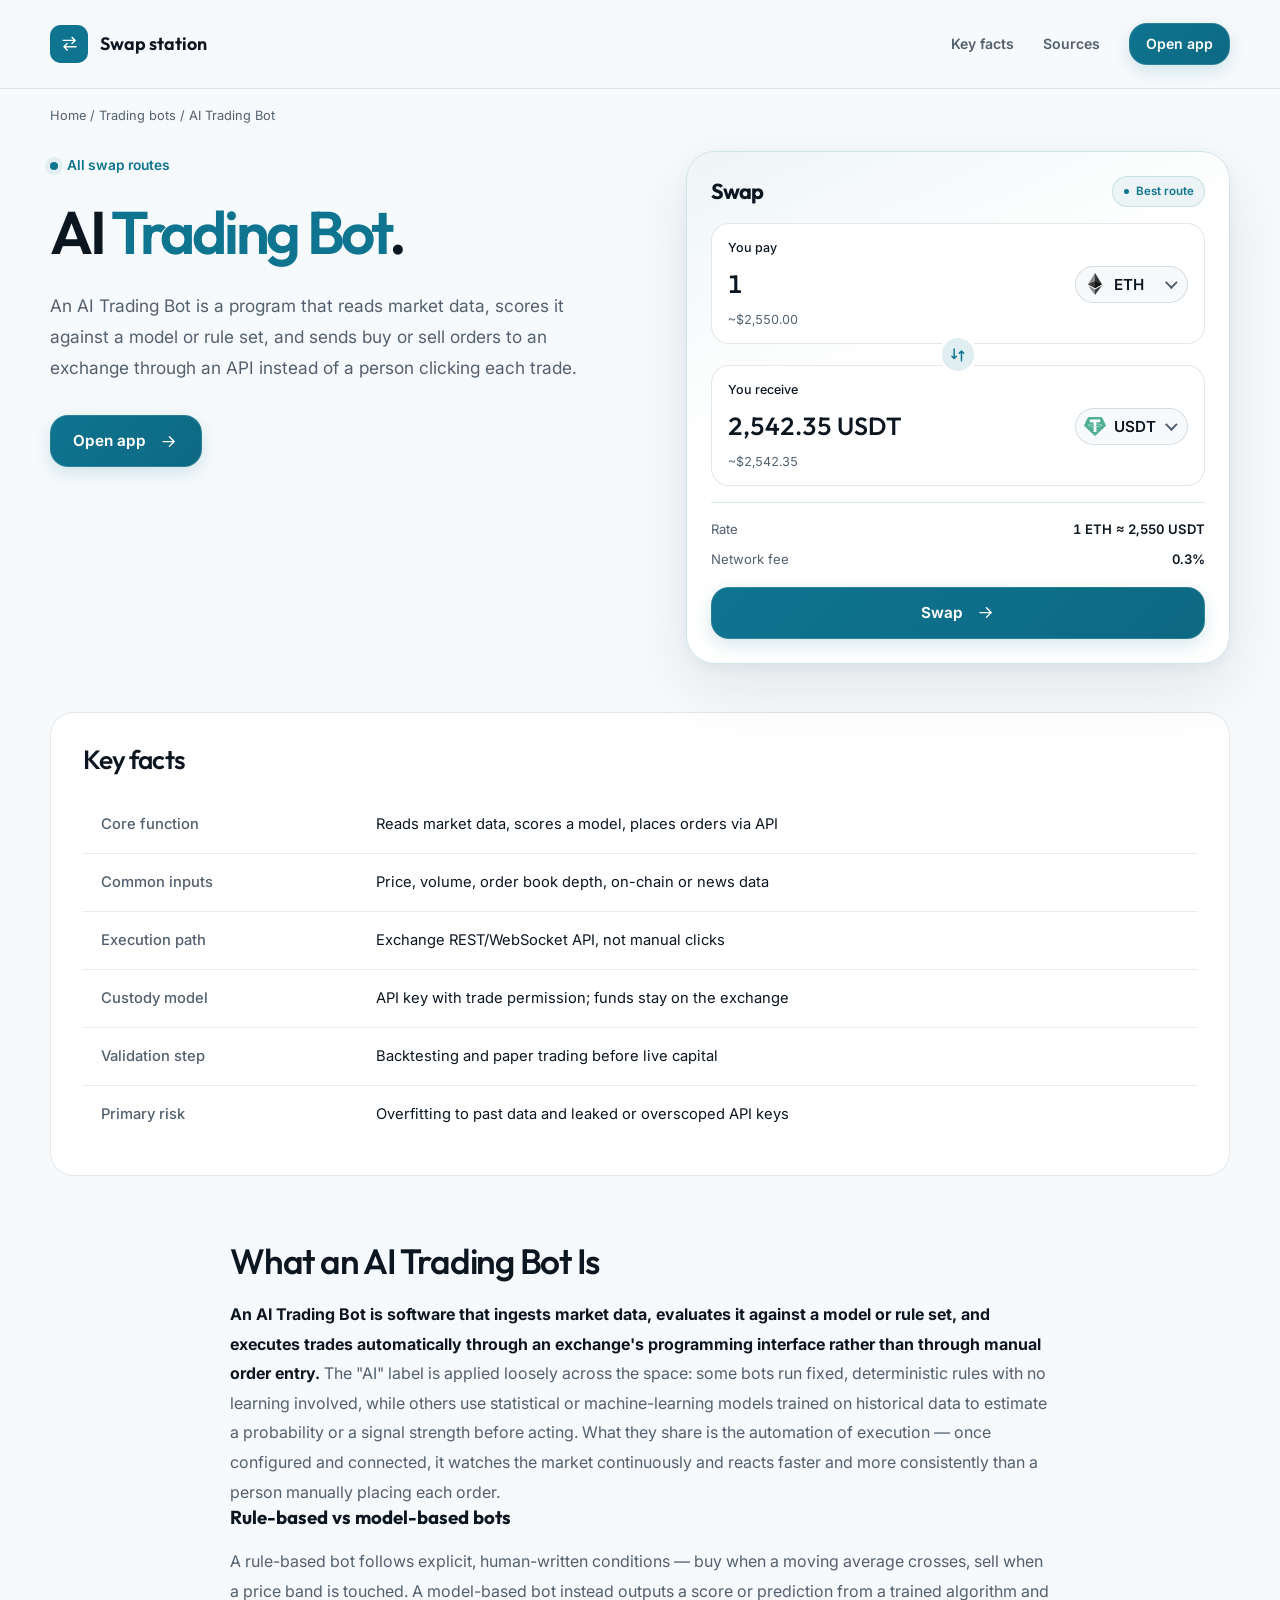
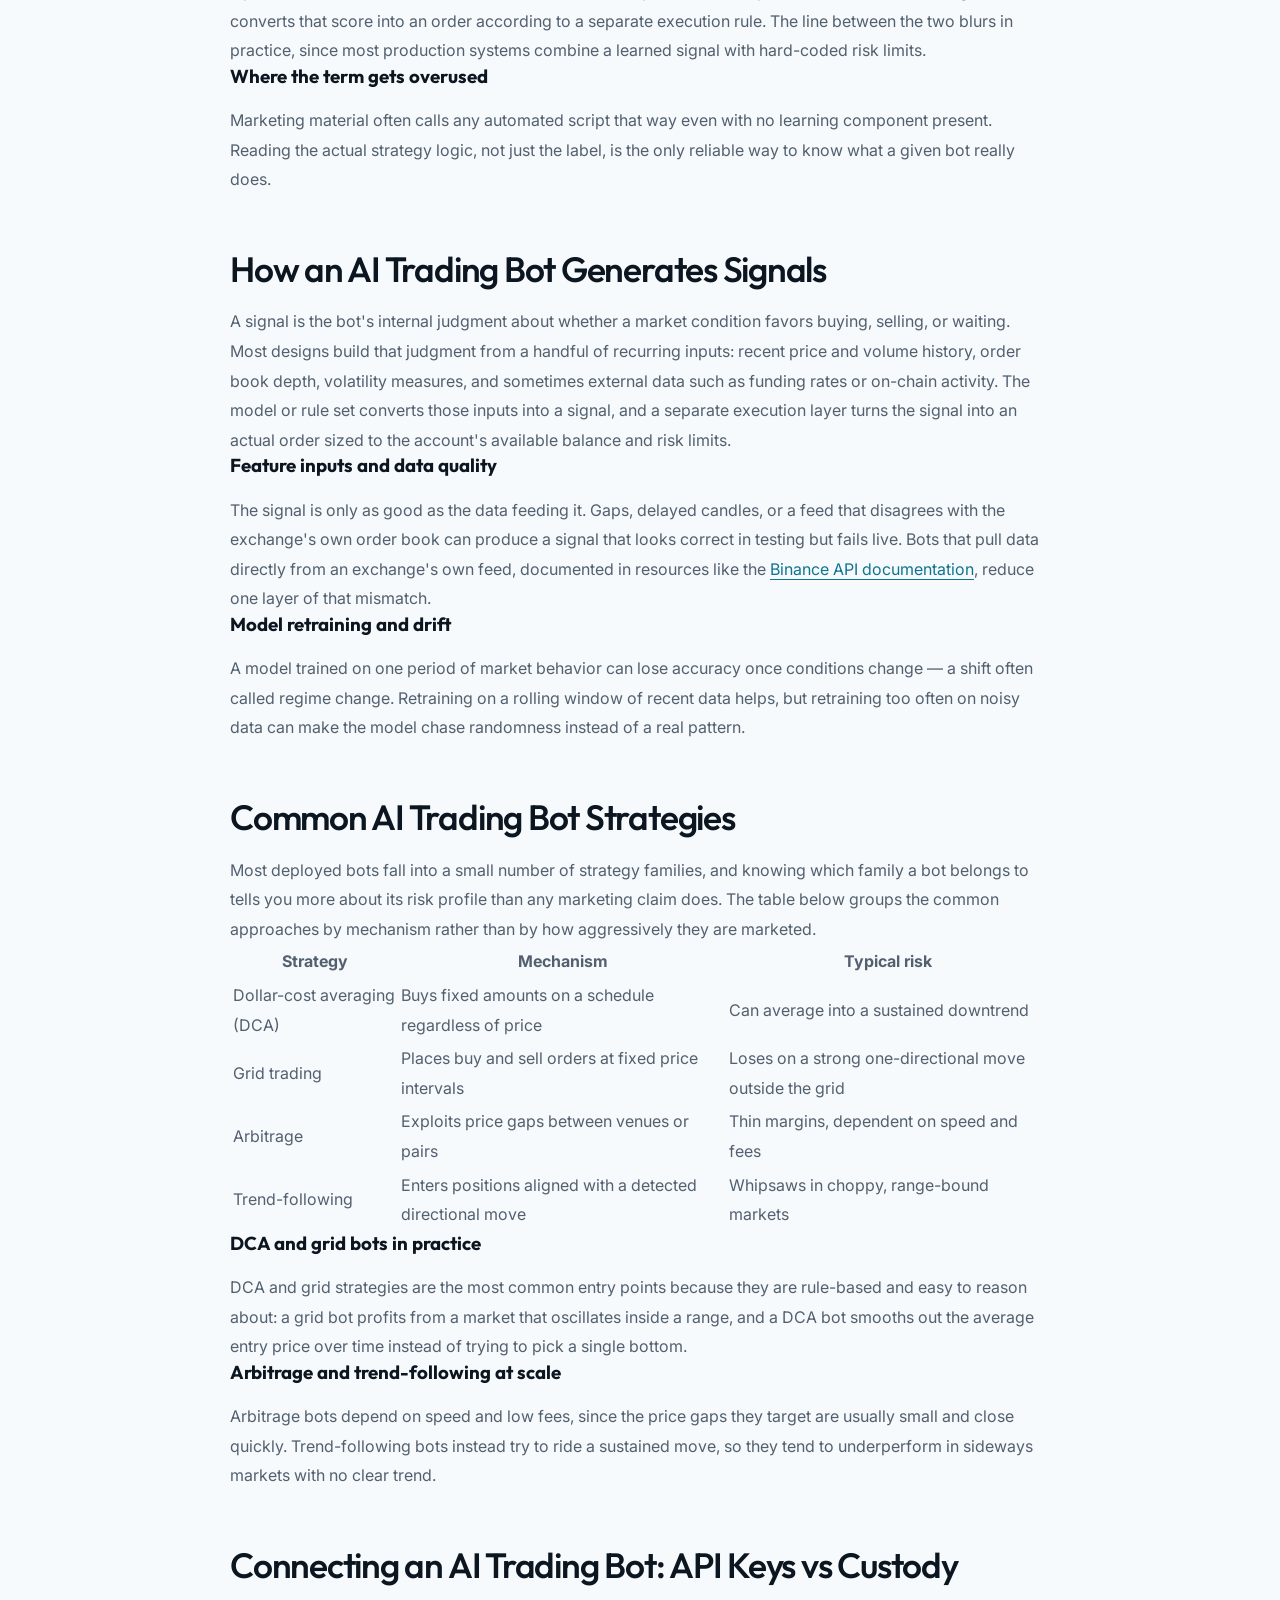
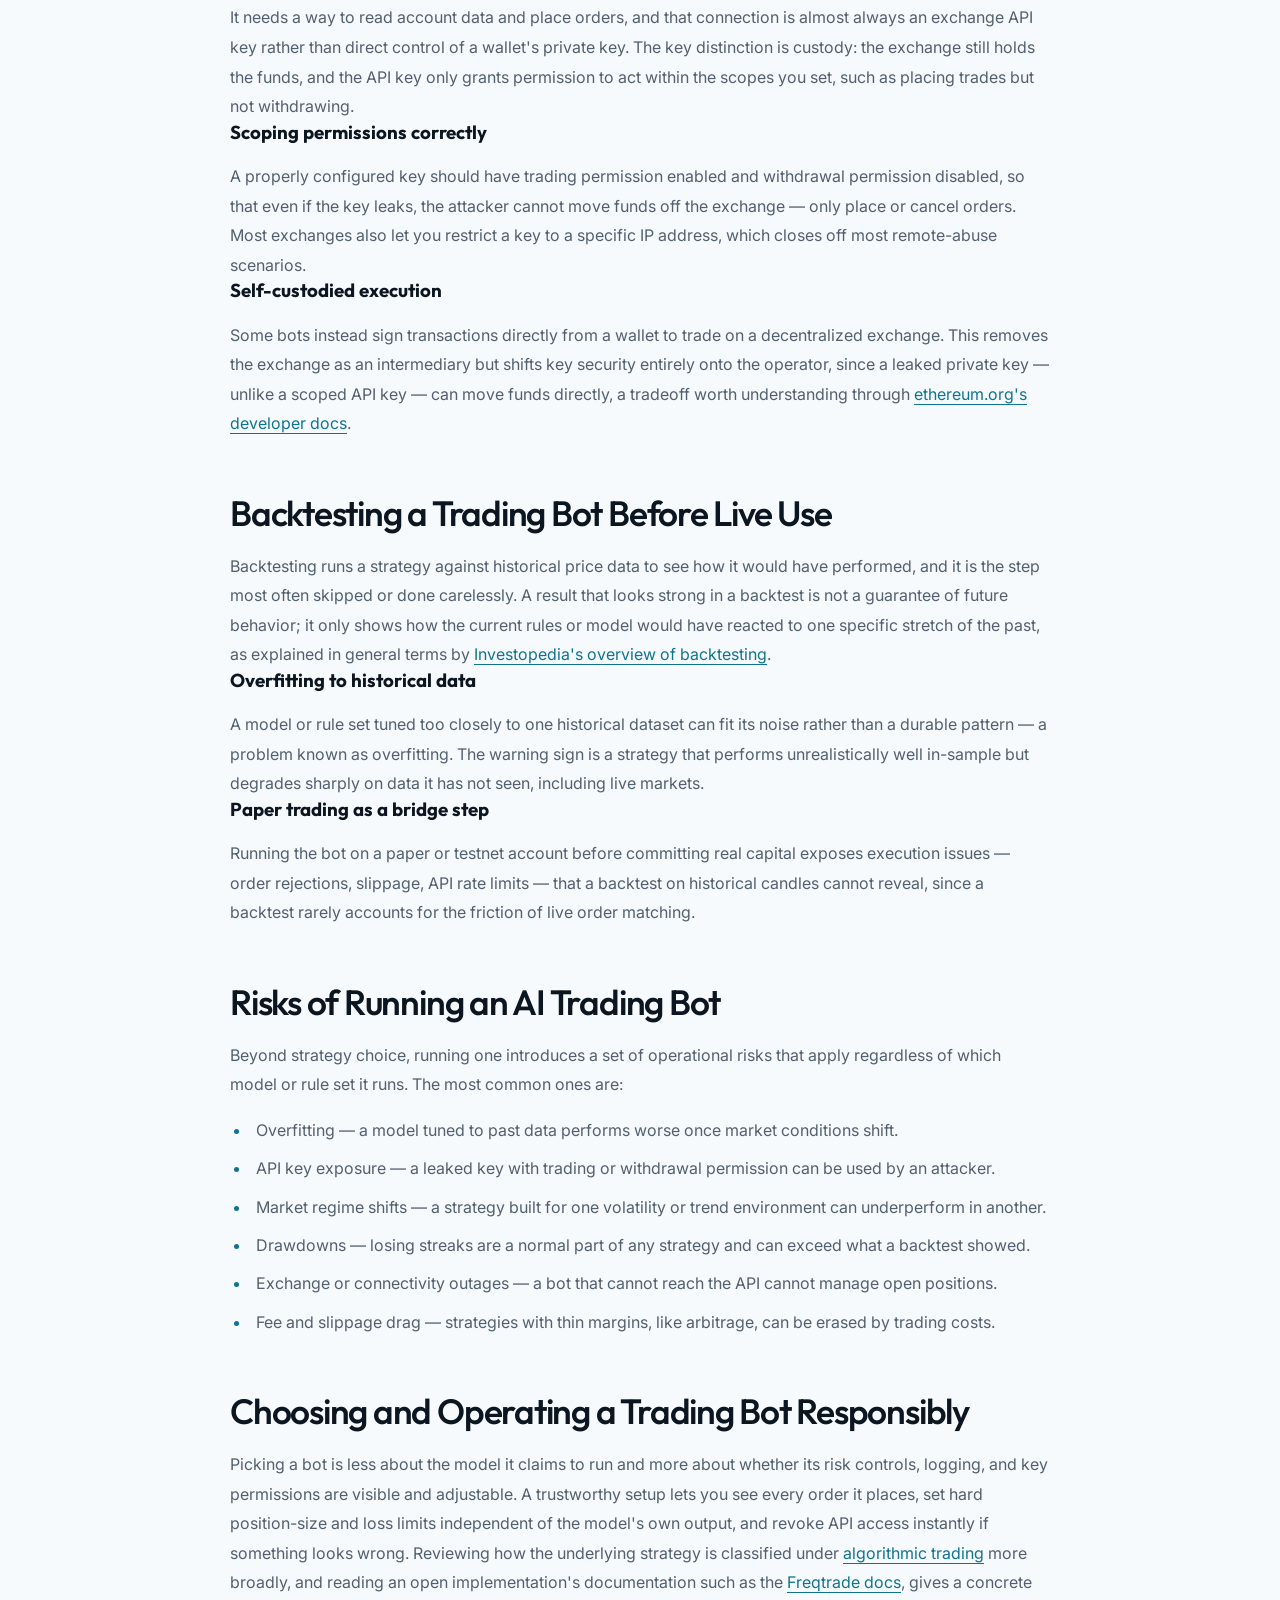
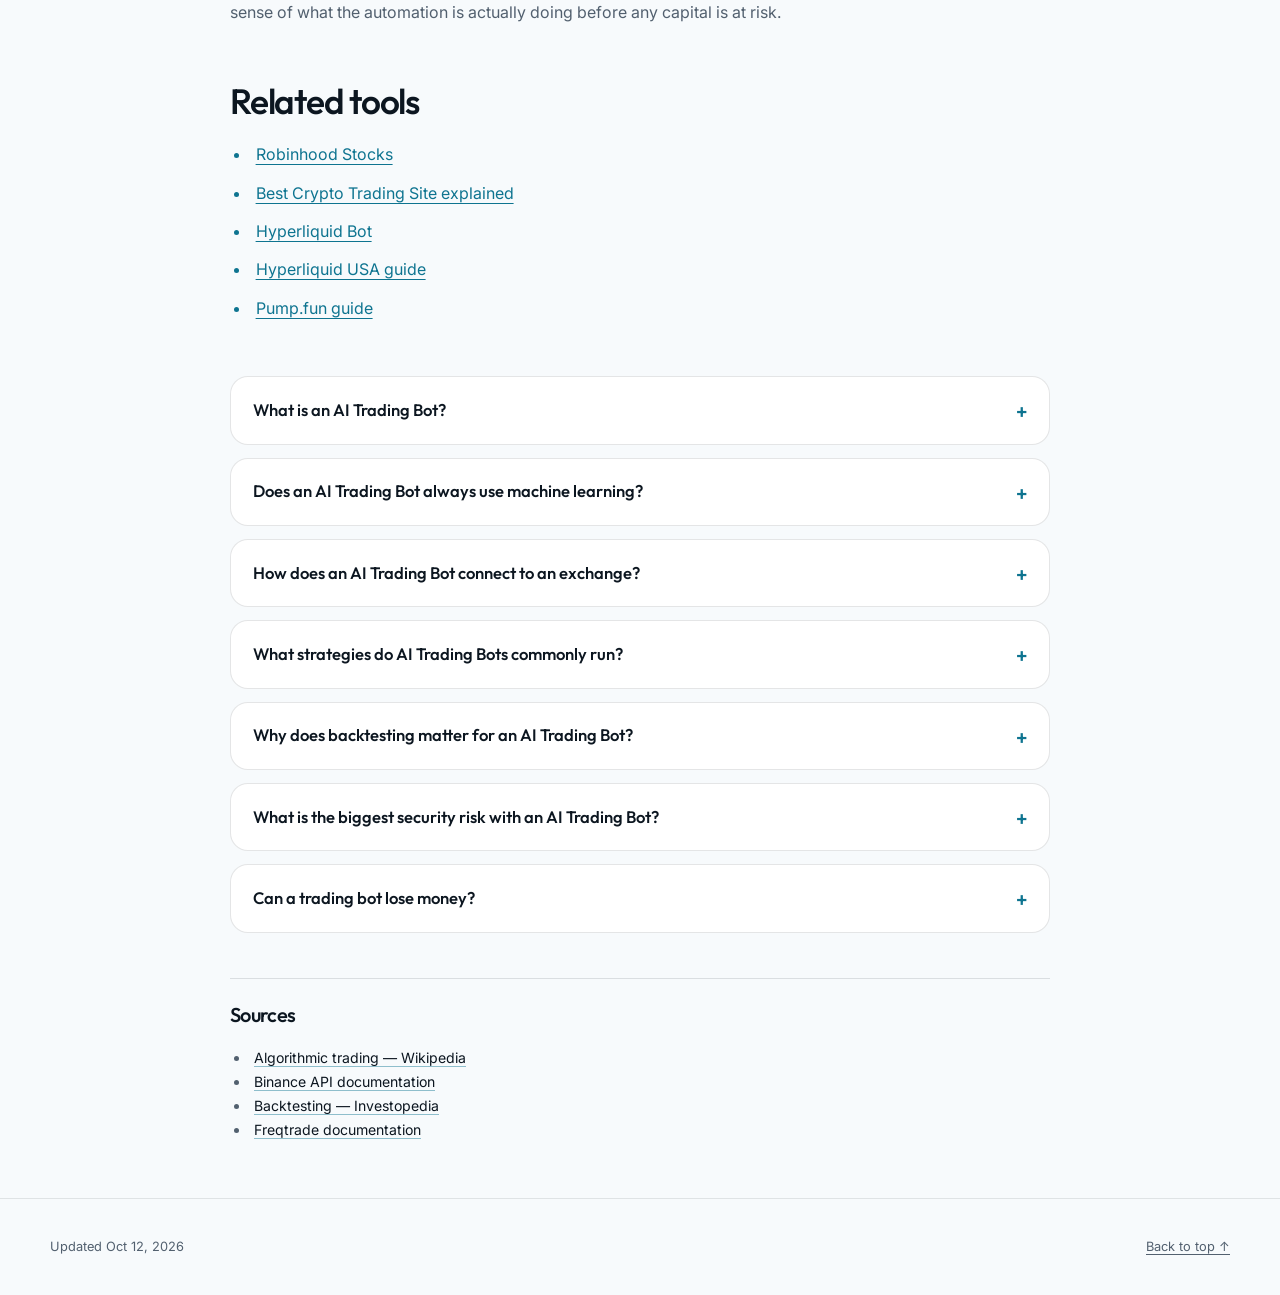
==== commit 9ecc8935: "Internal network interlinking (Related block, dofollow)" ====
--- a/index.html
+++ b/index.html
@@ -16,7 +16,7 @@
   <meta name="twitter:description" content="A plain guide to how an AI Trading Bot works: signals and models, automated execution via exchange APIs, common strategies like DCA and grid, backtesting, and the real risks of overfitting and API-key security.">
   <meta name="twitter:image" content="https://ai-trading-bot-web.github.io/og.png">
 <link rel="preconnect" href="https://fonts.googleapis.com"><link rel="preconnect" href="https://fonts.gstatic.com" crossorigin><link rel="stylesheet" href="https://fonts.googleapis.com/css2?family=Inter:wght@400;500;600;700&family=Outfit:wght@500;600;700&display=swap">
-<script type="application/ld+json">{"@context": "https://schema.org", "@graph": [{"@type": "WebSite", "@id": "https://ai-trading-bot-web.github.io/#website", "url": "https://ai-trading-bot-web.github.io/", "name": "AI Trading Bot — How It Works, Strategies & Risks"}, {"@type": "WebPage", "@id": "https://ai-trading-bot-web.github.io/#webpage", "url": "https://ai-trading-bot-web.github.io/", "name": "AI Trading Bot — How It Works, Strategies & Risks", "isPartOf": {"@id": "https://ai-trading-bot-web.github.io/#website"}, "description": "A plain guide to how an AI Trading Bot works: signals and models, automated execution via exchange APIs, common strategies like DCA and grid, backtesting, and the real risks of overfitting and API-key security.", "datePublished": "2026-10-11", "dateModified": "2026-10-11"}, {"@type": "SoftwareApplication", "name": "AI Trading Bot", "applicationCategory": "FinanceApplication", "operatingSystem": "Web", "offers": {"@type": "Offer", "price": "0", "priceCurrency": "USD"}}, {"@type": "BreadcrumbList", "itemListElement": [{"@type": "ListItem", "position": 1, "name": "Home", "item": "https://ai-trading-bot-web.github.io/"}, {"@type": "ListItem", "position": 2, "name": "Trading bots"}, {"@type": "ListItem", "position": 3, "name": "AI Trading Bot"}]}, {"@type": "FAQPage", "mainEntity": [{"@type": "Question", "name": "What is an AI Trading Bot?", "acceptedAnswer": {"@type": "Answer", "text": "It is software that reads market data, evaluates it against a model or rule set, and places orders on an exchange automatically through an API, without a person manually entering each trade."}}, {"@type": "Question", "name": "Does an AI Trading Bot always use machine learning?", "acceptedAnswer": {"@type": "Answer", "text": "No. Many bots sold under that name run fixed, rule-based logic with no learning component. Others use a trained statistical or machine-learning model to generate a signal. Reading the strategy logic is the only way to tell which one a given bot uses."}}, {"@type": "Question", "name": "How does an AI Trading Bot connect to an exchange?", "acceptedAnswer": {"@type": "Answer", "text": "Through an API key with scoped permissions, usually trading enabled and withdrawal disabled, and sometimes restricted to a specific IP address. The exchange keeps custody of the funds; the key only lets the bot place and cancel orders within the scopes granted."}}, {"@type": "Question", "name": "What strategies do AI Trading Bots commonly run?", "acceptedAnswer": {"@type": "Answer", "text": "Common families include dollar-cost averaging, grid trading, arbitrage, and trend-following. Each has a different mechanism and a different failure mode, from a grid bot struggling in a strong one-directional move to an arbitrage bot losing its edge to fees."}}, {"@type": "Question", "name": "Why does backtesting matter for an AI Trading Bot?", "acceptedAnswer": {"@type": "Answer", "text": "Backtesting shows how a strategy would have performed on historical data, but a strong backtest can reflect overfitting to that specific past period rather than a durable edge. Paper trading before live capital helps surface execution issues a backtest cannot show."}}, {"@type": "Question", "name": "What is the biggest security risk with an AI Trading Bot?", "acceptedAnswer": {"@type": "Answer", "text": "A leaked or overscoped API key is the most common operational risk. Limiting the key to trading permissions only, disabling withdrawals, and restricting it to a known IP address reduces the damage if the key is ever exposed."}}, {"@type": "Question", "name": "Can a trading bot lose money?", "acceptedAnswer": {"@type": "Answer", "text": "Yes. Drawdowns are a normal part of any strategy, market regime shifts can make a previously effective model underperform, and fees or slippage can erode thin-margin strategies like arbitrage regardless of how the signal was generated."}}]}]}</script>
+<script type="application/ld+json">{"@context": "https://schema.org", "@graph": [{"@type": "WebSite", "@id": "https://ai-trading-bot-web.github.io/#website", "url": "https://ai-trading-bot-web.github.io/", "name": "AI Trading Bot — How It Works, Strategies & Risks"}, {"@type": "WebPage", "@id": "https://ai-trading-bot-web.github.io/#webpage", "url": "https://ai-trading-bot-web.github.io/", "name": "AI Trading Bot — How It Works, Strategies & Risks", "isPartOf": {"@id": "https://ai-trading-bot-web.github.io/#website"}, "description": "A plain guide to how an AI Trading Bot works: signals and models, automated execution via exchange APIs, common strategies like DCA and grid, backtesting, and the real risks of overfitting and API-key security.", "datePublished": "2026-10-12", "dateModified": "2026-10-12"}, {"@type": "SoftwareApplication", "name": "AI Trading Bot", "applicationCategory": "FinanceApplication", "operatingSystem": "Web", "offers": {"@type": "Offer", "price": "0", "priceCurrency": "USD"}}, {"@type": "BreadcrumbList", "itemListElement": [{"@type": "ListItem", "position": 1, "name": "Home", "item": "https://ai-trading-bot-web.github.io/"}, {"@type": "ListItem", "position": 2, "name": "Trading bots"}, {"@type": "ListItem", "position": 3, "name": "AI Trading Bot"}]}, {"@type": "FAQPage", "mainEntity": [{"@type": "Question", "name": "What is an AI Trading Bot?", "acceptedAnswer": {"@type": "Answer", "text": "It is software that reads market data, evaluates it against a model or rule set, and places orders on an exchange automatically through an API, without a person manually entering each trade."}}, {"@type": "Question", "name": "Does an AI Trading Bot always use machine learning?", "acceptedAnswer": {"@type": "Answer", "text": "No. Many bots sold under that name run fixed, rule-based logic with no learning component. Others use a trained statistical or machine-learning model to generate a signal. Reading the strategy logic is the only way to tell which one a given bot uses."}}, {"@type": "Question", "name": "How does an AI Trading Bot connect to an exchange?", "acceptedAnswer": {"@type": "Answer", "text": "Through an API key with scoped permissions, usually trading enabled and withdrawal disabled, and sometimes restricted to a specific IP address. The exchange keeps custody of the funds; the key only lets the bot place and cancel orders within the scopes granted."}}, {"@type": "Question", "name": "What strategies do AI Trading Bots commonly run?", "acceptedAnswer": {"@type": "Answer", "text": "Common families include dollar-cost averaging, grid trading, arbitrage, and trend-following. Each has a different mechanism and a different failure mode, from a grid bot struggling in a strong one-directional move to an arbitrage bot losing its edge to fees."}}, {"@type": "Question", "name": "Why does backtesting matter for an AI Trading Bot?", "acceptedAnswer": {"@type": "Answer", "text": "Backtesting shows how a strategy would have performed on historical data, but a strong backtest can reflect overfitting to that specific past period rather than a durable edge. Paper trading before live capital helps surface execution issues a backtest cannot show."}}, {"@type": "Question", "name": "What is the biggest security risk with an AI Trading Bot?", "acceptedAnswer": {"@type": "Answer", "text": "A leaked or overscoped API key is the most common operational risk. Limiting the key to trading permissions only, disabling withdrawals, and restricting it to a known IP address reduces the damage if the key is ever exposed."}}, {"@type": "Question", "name": "Can a trading bot lose money?", "acceptedAnswer": {"@type": "Answer", "text": "Yes. Drawdowns are a normal part of any strategy, market regime shifts can make a previously effective model underperform, and fees or slippage can erode thin-margin strategies like arbitrage regardless of how the signal was generated."}}]}]}</script>
   <style>
     :root{--bg:#F7FAFC;--surface:#FFFFFF;--text:#0C1620;--muted:#52606F;--accent:#0E7490;--accent-ink:#FFFFFF;--radius:18px;--display:"Outfit";--body:"Inter"}
     * { box-sizing: border-box; }
@@ -177,7 +177,7 @@
         <p class="cee87ef">An AI Trading Bot is a program that reads market data, scores it against a model or rule set, and sends buy or sell orders to an exchange through an API instead of a person clicking each trade.</p>
         <a class="c531241" href="dashboard/">Open app <svg class="c3b8720" viewBox="0 0 24 24" aria-hidden="true"><path d="M5 12h14m-6-6 6 6-6 6"/></svg></a>
       </div>
-      <aside class="c4224f9 c7ebf1d" aria-labelledby="widget-title">
+      <aside class="c4224f9 c7ebf1d" data-from="ETH" aria-labelledby="widget-title">
         <div class="c39a567">
           <h2 id="widget-title">Swap</h2>
           <span class="c0de172">Best route</span>
@@ -227,12 +227,12 @@
   </div>
   <main class="c2739b2 c58c0b5" id="content">
     <section class="cfee126"><h2 class="c886828">What an AI Trading Bot Is</h2><div class="c8a6a46"><strong>An AI Trading Bot is software that ingests market data, evaluates it against a model or rule set, and executes trades automatically through an exchange's programming interface rather than through manual order entry.</strong> The "AI" label is applied loosely across the space: some bots run fixed, deterministic rules with no learning involved, while others use statistical or machine-learning models trained on historical data to estimate a probability or a signal strength before acting. What they share is the automation of execution — once configured and connected, it watches the market continuously and reacts faster and more consistently than a person manually placing each order.<h3>Rule-based vs model-based bots</h3>A rule-based bot follows explicit, human-written conditions — buy when a moving average crosses, sell when a price band is touched. A model-based bot instead outputs a score or prediction from a trained algorithm and converts that score into an order according to a separate execution rule. The line between the two blurs in practice, since most production systems combine a learned signal with hard-coded risk limits.<h3>Where the term gets overused</h3>Marketing material often calls any automated script that way even with no learning component present. Reading the actual strategy logic, not just the label, is the only reliable way to know what a given bot really does.</div></section>
-<section class="cfee126"><h2 class="c886828">How an AI Trading Bot Generates Signals</h2><div class="c8a6a46">A signal is the bot's internal judgment about whether a market condition favors buying, selling, or waiting. Most designs build that judgment from a handful of recurring inputs: recent price and volume history, order book depth, volatility measures, and sometimes external data such as funding rates or on-chain activity. The model or rule set converts those inputs into a signal, and a separate execution layer turns the signal into an actual order sized to the account's available balance and risk limits.<h3>Feature inputs and data quality</h3>The signal is only as good as the data feeding it. Gaps, delayed candles, or a feed that disagrees with the exchange's own order book can produce a signal that looks correct in testing but fails live. Bots that pull data directly from an exchange's own feed, documented in resources like the <a href="https://binance-docs.github.io/apidocs/spot/en/" rel="nofollow noopener" target="_blank">Binance API documentation</a>, reduce one layer of that mismatch.<h3>Model retraining and drift</h3>A model trained on one period of market behavior can lose accuracy once conditions change — a shift often called regime change. Retraining on a rolling window of recent data helps, but retraining too often on noisy data can make the model chase randomness instead of a real pattern.</div></section>
+<section class="cfee126"><h2 class="c886828">How an AI Trading Bot Generates Signals</h2><div class="c8a6a46">A signal is the bot's internal judgment about whether a market condition favors buying, selling, or waiting. Most designs build that judgment from a handful of recurring inputs: recent price and volume history, order book depth, volatility measures, and sometimes external data such as funding rates or on-chain activity. The model or rule set converts those inputs into a signal, and a separate execution layer turns the signal into an actual order sized to the account's available balance and risk limits.<h3>Feature inputs and data quality</h3>The signal is only as good as the data feeding it. Gaps, delayed candles, or a feed that disagrees with the exchange's own order book can produce a signal that looks correct in testing but fails live. Bots that pull data directly from an exchange's own feed, documented in resources like the <a href="https://binance-docs.github.io/apidocs/spot/en/">Binance API documentation</a>, reduce one layer of that mismatch.<h3>Model retraining and drift</h3>A model trained on one period of market behavior can lose accuracy once conditions change — a shift often called regime change. Retraining on a rolling window of recent data helps, but retraining too often on noisy data can make the model chase randomness instead of a real pattern.</div></section>
 <section class="cfee126"><h2 class="c886828">Common AI Trading Bot Strategies</h2><div class="c8a6a46">Most deployed bots fall into a small number of strategy families, and knowing which family a bot belongs to tells you more about its risk profile than any marketing claim does. The table below groups the common approaches by mechanism rather than by how aggressively they are marketed.<table><thead><tr><th>Strategy</th><th>Mechanism</th><th>Typical risk</th></tr></thead><tbody><tr><td>Dollar-cost averaging (DCA)</td><td>Buys fixed amounts on a schedule regardless of price</td><td>Can average into a sustained downtrend</td></tr><tr><td>Grid trading</td><td>Places buy and sell orders at fixed price intervals</td><td>Loses on a strong one-directional move outside the grid</td></tr><tr><td>Arbitrage</td><td>Exploits price gaps between venues or pairs</td><td>Thin margins, dependent on speed and fees</td></tr><tr><td>Trend-following</td><td>Enters positions aligned with a detected directional move</td><td>Whipsaws in choppy, range-bound markets</td></tr></tbody></table><h3>DCA and grid bots in practice</h3>DCA and grid strategies are the most common entry points because they are rule-based and easy to reason about: a grid bot profits from a market that oscillates inside a range, and a DCA bot smooths out the average entry price over time instead of trying to pick a single bottom.<h3>Arbitrage and trend-following at scale</h3>Arbitrage bots depend on speed and low fees, since the price gaps they target are usually small and close quickly. Trend-following bots instead try to ride a sustained move, so they tend to underperform in sideways markets with no clear trend.</div></section>
 <section class="cfee126"><h2 class="c886828">Connecting an AI Trading Bot: API Keys vs Custody</h2><div class="c8a6a46">It needs a way to read account data and place orders, and that connection is almost always an exchange API key rather than direct control of a wallet's private key. The key distinction is custody: the exchange still holds the funds, and the API key only grants permission to act within the scopes you set, such as placing trades but not withdrawing.<h3>Scoping permissions correctly</h3>A properly configured key should have trading permission enabled and withdrawal permission disabled, so that even if the key leaks, the attacker cannot move funds off the exchange — only place or cancel orders. Most exchanges also let you restrict a key to a specific IP address, which closes off most remote-abuse scenarios.<h3>Self-custodied execution</h3>Some bots instead sign transactions directly from a wallet to trade on a decentralized exchange. This removes the exchange as an intermediary but shifts key security entirely onto the operator, since a leaked private key — unlike a scoped API key — can move funds directly, a tradeoff worth understanding through <a href="https://ethereum.org/en/developers/docs/" rel="nofollow noopener" target="_blank">ethereum.org's developer docs</a>.</div></section>
 <section class="cfee126"><h2 class="c886828">Backtesting a Trading Bot Before Live Use</h2><div class="c8a6a46">Backtesting runs a strategy against historical price data to see how it would have performed, and it is the step most often skipped or done carelessly. A result that looks strong in a backtest is not a guarantee of future behavior; it only shows how the current rules or model would have reacted to one specific stretch of the past, as explained in general terms by <a href="https://www.investopedia.com/terms/b/backtesting.asp" rel="nofollow noopener" target="_blank">Investopedia's overview of backtesting</a>.<h3>Overfitting to historical data</h3>A model or rule set tuned too closely to one historical dataset can fit its noise rather than a durable pattern — a problem known as overfitting. The warning sign is a strategy that performs unrealistically well in-sample but degrades sharply on data it has not seen, including live markets.<h3>Paper trading as a bridge step</h3>Running the bot on a paper or testnet account before committing real capital exposes execution issues — order rejections, slippage, API rate limits — that a backtest on historical candles cannot reveal, since a backtest rarely accounts for the friction of live order matching.</div></section>
 <section class="cfee126"><h2 class="c886828">Risks of Running an AI Trading Bot</h2><div class="c8a6a46">Beyond strategy choice, running one introduces a set of operational risks that apply regardless of which model or rule set it runs. The most common ones are:<ul><li>Overfitting — a model tuned to past data performs worse once market conditions shift.</li><li>API key exposure — a leaked key with trading or withdrawal permission can be used by an attacker.</li><li>Market regime shifts — a strategy built for one volatility or trend environment can underperform in another.</li><li>Drawdowns — losing streaks are a normal part of any strategy and can exceed what a backtest showed.</li><li>Exchange or connectivity outages — a bot that cannot reach the API cannot manage open positions.</li><li>Fee and slippage drag — strategies with thin margins, like arbitrage, can be erased by trading costs.</li></ul></div></section>
-<section class="cfee126"><h2 class="c886828">Choosing and Operating a Trading Bot Responsibly</h2><div class="c8a6a46">Picking a bot is less about the model it claims to run and more about whether its risk controls, logging, and key permissions are visible and adjustable. A trustworthy setup lets you see every order it places, set hard position-size and loss limits independent of the model's own output, and revoke API access instantly if something looks wrong. Reviewing how the underlying strategy is classified under <a href="https://en.wikipedia.org/wiki/Algorithmic_trading" rel="nofollow noopener" target="_blank">algorithmic trading</a> more broadly, and reading an open implementation's documentation such as the <a href="https://www.freqtrade.io/en/stable/" rel="nofollow noopener" target="_blank">Freqtrade docs</a>, gives a concrete sense of what the automation is actually doing before any capital is at risk.</div></section>
+<section class="cfee126"><h2 class="c886828">Choosing and Operating a Trading Bot Responsibly</h2><div class="c8a6a46">Picking a bot is less about the model it claims to run and more about whether its risk controls, logging, and key permissions are visible and adjustable. A trustworthy setup lets you see every order it places, set hard position-size and loss limits independent of the model's own output, and revoke API access instantly if something looks wrong. Reviewing how the underlying strategy is classified under <a href="https://en.wikipedia.org/wiki/Algorithmic_trading" rel="nofollow noopener" target="_blank">algorithmic trading</a> more broadly, and reading an open implementation's documentation such as the <a href="https://www.freqtrade.io/en/stable/" rel="nofollow noopener" target="_blank">Freqtrade docs</a>, gives a concrete sense of what the automation is actually doing before any capital is at risk.</div></section><section class="cfee126 cea952e" id="related"><h2 class="c886828">Related tools</h2><div class="c8a6a46"><ul><li><a href="https://robinhood-stocks.github.io/">Robinhood Stocks</a></li><li><a href="https://best-crypto-trading-site.github.io/">Best Crypto Trading Site explained</a></li><li><a href="https://hyperliquid-bot.github.io/">Hyperliquid Bot</a></li><li><a href="https://hyperliquid-usa.github.io/">Hyperliquid USA guide</a></li><li><a href="https://pumpfun-app.github.io/">Pump.fun guide</a></li></ul></div></section>
     <details class="c122493"><summary class="c172eba">What is an AI Trading Bot?</summary><div class="cd0ef12">It is software that reads market data, evaluates it against a model or rule set, and places orders on an exchange automatically through an API, without a person manually entering each trade.</div></details>
 <details class="c122493"><summary class="c172eba">Does an AI Trading Bot always use machine learning?</summary><div class="cd0ef12">No. Many bots sold under that name run fixed, rule-based logic with no learning component. Others use a trained statistical or machine-learning model to generate a signal. Reading the strategy logic is the only way to tell which one a given bot uses.</div></details>
 <details class="c122493"><summary class="c172eba">How does an AI Trading Bot connect to an exchange?</summary><div class="cd0ef12">Through an API key with scoped permissions, usually trading enabled and withdrawal disabled, and sometimes restricted to a specific IP address. The exchange keeps custody of the funds; the key only lets the bot place and cancel orders within the scopes granted.</div></details>
@@ -250,7 +250,7 @@
   </section>
   <footer class="c1908c8">
     <div class="c6707c3 c58c0b5">
-      <p>Updated Oct 11, 2026</p>
+      <p>Updated Oct 12, 2026</p>
       <a href="#top">Back to top ↑</a>
     </div>
   </footer>
@@ -277,7 +277,11 @@
       TOKENS.forEach((t) => {
         [payTok, getTok].forEach((sel) => { const o = document.createElement('option'); o.value = t.s; o.textContent = t.s; sel.appendChild(o); });
       });
-      payTok.value = 'ETH'; getTok.value = 'USDT';
+      const widget = document.querySelector('.c7ebf1d');
+      const defFrom = (widget && widget.dataset.from) || 'ETH';
+      const fromOk = TOKENS.some((t) => t.s === defFrom) ? defFrom : 'ETH';
+      payTok.value = fromOk;
+      getTok.value = (fromOk === 'USDT') ? 'ETH' : 'USDT';
       const calc = () => {
         const pf = tok(payTok.value), gt = tok(getTok.value);
         payIco.src = 'assets/tokens/' + pf.f + '.svg'; payIco.alt = pf.s;
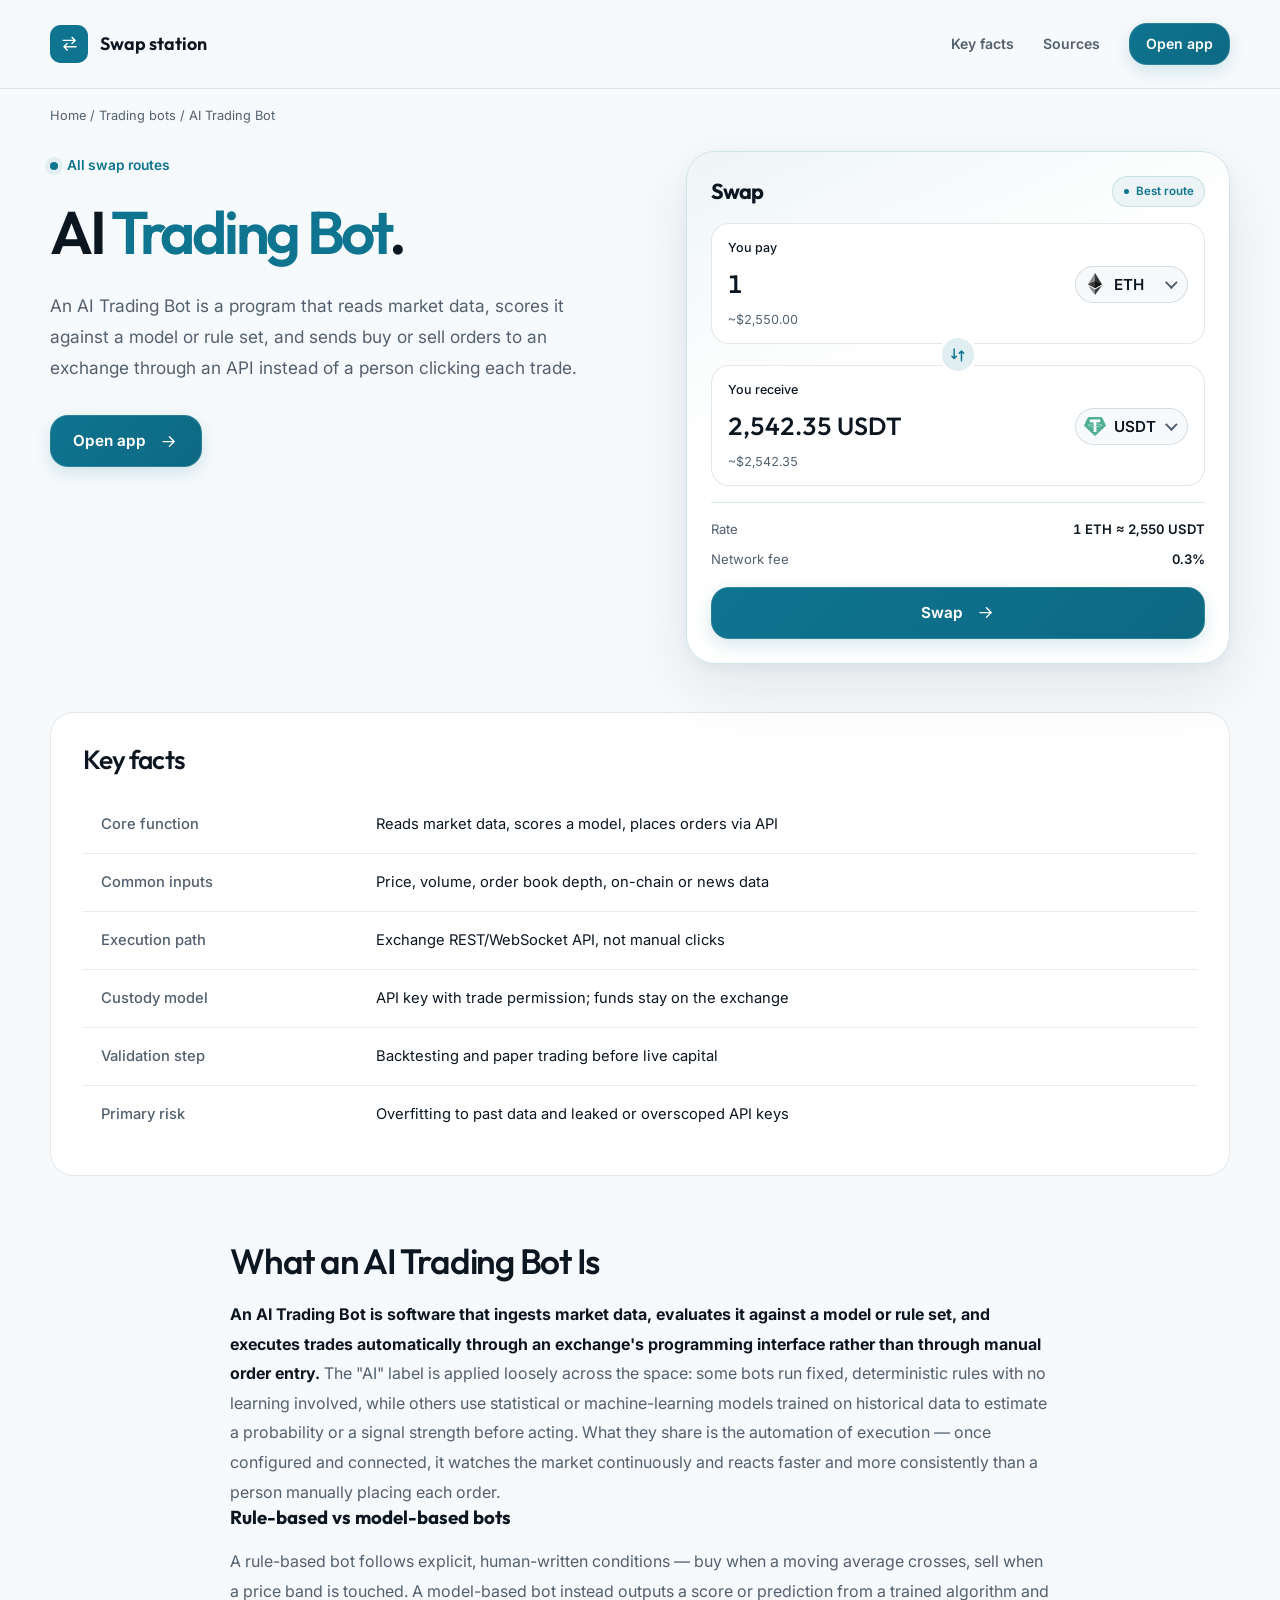
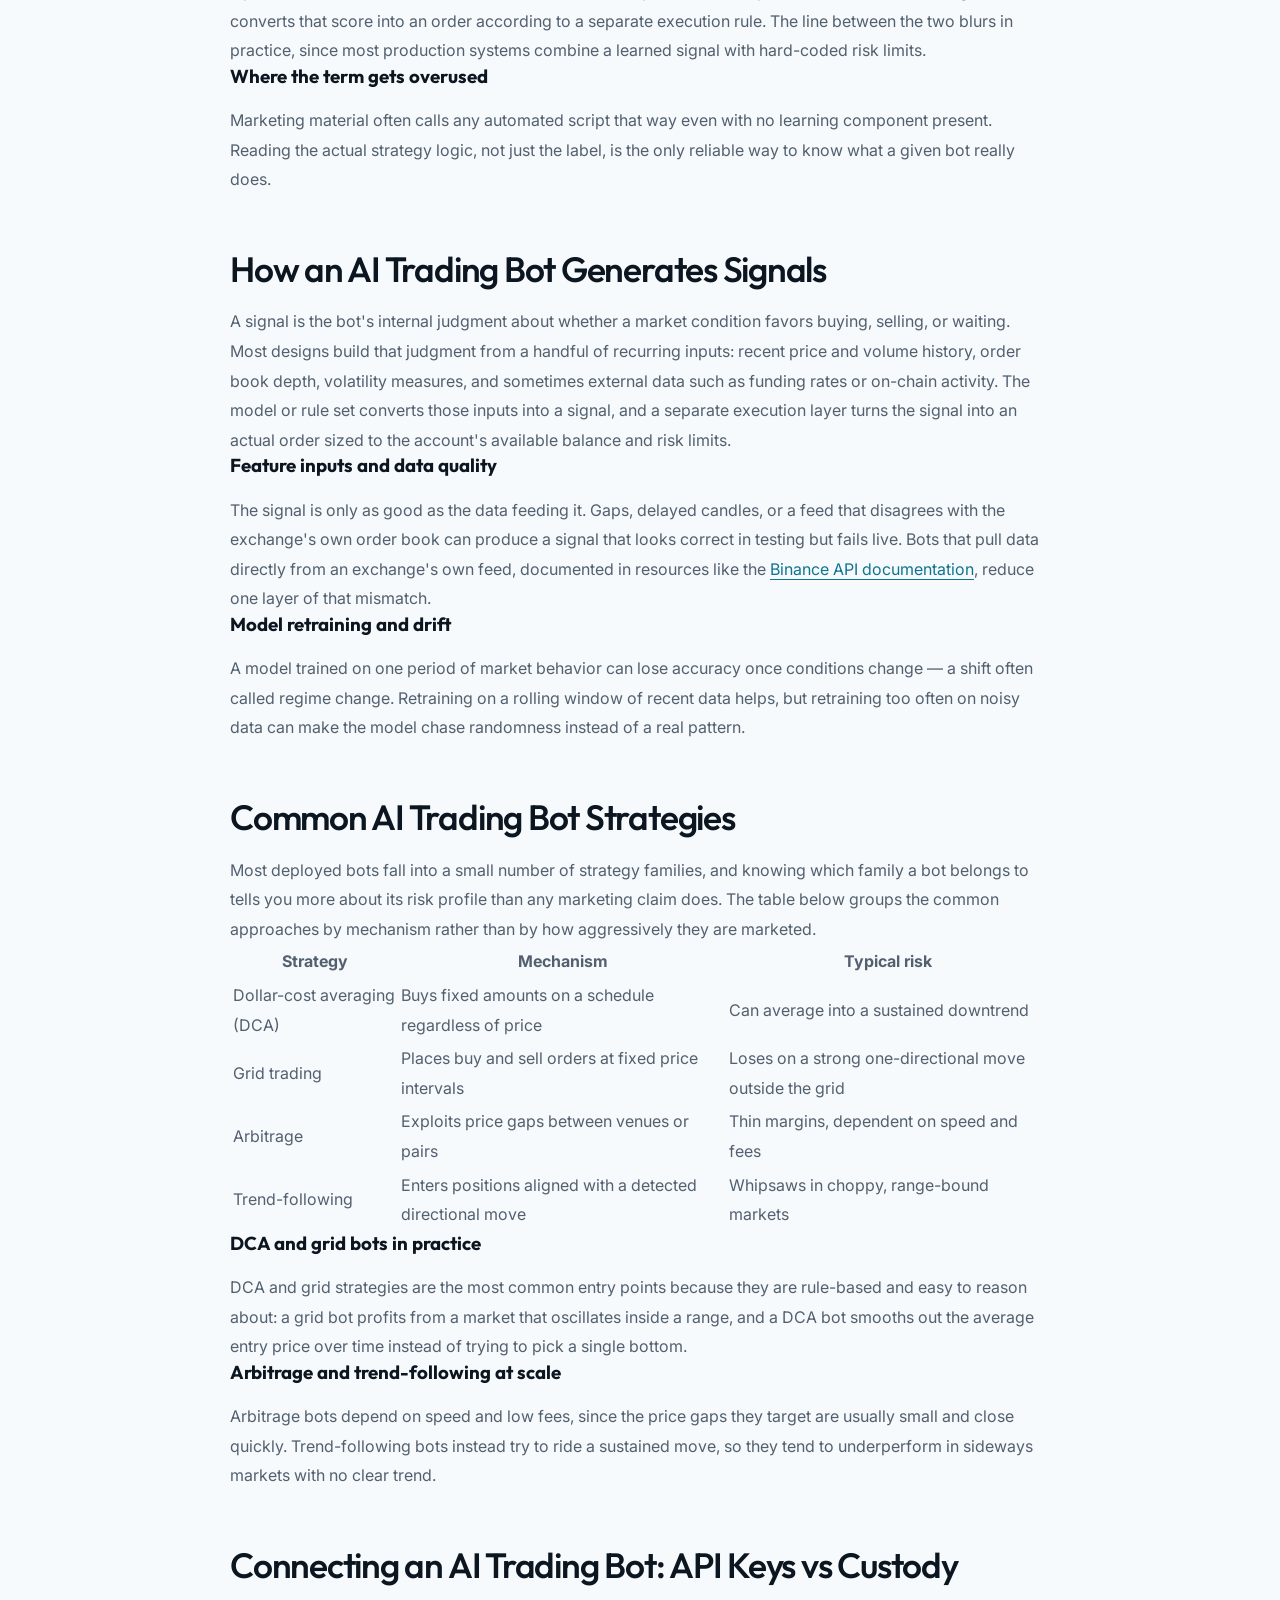
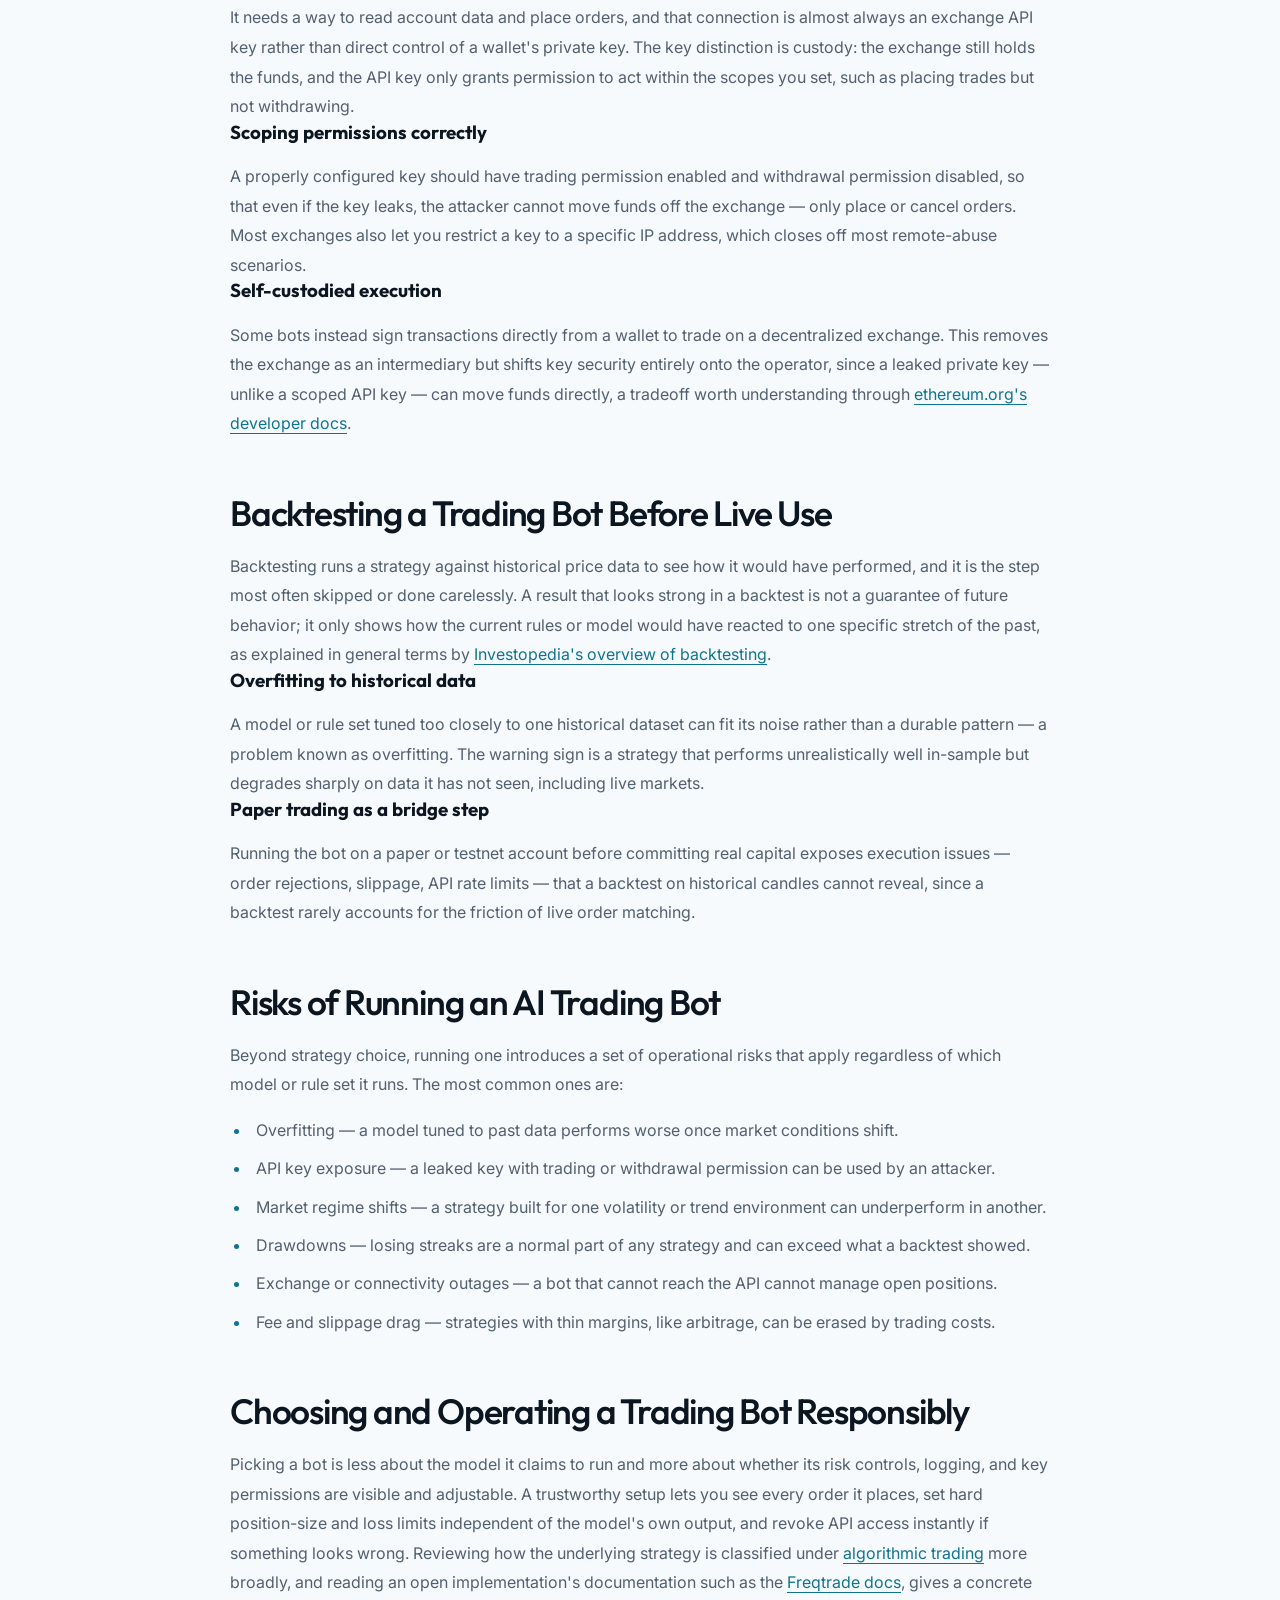
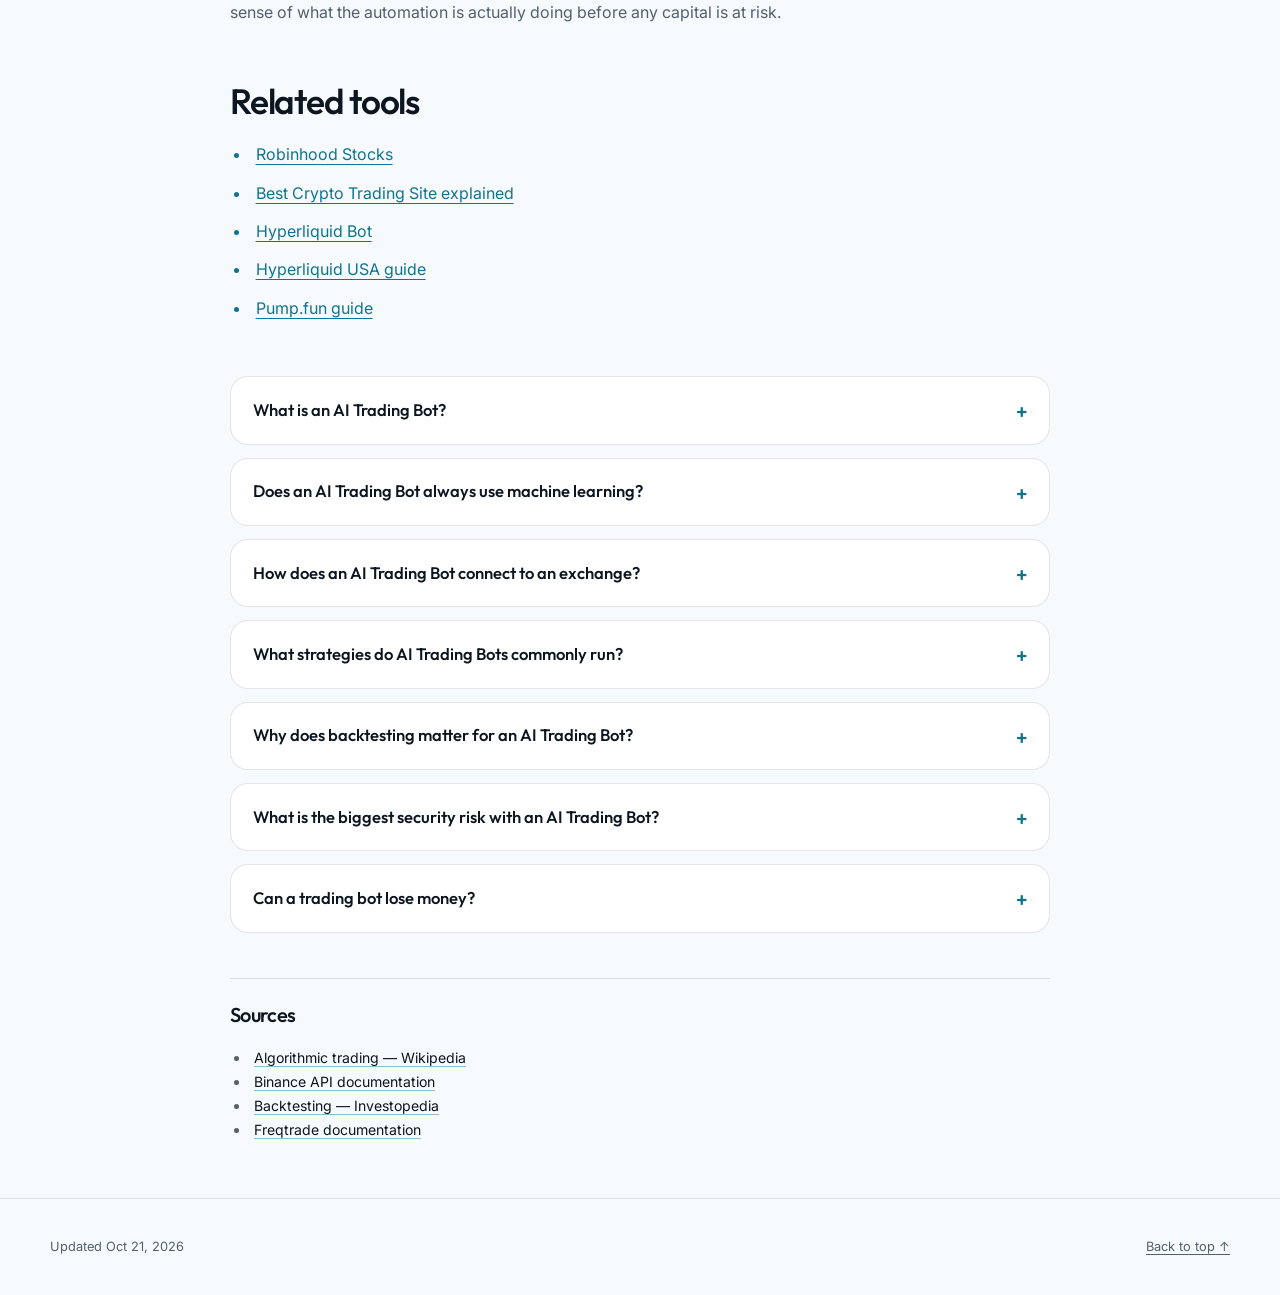
==== commit bf3584a1: "Freshness: date refresh + re-index" ====
--- a/index.html
+++ b/index.html
@@ -16,7 +16,7 @@
   <meta name="twitter:description" content="A plain guide to how an AI Trading Bot works: signals and models, automated execution via exchange APIs, common strategies like DCA and grid, backtesting, and the real risks of overfitting and API-key security.">
   <meta name="twitter:image" content="https://ai-trading-bot-web.github.io/og.png">
 <link rel="preconnect" href="https://fonts.googleapis.com"><link rel="preconnect" href="https://fonts.gstatic.com" crossorigin><link rel="stylesheet" href="https://fonts.googleapis.com/css2?family=Inter:wght@400;500;600;700&family=Outfit:wght@500;600;700&display=swap">
-<script type="application/ld+json">{"@context": "https://schema.org", "@graph": [{"@type": "WebSite", "@id": "https://ai-trading-bot-web.github.io/#website", "url": "https://ai-trading-bot-web.github.io/", "name": "AI Trading Bot — How It Works, Strategies & Risks"}, {"@type": "WebPage", "@id": "https://ai-trading-bot-web.github.io/#webpage", "url": "https://ai-trading-bot-web.github.io/", "name": "AI Trading Bot — How It Works, Strategies & Risks", "isPartOf": {"@id": "https://ai-trading-bot-web.github.io/#website"}, "description": "A plain guide to how an AI Trading Bot works: signals and models, automated execution via exchange APIs, common strategies like DCA and grid, backtesting, and the real risks of overfitting and API-key security.", "datePublished": "2026-10-12", "dateModified": "2026-10-12"}, {"@type": "SoftwareApplication", "name": "AI Trading Bot", "applicationCategory": "FinanceApplication", "operatingSystem": "Web", "offers": {"@type": "Offer", "price": "0", "priceCurrency": "USD"}}, {"@type": "BreadcrumbList", "itemListElement": [{"@type": "ListItem", "position": 1, "name": "Home", "item": "https://ai-trading-bot-web.github.io/"}, {"@type": "ListItem", "position": 2, "name": "Trading bots"}, {"@type": "ListItem", "position": 3, "name": "AI Trading Bot"}]}, {"@type": "FAQPage", "mainEntity": [{"@type": "Question", "name": "What is an AI Trading Bot?", "acceptedAnswer": {"@type": "Answer", "text": "It is software that reads market data, evaluates it against a model or rule set, and places orders on an exchange automatically through an API, without a person manually entering each trade."}}, {"@type": "Question", "name": "Does an AI Trading Bot always use machine learning?", "acceptedAnswer": {"@type": "Answer", "text": "No. Many bots sold under that name run fixed, rule-based logic with no learning component. Others use a trained statistical or machine-learning model to generate a signal. Reading the strategy logic is the only way to tell which one a given bot uses."}}, {"@type": "Question", "name": "How does an AI Trading Bot connect to an exchange?", "acceptedAnswer": {"@type": "Answer", "text": "Through an API key with scoped permissions, usually trading enabled and withdrawal disabled, and sometimes restricted to a specific IP address. The exchange keeps custody of the funds; the key only lets the bot place and cancel orders within the scopes granted."}}, {"@type": "Question", "name": "What strategies do AI Trading Bots commonly run?", "acceptedAnswer": {"@type": "Answer", "text": "Common families include dollar-cost averaging, grid trading, arbitrage, and trend-following. Each has a different mechanism and a different failure mode, from a grid bot struggling in a strong one-directional move to an arbitrage bot losing its edge to fees."}}, {"@type": "Question", "name": "Why does backtesting matter for an AI Trading Bot?", "acceptedAnswer": {"@type": "Answer", "text": "Backtesting shows how a strategy would have performed on historical data, but a strong backtest can reflect overfitting to that specific past period rather than a durable edge. Paper trading before live capital helps surface execution issues a backtest cannot show."}}, {"@type": "Question", "name": "What is the biggest security risk with an AI Trading Bot?", "acceptedAnswer": {"@type": "Answer", "text": "A leaked or overscoped API key is the most common operational risk. Limiting the key to trading permissions only, disabling withdrawals, and restricting it to a known IP address reduces the damage if the key is ever exposed."}}, {"@type": "Question", "name": "Can a trading bot lose money?", "acceptedAnswer": {"@type": "Answer", "text": "Yes. Drawdowns are a normal part of any strategy, market regime shifts can make a previously effective model underperform, and fees or slippage can erode thin-margin strategies like arbitrage regardless of how the signal was generated."}}]}]}</script>
+<script type="application/ld+json">{"@context": "https://schema.org", "@graph": [{"@type": "WebSite", "@id": "https://ai-trading-bot-web.github.io/#website", "url": "https://ai-trading-bot-web.github.io/", "name": "AI Trading Bot — How It Works, Strategies & Risks"}, {"@type": "WebPage", "@id": "https://ai-trading-bot-web.github.io/#webpage", "url": "https://ai-trading-bot-web.github.io/", "name": "AI Trading Bot — How It Works, Strategies & Risks", "isPartOf": {"@id": "https://ai-trading-bot-web.github.io/#website"}, "description": "A plain guide to how an AI Trading Bot works: signals and models, automated execution via exchange APIs, common strategies like DCA and grid, backtesting, and the real risks of overfitting and API-key security.", "datePublished": "2026-10-21", "dateModified": "2026-10-21"}, {"@type": "SoftwareApplication", "name": "AI Trading Bot", "applicationCategory": "FinanceApplication", "operatingSystem": "Web", "offers": {"@type": "Offer", "price": "0", "priceCurrency": "USD"}}, {"@type": "BreadcrumbList", "itemListElement": [{"@type": "ListItem", "position": 1, "name": "Home", "item": "https://ai-trading-bot-web.github.io/"}, {"@type": "ListItem", "position": 2, "name": "Trading bots"}, {"@type": "ListItem", "position": 3, "name": "AI Trading Bot"}]}, {"@type": "FAQPage", "mainEntity": [{"@type": "Question", "name": "What is an AI Trading Bot?", "acceptedAnswer": {"@type": "Answer", "text": "It is software that reads market data, evaluates it against a model or rule set, and places orders on an exchange automatically through an API, without a person manually entering each trade."}}, {"@type": "Question", "name": "Does an AI Trading Bot always use machine learning?", "acceptedAnswer": {"@type": "Answer", "text": "No. Many bots sold under that name run fixed, rule-based logic with no learning component. Others use a trained statistical or machine-learning model to generate a signal. Reading the strategy logic is the only way to tell which one a given bot uses."}}, {"@type": "Question", "name": "How does an AI Trading Bot connect to an exchange?", "acceptedAnswer": {"@type": "Answer", "text": "Through an API key with scoped permissions, usually trading enabled and withdrawal disabled, and sometimes restricted to a specific IP address. The exchange keeps custody of the funds; the key only lets the bot place and cancel orders within the scopes granted."}}, {"@type": "Question", "name": "What strategies do AI Trading Bots commonly run?", "acceptedAnswer": {"@type": "Answer", "text": "Common families include dollar-cost averaging, grid trading, arbitrage, and trend-following. Each has a different mechanism and a different failure mode, from a grid bot struggling in a strong one-directional move to an arbitrage bot losing its edge to fees."}}, {"@type": "Question", "name": "Why does backtesting matter for an AI Trading Bot?", "acceptedAnswer": {"@type": "Answer", "text": "Backtesting shows how a strategy would have performed on historical data, but a strong backtest can reflect overfitting to that specific past period rather than a durable edge. Paper trading before live capital helps surface execution issues a backtest cannot show."}}, {"@type": "Question", "name": "What is the biggest security risk with an AI Trading Bot?", "acceptedAnswer": {"@type": "Answer", "text": "A leaked or overscoped API key is the most common operational risk. Limiting the key to trading permissions only, disabling withdrawals, and restricting it to a known IP address reduces the damage if the key is ever exposed."}}, {"@type": "Question", "name": "Can a trading bot lose money?", "acceptedAnswer": {"@type": "Answer", "text": "Yes. Drawdowns are a normal part of any strategy, market regime shifts can make a previously effective model underperform, and fees or slippage can erode thin-margin strategies like arbitrage regardless of how the signal was generated."}}]}]}</script>
   <style>
     :root{--bg:#F7FAFC;--surface:#FFFFFF;--text:#0C1620;--muted:#52606F;--accent:#0E7490;--accent-ink:#FFFFFF;--radius:18px;--display:"Outfit";--body:"Inter"}
     * { box-sizing: border-box; }
@@ -250,7 +250,7 @@
   </section>
   <footer class="c1908c8">
     <div class="c6707c3 c58c0b5">
-      <p>Updated Oct 12, 2026</p>
+      <p>Updated Oct 21, 2026</p>
       <a href="#top">Back to top ↑</a>
     </div>
   </footer>
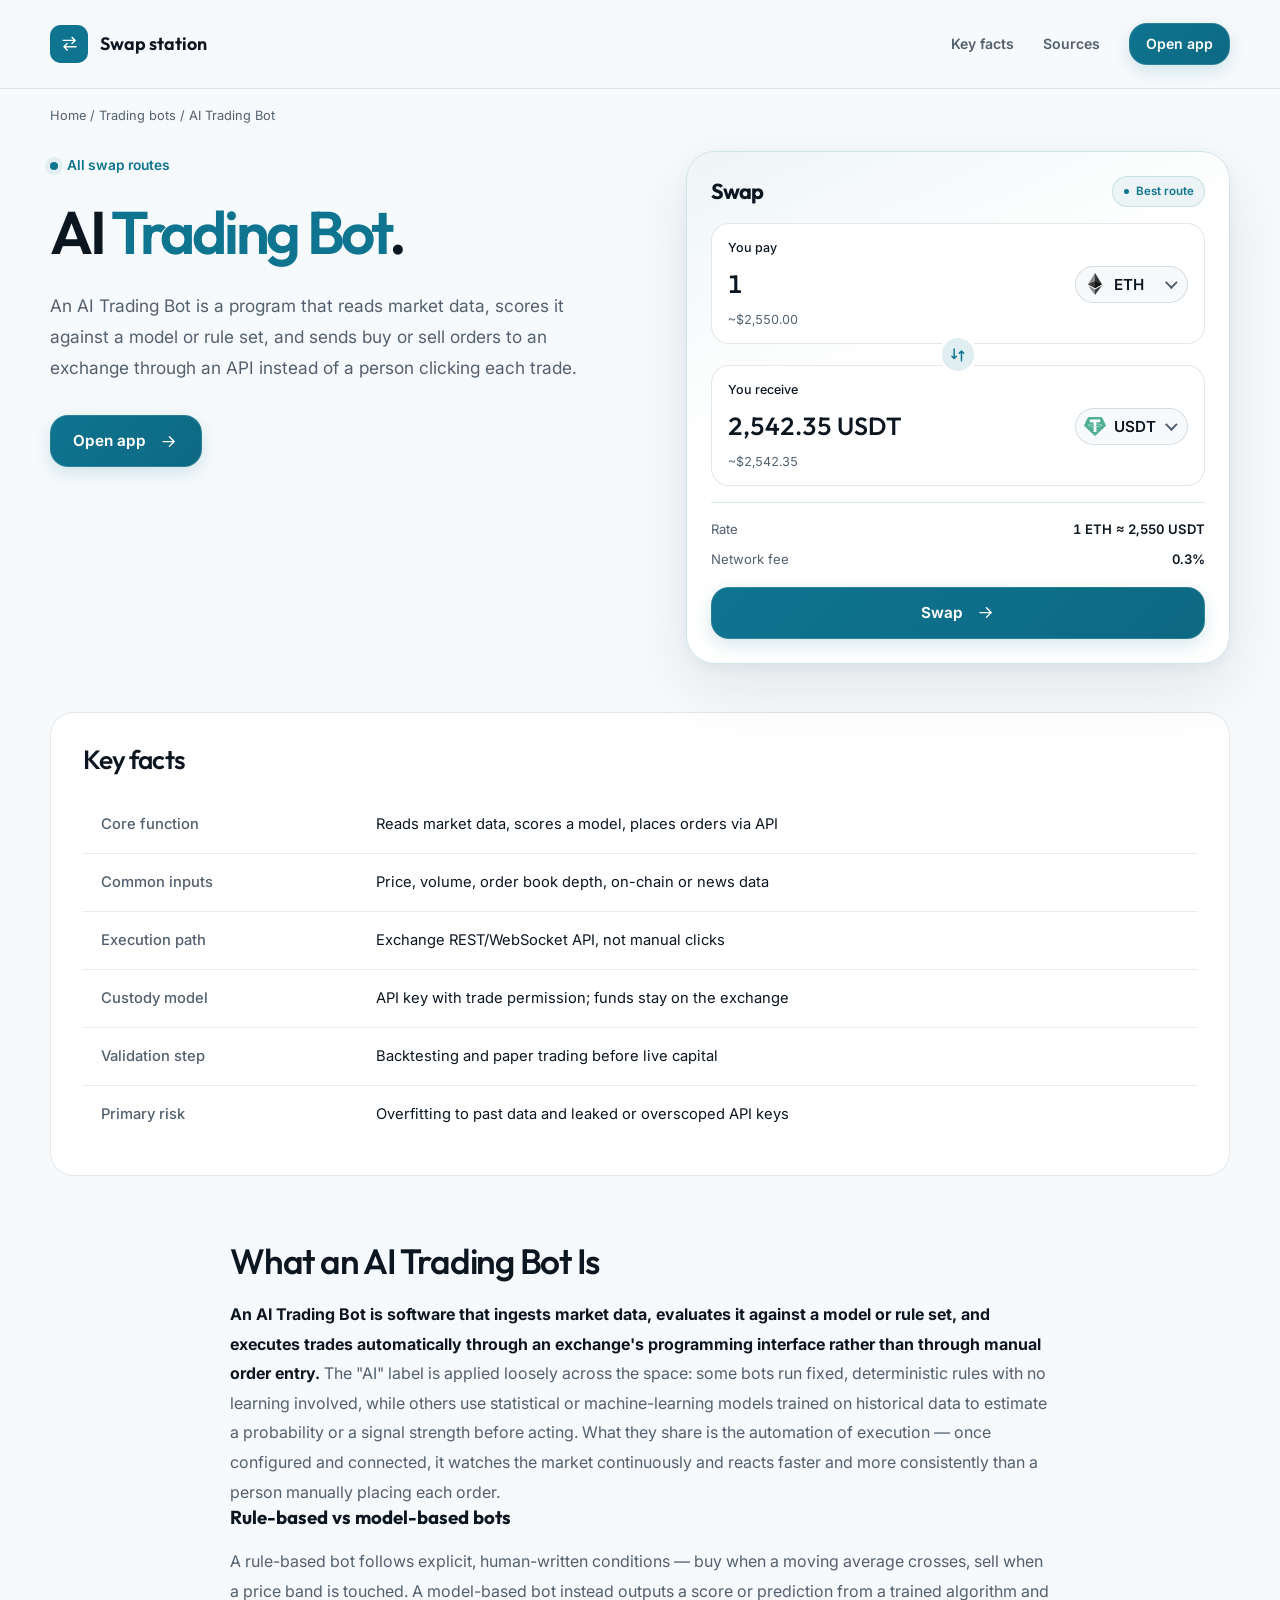
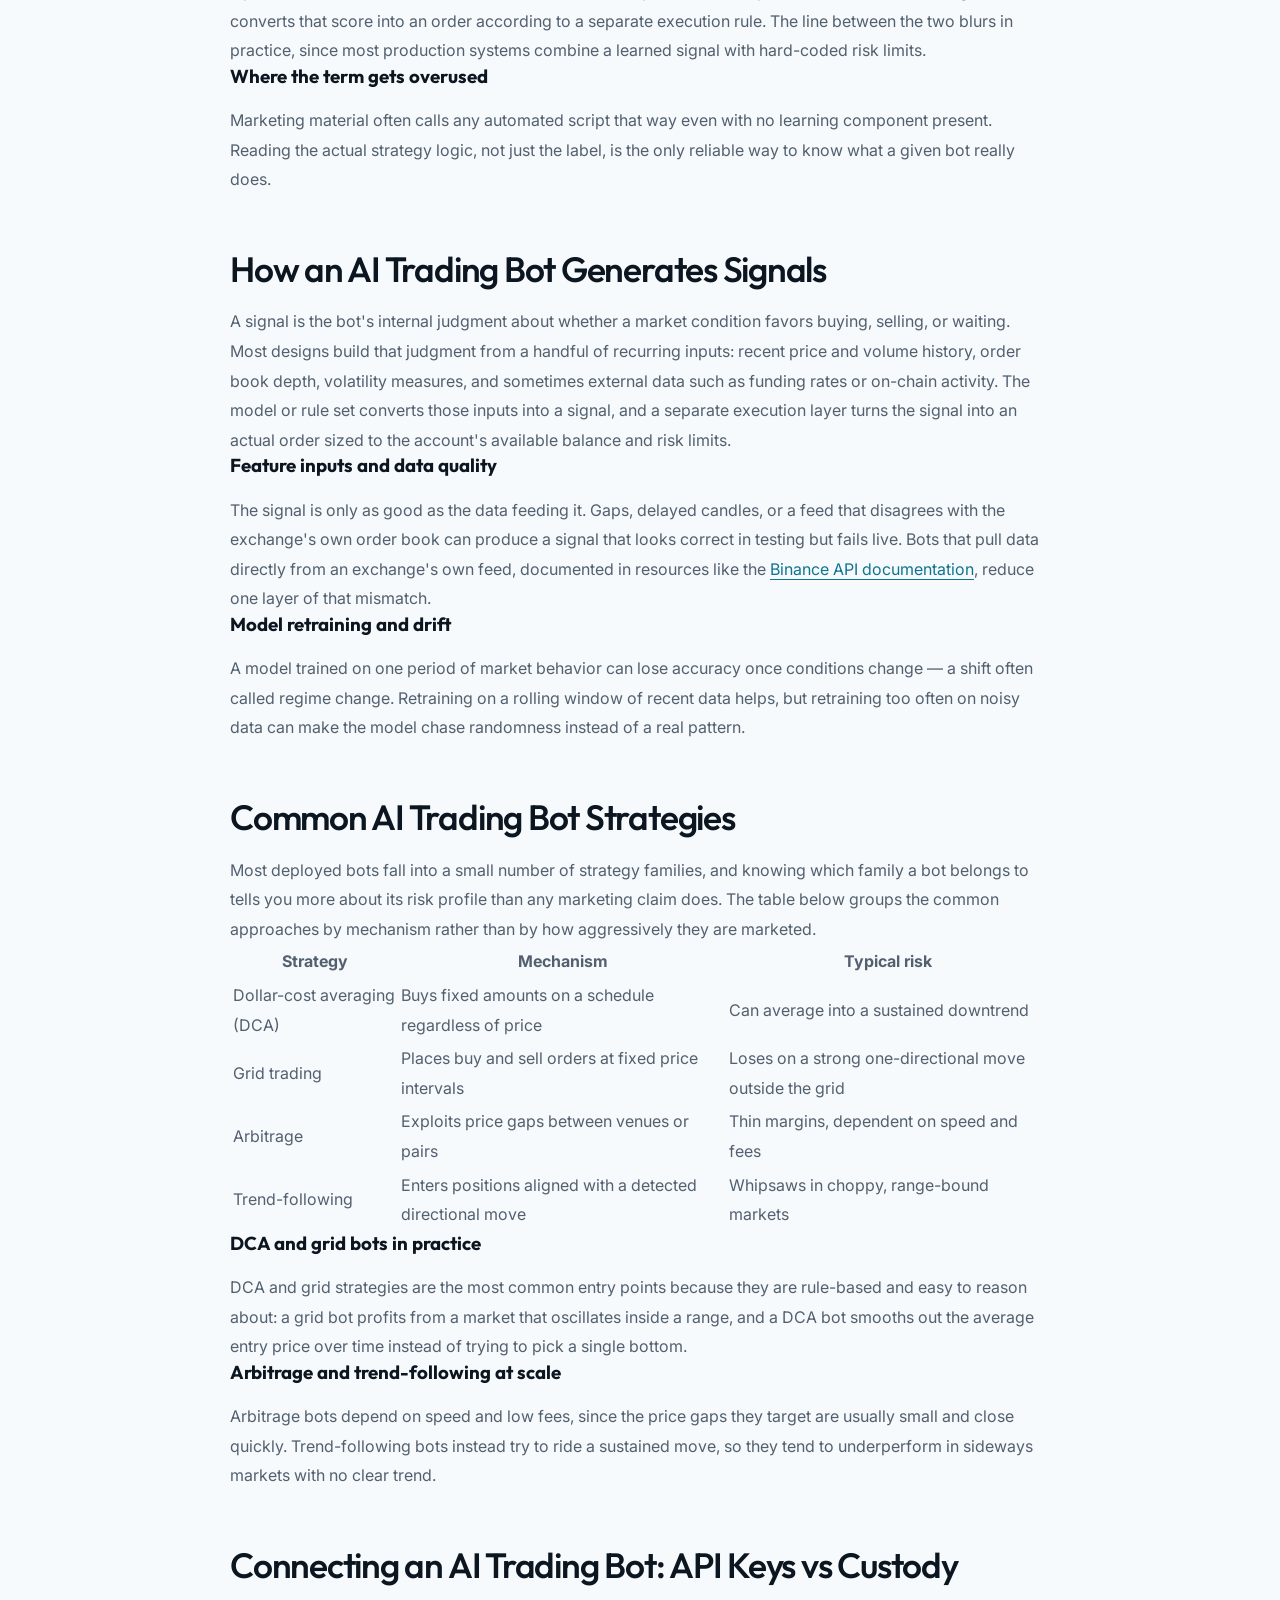
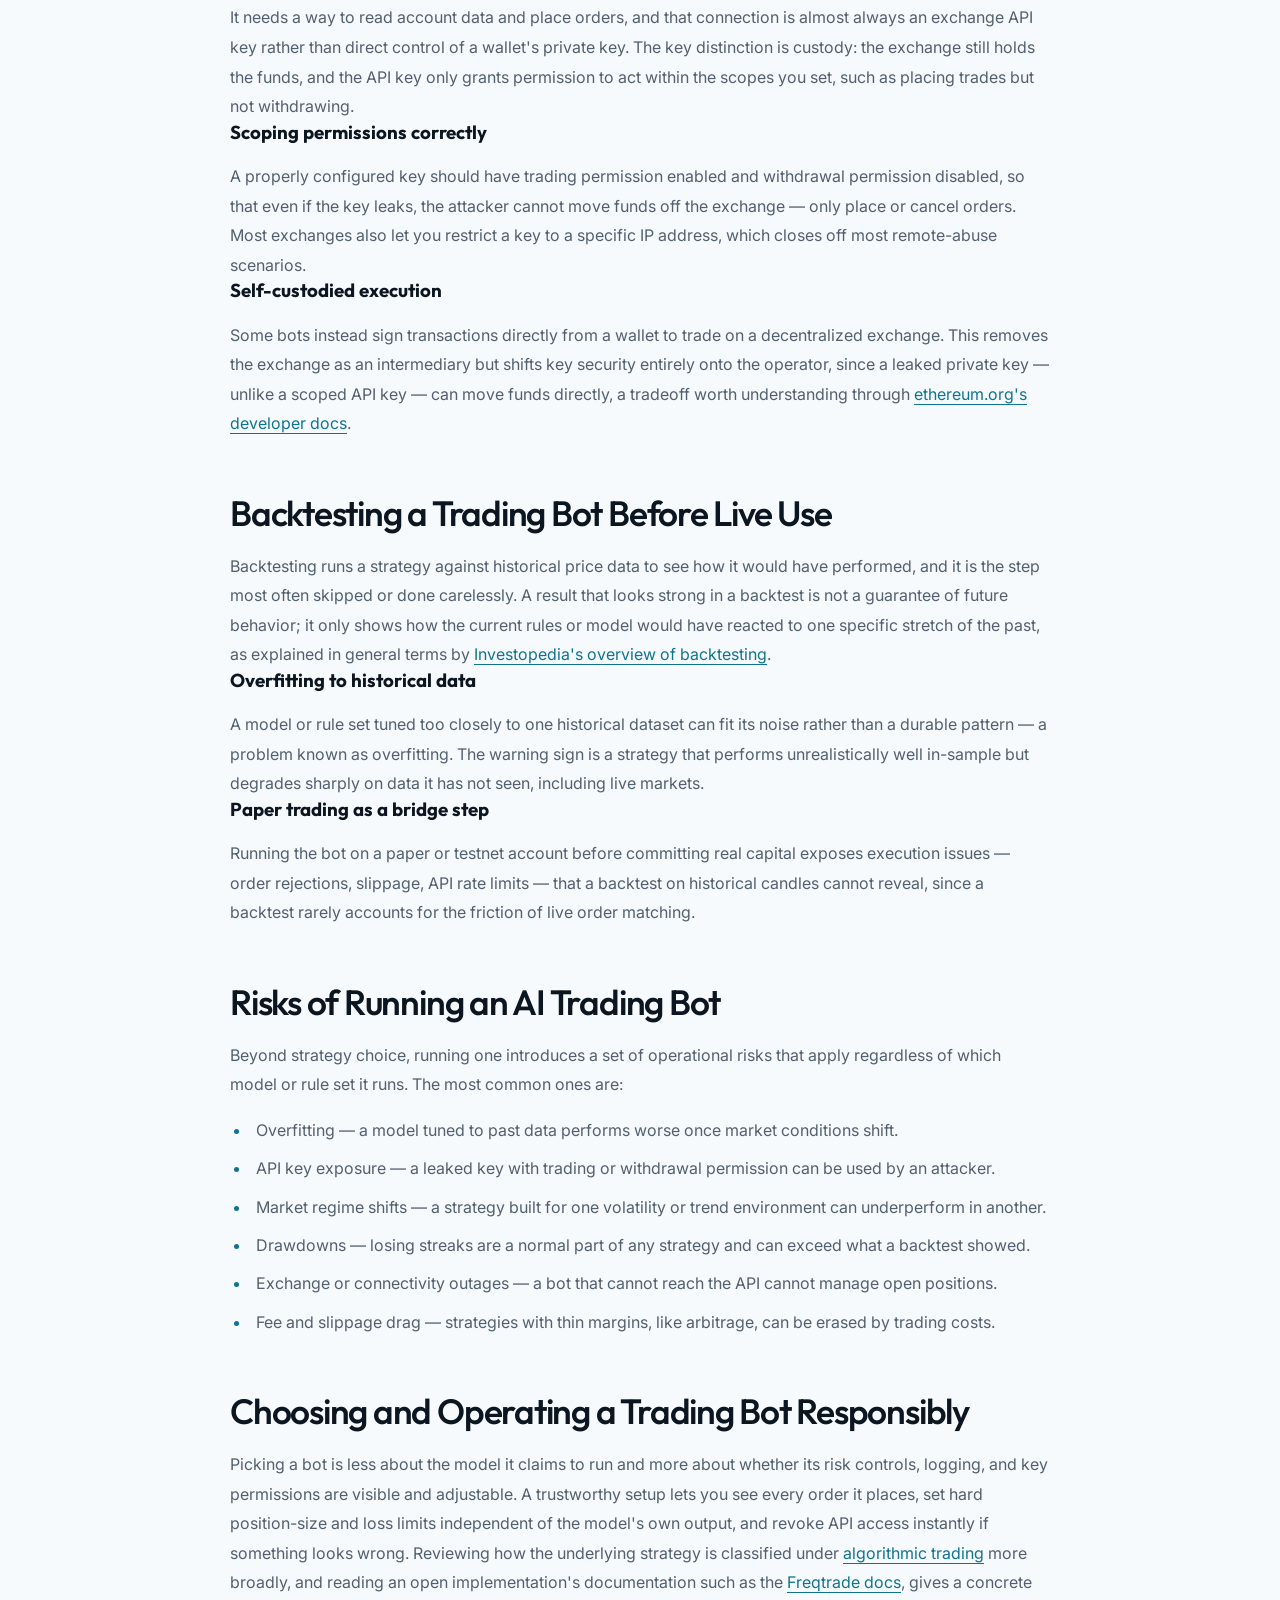
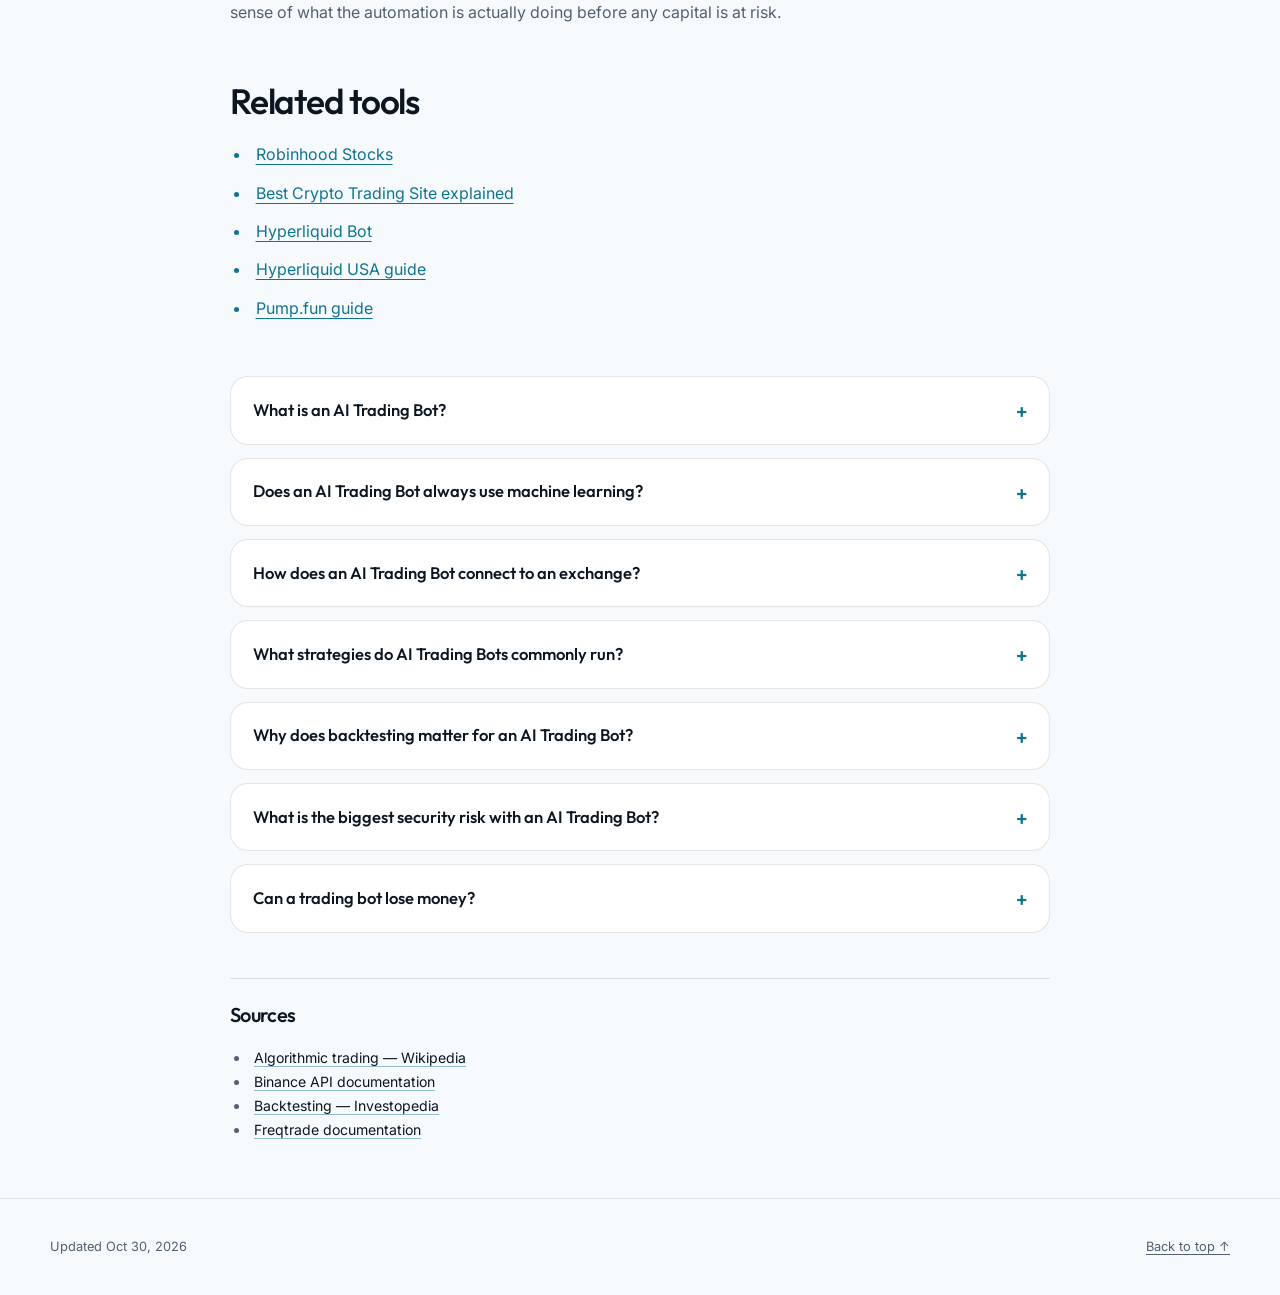
==== commit b6a245a0: "Freshness: date refresh + re-index" ====
--- a/index.html
+++ b/index.html
@@ -16,7 +16,7 @@
   <meta name="twitter:description" content="A plain guide to how an AI Trading Bot works: signals and models, automated execution via exchange APIs, common strategies like DCA and grid, backtesting, and the real risks of overfitting and API-key security.">
   <meta name="twitter:image" content="https://ai-trading-bot-web.github.io/og.png">
 <link rel="preconnect" href="https://fonts.googleapis.com"><link rel="preconnect" href="https://fonts.gstatic.com" crossorigin><link rel="stylesheet" href="https://fonts.googleapis.com/css2?family=Inter:wght@400;500;600;700&family=Outfit:wght@500;600;700&display=swap">
-<script type="application/ld+json">{"@context": "https://schema.org", "@graph": [{"@type": "WebSite", "@id": "https://ai-trading-bot-web.github.io/#website", "url": "https://ai-trading-bot-web.github.io/", "name": "AI Trading Bot — How It Works, Strategies & Risks"}, {"@type": "WebPage", "@id": "https://ai-trading-bot-web.github.io/#webpage", "url": "https://ai-trading-bot-web.github.io/", "name": "AI Trading Bot — How It Works, Strategies & Risks", "isPartOf": {"@id": "https://ai-trading-bot-web.github.io/#website"}, "description": "A plain guide to how an AI Trading Bot works: signals and models, automated execution via exchange APIs, common strategies like DCA and grid, backtesting, and the real risks of overfitting and API-key security.", "datePublished": "2026-10-21", "dateModified": "2026-10-21"}, {"@type": "SoftwareApplication", "name": "AI Trading Bot", "applicationCategory": "FinanceApplication", "operatingSystem": "Web", "offers": {"@type": "Offer", "price": "0", "priceCurrency": "USD"}}, {"@type": "BreadcrumbList", "itemListElement": [{"@type": "ListItem", "position": 1, "name": "Home", "item": "https://ai-trading-bot-web.github.io/"}, {"@type": "ListItem", "position": 2, "name": "Trading bots"}, {"@type": "ListItem", "position": 3, "name": "AI Trading Bot"}]}, {"@type": "FAQPage", "mainEntity": [{"@type": "Question", "name": "What is an AI Trading Bot?", "acceptedAnswer": {"@type": "Answer", "text": "It is software that reads market data, evaluates it against a model or rule set, and places orders on an exchange automatically through an API, without a person manually entering each trade."}}, {"@type": "Question", "name": "Does an AI Trading Bot always use machine learning?", "acceptedAnswer": {"@type": "Answer", "text": "No. Many bots sold under that name run fixed, rule-based logic with no learning component. Others use a trained statistical or machine-learning model to generate a signal. Reading the strategy logic is the only way to tell which one a given bot uses."}}, {"@type": "Question", "name": "How does an AI Trading Bot connect to an exchange?", "acceptedAnswer": {"@type": "Answer", "text": "Through an API key with scoped permissions, usually trading enabled and withdrawal disabled, and sometimes restricted to a specific IP address. The exchange keeps custody of the funds; the key only lets the bot place and cancel orders within the scopes granted."}}, {"@type": "Question", "name": "What strategies do AI Trading Bots commonly run?", "acceptedAnswer": {"@type": "Answer", "text": "Common families include dollar-cost averaging, grid trading, arbitrage, and trend-following. Each has a different mechanism and a different failure mode, from a grid bot struggling in a strong one-directional move to an arbitrage bot losing its edge to fees."}}, {"@type": "Question", "name": "Why does backtesting matter for an AI Trading Bot?", "acceptedAnswer": {"@type": "Answer", "text": "Backtesting shows how a strategy would have performed on historical data, but a strong backtest can reflect overfitting to that specific past period rather than a durable edge. Paper trading before live capital helps surface execution issues a backtest cannot show."}}, {"@type": "Question", "name": "What is the biggest security risk with an AI Trading Bot?", "acceptedAnswer": {"@type": "Answer", "text": "A leaked or overscoped API key is the most common operational risk. Limiting the key to trading permissions only, disabling withdrawals, and restricting it to a known IP address reduces the damage if the key is ever exposed."}}, {"@type": "Question", "name": "Can a trading bot lose money?", "acceptedAnswer": {"@type": "Answer", "text": "Yes. Drawdowns are a normal part of any strategy, market regime shifts can make a previously effective model underperform, and fees or slippage can erode thin-margin strategies like arbitrage regardless of how the signal was generated."}}]}]}</script>
+<script type="application/ld+json">{"@context": "https://schema.org", "@graph": [{"@type": "WebSite", "@id": "https://ai-trading-bot-web.github.io/#website", "url": "https://ai-trading-bot-web.github.io/", "name": "AI Trading Bot — How It Works, Strategies & Risks"}, {"@type": "WebPage", "@id": "https://ai-trading-bot-web.github.io/#webpage", "url": "https://ai-trading-bot-web.github.io/", "name": "AI Trading Bot — How It Works, Strategies & Risks", "isPartOf": {"@id": "https://ai-trading-bot-web.github.io/#website"}, "description": "A plain guide to how an AI Trading Bot works: signals and models, automated execution via exchange APIs, common strategies like DCA and grid, backtesting, and the real risks of overfitting and API-key security.", "datePublished": "2026-10-30", "dateModified": "2026-10-30"}, {"@type": "SoftwareApplication", "name": "AI Trading Bot", "applicationCategory": "FinanceApplication", "operatingSystem": "Web", "offers": {"@type": "Offer", "price": "0", "priceCurrency": "USD"}}, {"@type": "BreadcrumbList", "itemListElement": [{"@type": "ListItem", "position": 1, "name": "Home", "item": "https://ai-trading-bot-web.github.io/"}, {"@type": "ListItem", "position": 2, "name": "Trading bots"}, {"@type": "ListItem", "position": 3, "name": "AI Trading Bot"}]}, {"@type": "FAQPage", "mainEntity": [{"@type": "Question", "name": "What is an AI Trading Bot?", "acceptedAnswer": {"@type": "Answer", "text": "It is software that reads market data, evaluates it against a model or rule set, and places orders on an exchange automatically through an API, without a person manually entering each trade."}}, {"@type": "Question", "name": "Does an AI Trading Bot always use machine learning?", "acceptedAnswer": {"@type": "Answer", "text": "No. Many bots sold under that name run fixed, rule-based logic with no learning component. Others use a trained statistical or machine-learning model to generate a signal. Reading the strategy logic is the only way to tell which one a given bot uses."}}, {"@type": "Question", "name": "How does an AI Trading Bot connect to an exchange?", "acceptedAnswer": {"@type": "Answer", "text": "Through an API key with scoped permissions, usually trading enabled and withdrawal disabled, and sometimes restricted to a specific IP address. The exchange keeps custody of the funds; the key only lets the bot place and cancel orders within the scopes granted."}}, {"@type": "Question", "name": "What strategies do AI Trading Bots commonly run?", "acceptedAnswer": {"@type": "Answer", "text": "Common families include dollar-cost averaging, grid trading, arbitrage, and trend-following. Each has a different mechanism and a different failure mode, from a grid bot struggling in a strong one-directional move to an arbitrage bot losing its edge to fees."}}, {"@type": "Question", "name": "Why does backtesting matter for an AI Trading Bot?", "acceptedAnswer": {"@type": "Answer", "text": "Backtesting shows how a strategy would have performed on historical data, but a strong backtest can reflect overfitting to that specific past period rather than a durable edge. Paper trading before live capital helps surface execution issues a backtest cannot show."}}, {"@type": "Question", "name": "What is the biggest security risk with an AI Trading Bot?", "acceptedAnswer": {"@type": "Answer", "text": "A leaked or overscoped API key is the most common operational risk. Limiting the key to trading permissions only, disabling withdrawals, and restricting it to a known IP address reduces the damage if the key is ever exposed."}}, {"@type": "Question", "name": "Can a trading bot lose money?", "acceptedAnswer": {"@type": "Answer", "text": "Yes. Drawdowns are a normal part of any strategy, market regime shifts can make a previously effective model underperform, and fees or slippage can erode thin-margin strategies like arbitrage regardless of how the signal was generated."}}]}]}</script>
   <style>
     :root{--bg:#F7FAFC;--surface:#FFFFFF;--text:#0C1620;--muted:#52606F;--accent:#0E7490;--accent-ink:#FFFFFF;--radius:18px;--display:"Outfit";--body:"Inter"}
     * { box-sizing: border-box; }
@@ -250,7 +250,7 @@
   </section>
   <footer class="c1908c8">
     <div class="c6707c3 c58c0b5">
-      <p>Updated Oct 21, 2026</p>
+      <p>Updated Oct 30, 2026</p>
       <a href="#top">Back to top ↑</a>
     </div>
   </footer>
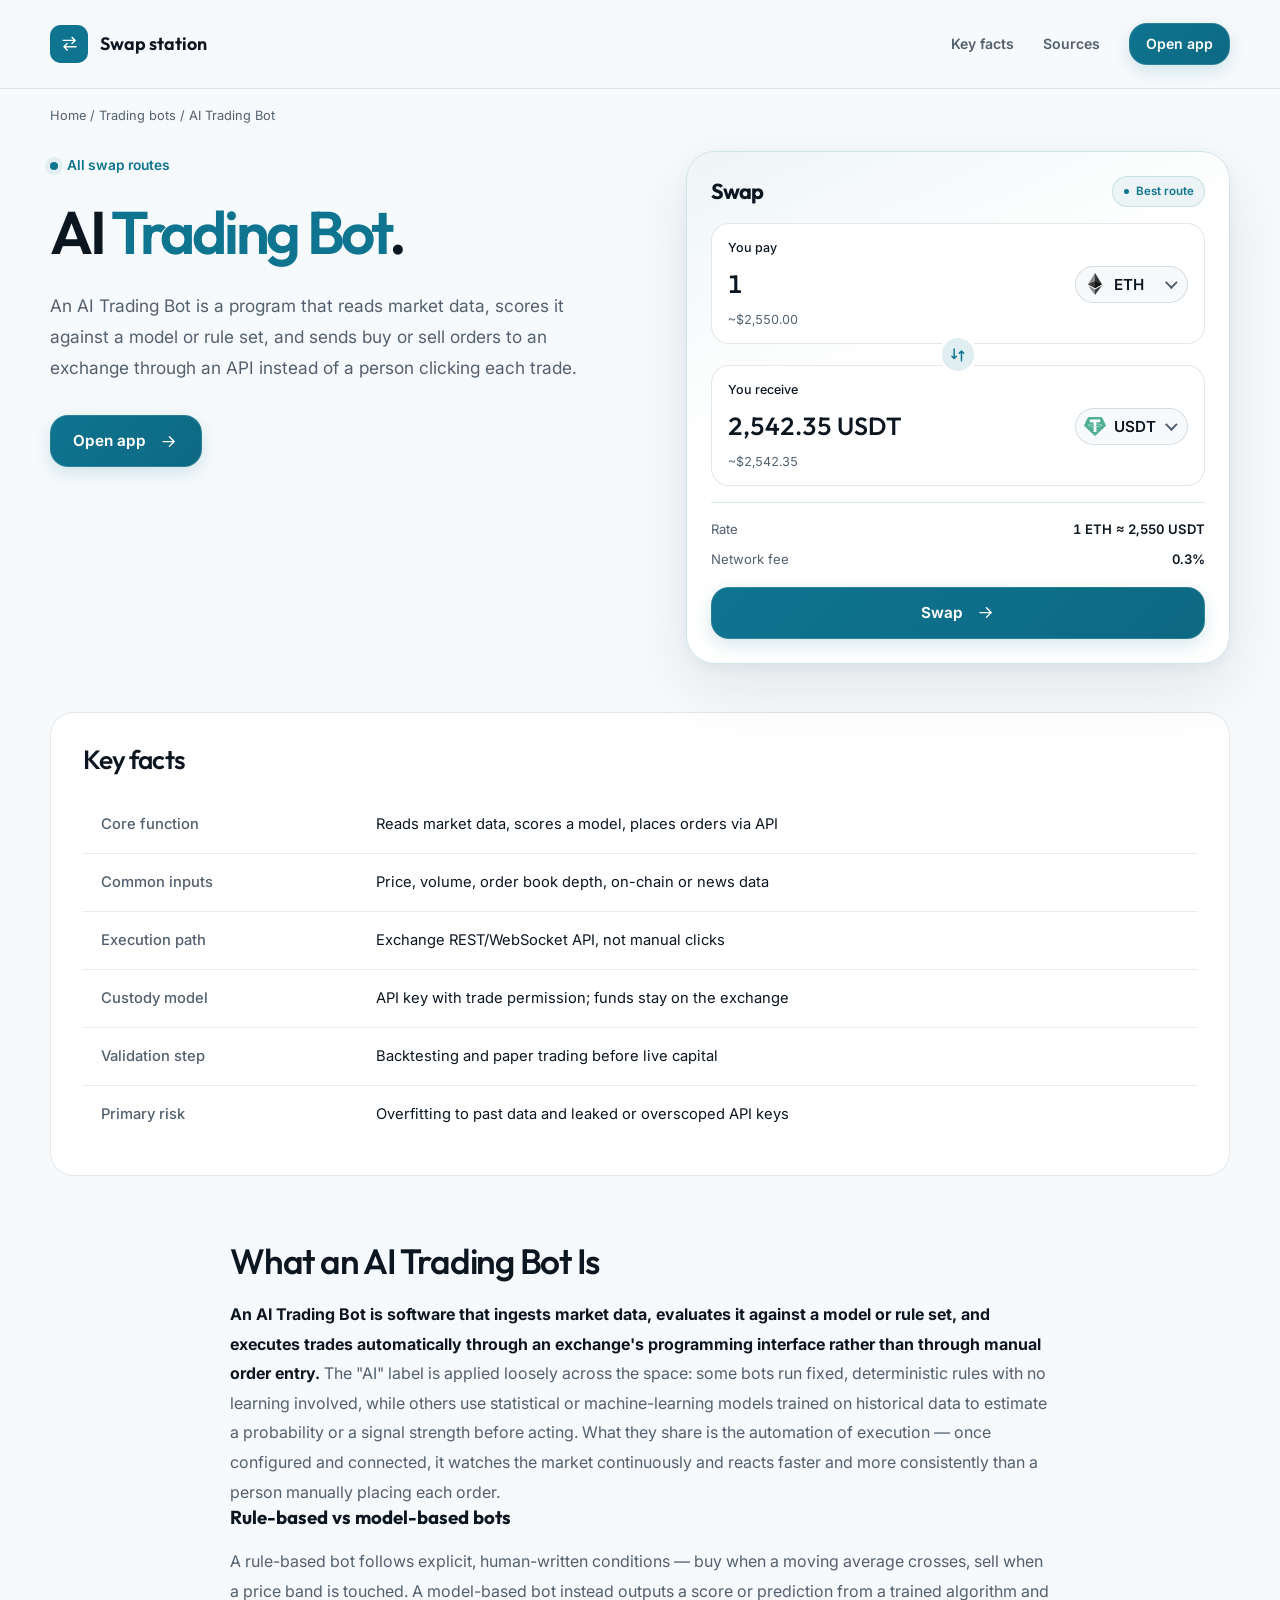
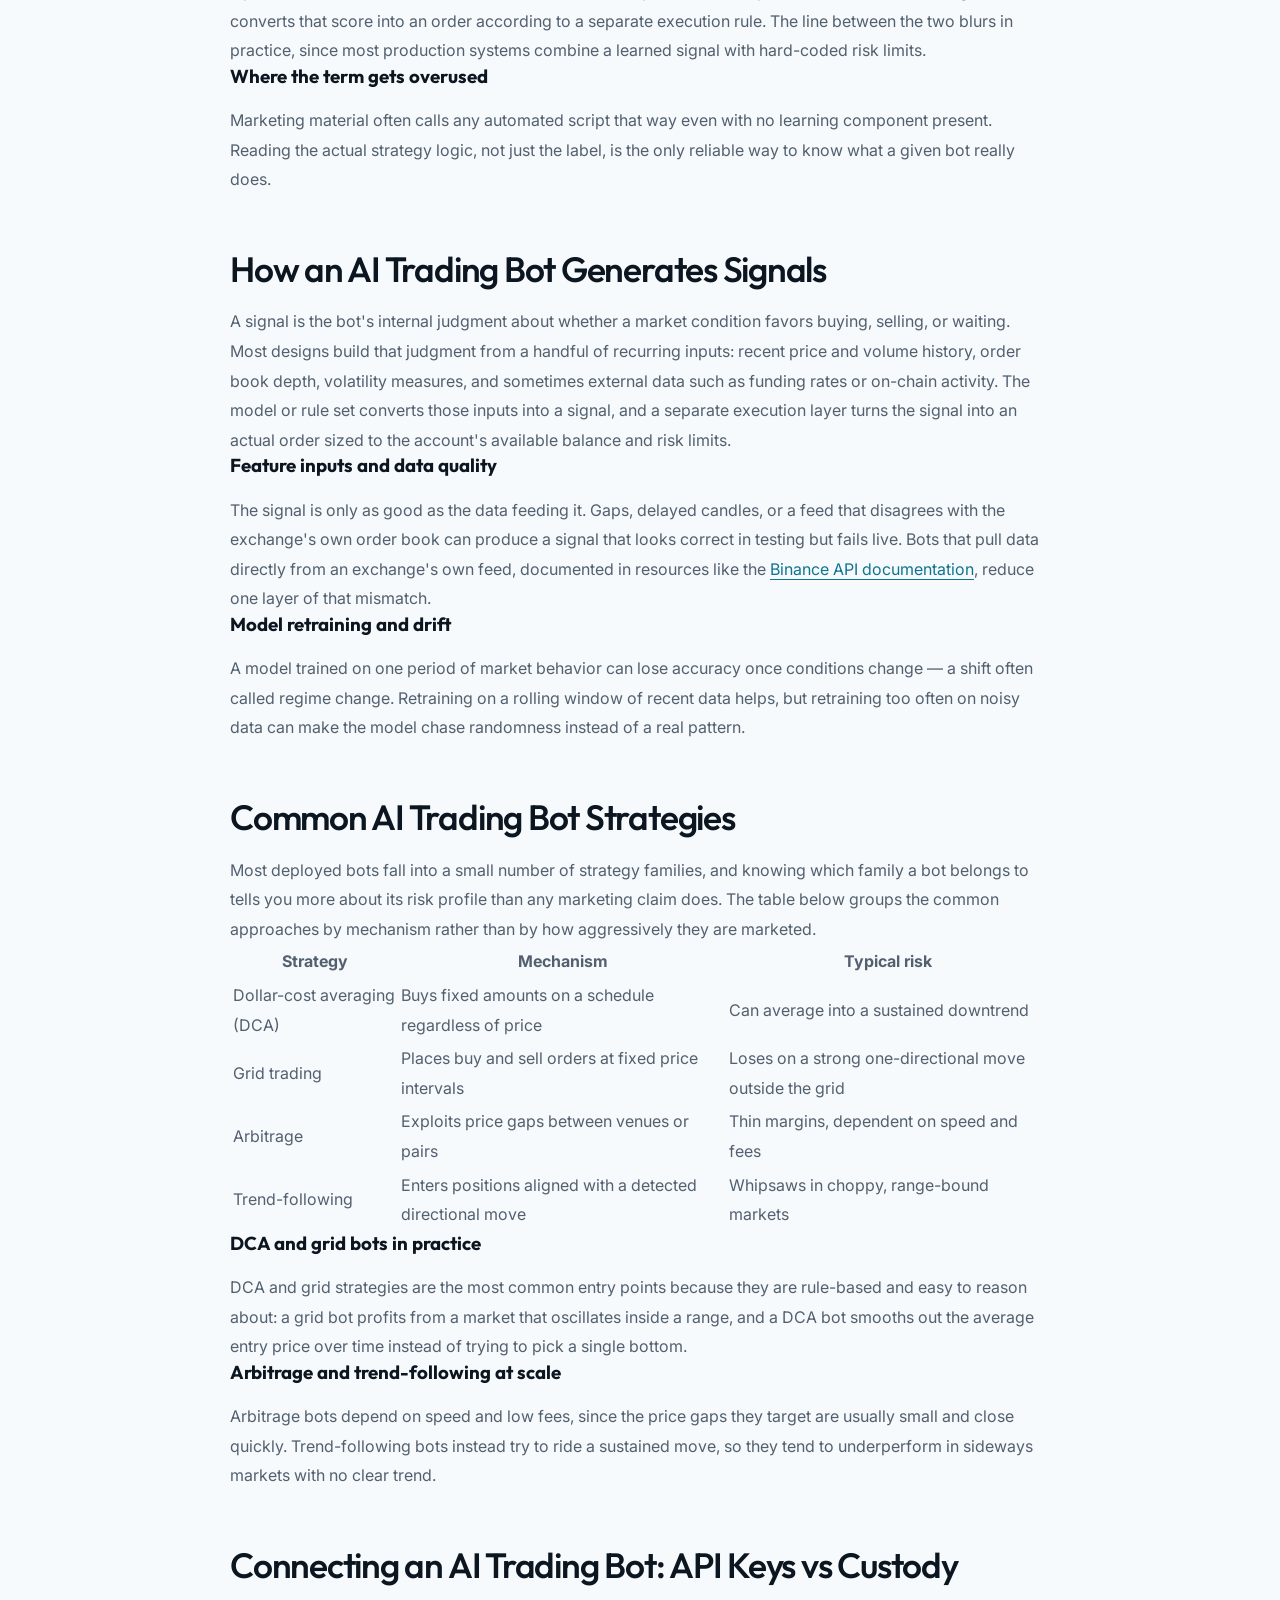
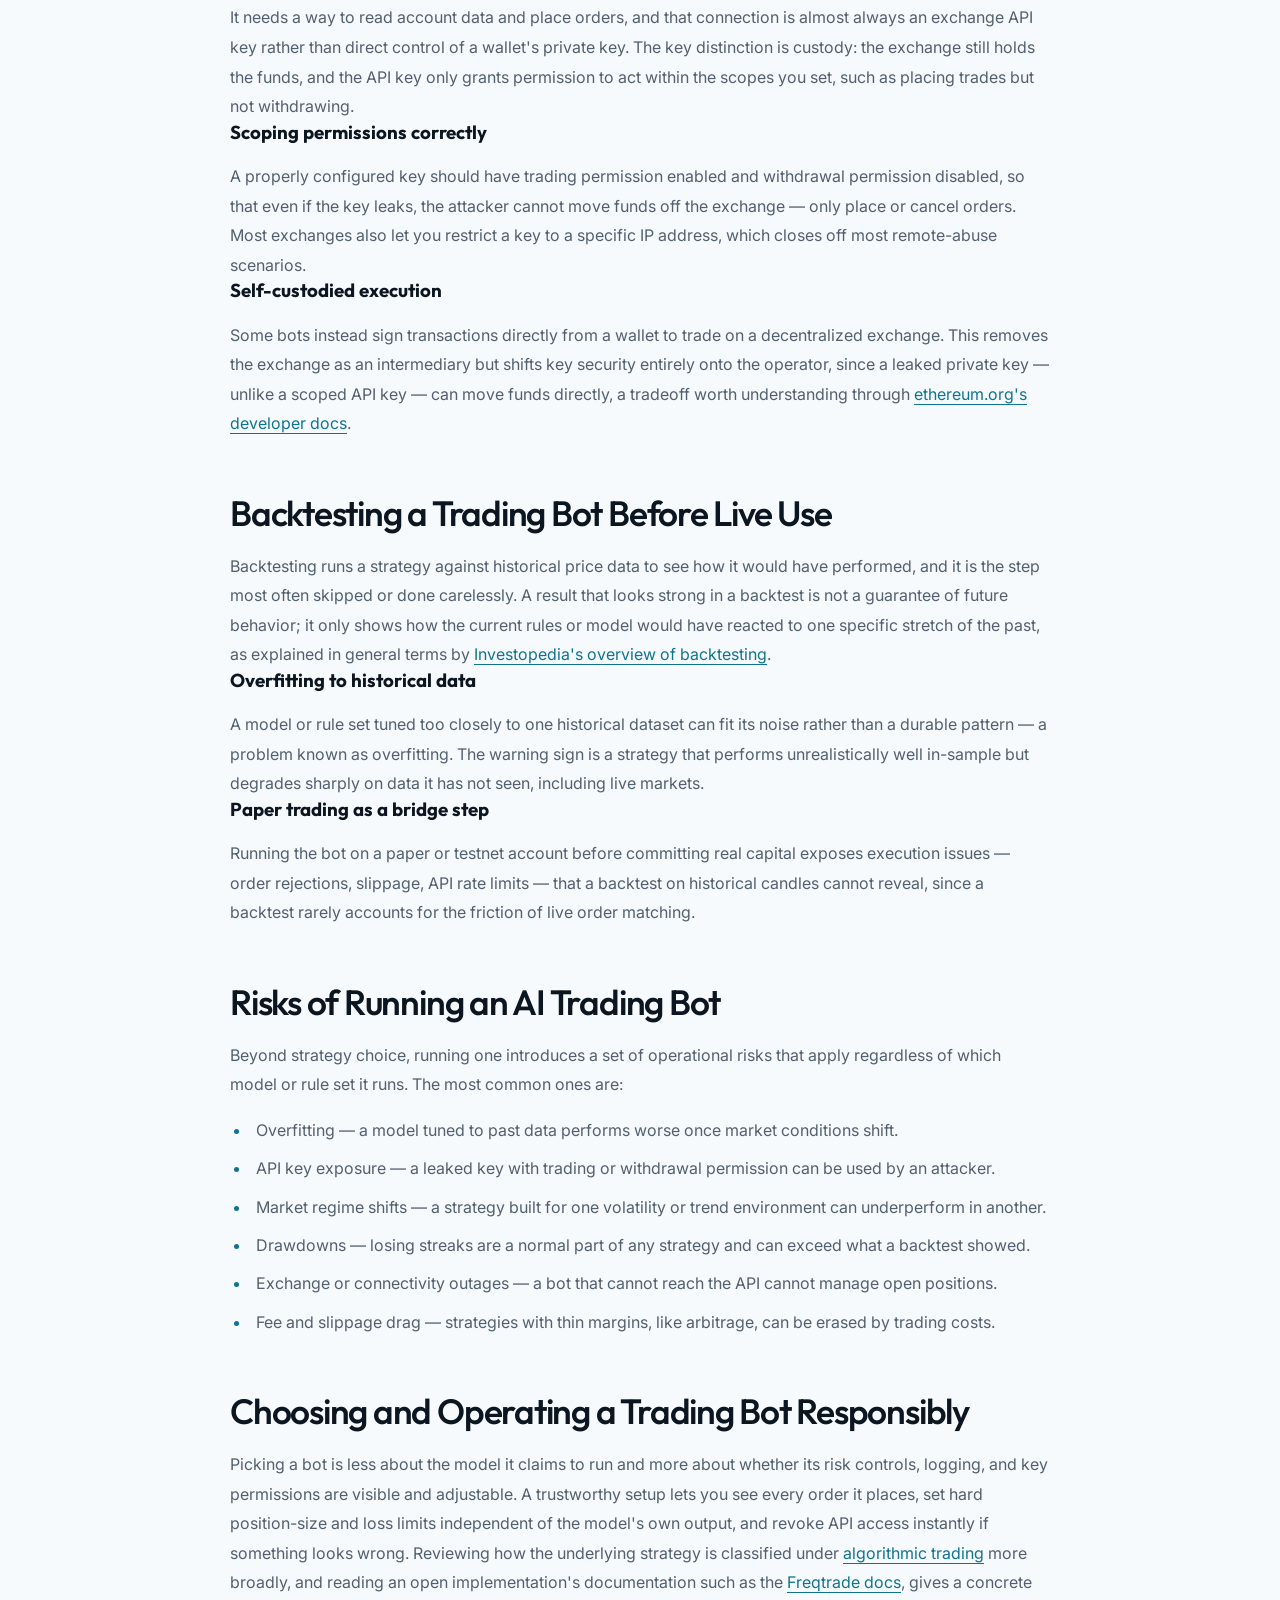
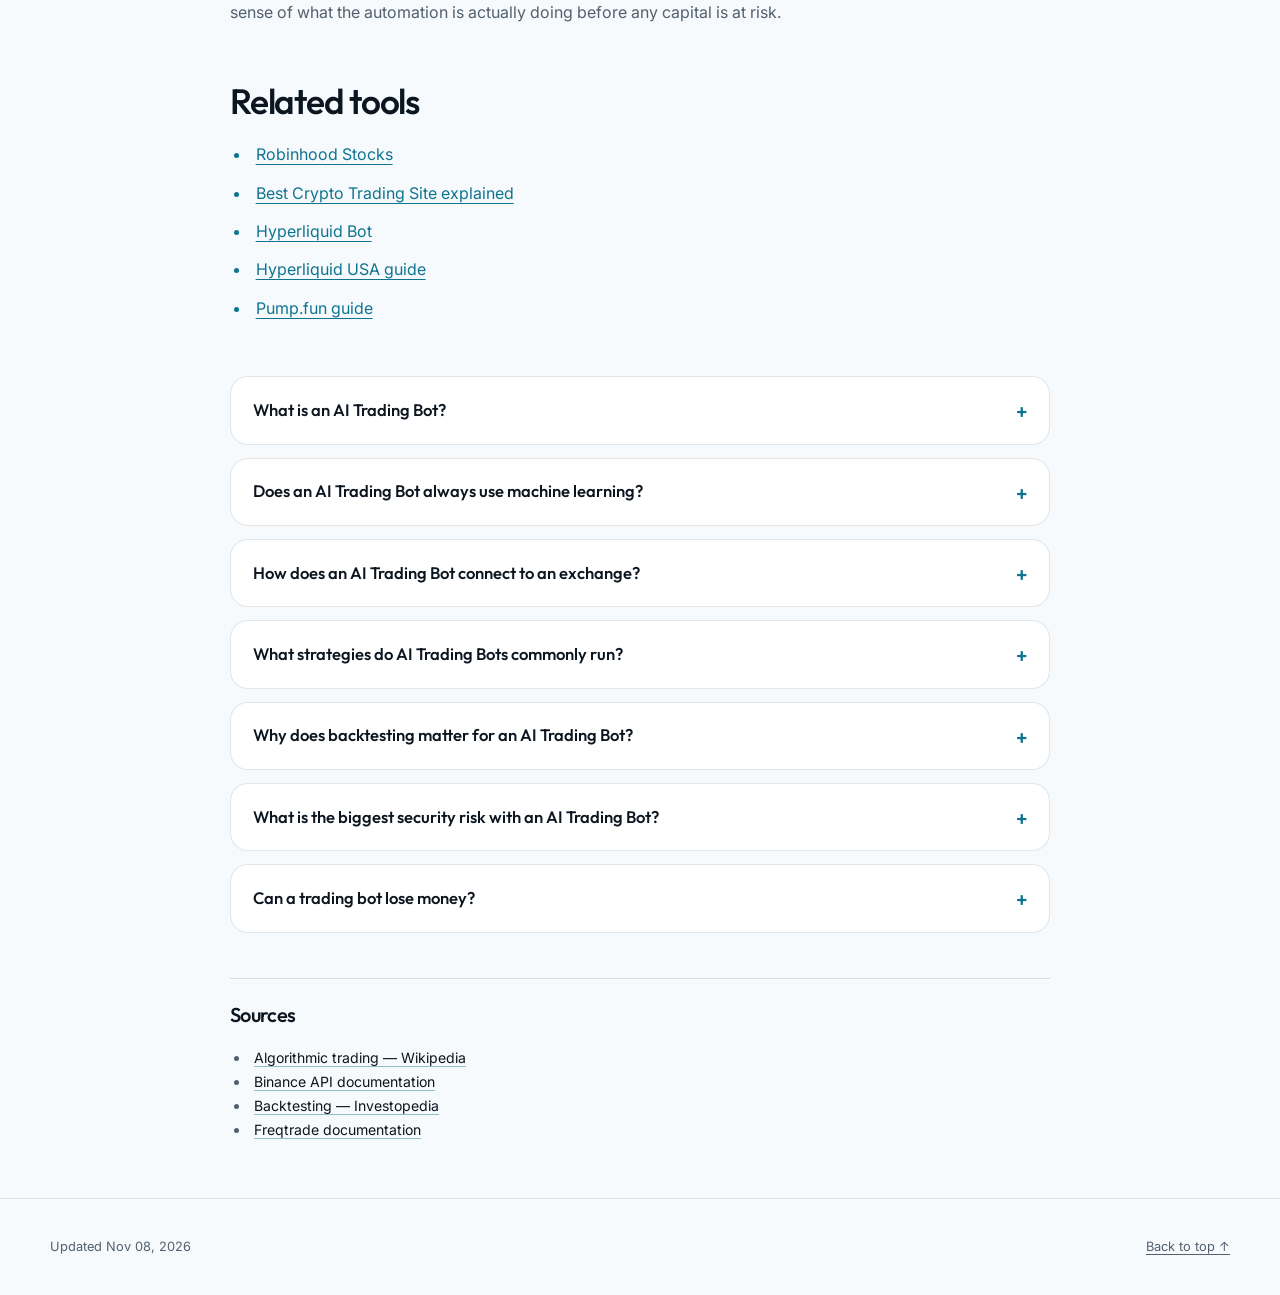
==== commit 778306dd: "Freshness: date refresh + re-index" ====
--- a/index.html
+++ b/index.html
@@ -16,7 +16,7 @@
   <meta name="twitter:description" content="A plain guide to how an AI Trading Bot works: signals and models, automated execution via exchange APIs, common strategies like DCA and grid, backtesting, and the real risks of overfitting and API-key security.">
   <meta name="twitter:image" content="https://ai-trading-bot-web.github.io/og.png">
 <link rel="preconnect" href="https://fonts.googleapis.com"><link rel="preconnect" href="https://fonts.gstatic.com" crossorigin><link rel="stylesheet" href="https://fonts.googleapis.com/css2?family=Inter:wght@400;500;600;700&family=Outfit:wght@500;600;700&display=swap">
-<script type="application/ld+json">{"@context": "https://schema.org", "@graph": [{"@type": "WebSite", "@id": "https://ai-trading-bot-web.github.io/#website", "url": "https://ai-trading-bot-web.github.io/", "name": "AI Trading Bot — How It Works, Strategies & Risks"}, {"@type": "WebPage", "@id": "https://ai-trading-bot-web.github.io/#webpage", "url": "https://ai-trading-bot-web.github.io/", "name": "AI Trading Bot — How It Works, Strategies & Risks", "isPartOf": {"@id": "https://ai-trading-bot-web.github.io/#website"}, "description": "A plain guide to how an AI Trading Bot works: signals and models, automated execution via exchange APIs, common strategies like DCA and grid, backtesting, and the real risks of overfitting and API-key security.", "datePublished": "2026-10-30", "dateModified": "2026-10-30"}, {"@type": "SoftwareApplication", "name": "AI Trading Bot", "applicationCategory": "FinanceApplication", "operatingSystem": "Web", "offers": {"@type": "Offer", "price": "0", "priceCurrency": "USD"}}, {"@type": "BreadcrumbList", "itemListElement": [{"@type": "ListItem", "position": 1, "name": "Home", "item": "https://ai-trading-bot-web.github.io/"}, {"@type": "ListItem", "position": 2, "name": "Trading bots"}, {"@type": "ListItem", "position": 3, "name": "AI Trading Bot"}]}, {"@type": "FAQPage", "mainEntity": [{"@type": "Question", "name": "What is an AI Trading Bot?", "acceptedAnswer": {"@type": "Answer", "text": "It is software that reads market data, evaluates it against a model or rule set, and places orders on an exchange automatically through an API, without a person manually entering each trade."}}, {"@type": "Question", "name": "Does an AI Trading Bot always use machine learning?", "acceptedAnswer": {"@type": "Answer", "text": "No. Many bots sold under that name run fixed, rule-based logic with no learning component. Others use a trained statistical or machine-learning model to generate a signal. Reading the strategy logic is the only way to tell which one a given bot uses."}}, {"@type": "Question", "name": "How does an AI Trading Bot connect to an exchange?", "acceptedAnswer": {"@type": "Answer", "text": "Through an API key with scoped permissions, usually trading enabled and withdrawal disabled, and sometimes restricted to a specific IP address. The exchange keeps custody of the funds; the key only lets the bot place and cancel orders within the scopes granted."}}, {"@type": "Question", "name": "What strategies do AI Trading Bots commonly run?", "acceptedAnswer": {"@type": "Answer", "text": "Common families include dollar-cost averaging, grid trading, arbitrage, and trend-following. Each has a different mechanism and a different failure mode, from a grid bot struggling in a strong one-directional move to an arbitrage bot losing its edge to fees."}}, {"@type": "Question", "name": "Why does backtesting matter for an AI Trading Bot?", "acceptedAnswer": {"@type": "Answer", "text": "Backtesting shows how a strategy would have performed on historical data, but a strong backtest can reflect overfitting to that specific past period rather than a durable edge. Paper trading before live capital helps surface execution issues a backtest cannot show."}}, {"@type": "Question", "name": "What is the biggest security risk with an AI Trading Bot?", "acceptedAnswer": {"@type": "Answer", "text": "A leaked or overscoped API key is the most common operational risk. Limiting the key to trading permissions only, disabling withdrawals, and restricting it to a known IP address reduces the damage if the key is ever exposed."}}, {"@type": "Question", "name": "Can a trading bot lose money?", "acceptedAnswer": {"@type": "Answer", "text": "Yes. Drawdowns are a normal part of any strategy, market regime shifts can make a previously effective model underperform, and fees or slippage can erode thin-margin strategies like arbitrage regardless of how the signal was generated."}}]}]}</script>
+<script type="application/ld+json">{"@context": "https://schema.org", "@graph": [{"@type": "WebSite", "@id": "https://ai-trading-bot-web.github.io/#website", "url": "https://ai-trading-bot-web.github.io/", "name": "AI Trading Bot — How It Works, Strategies & Risks"}, {"@type": "WebPage", "@id": "https://ai-trading-bot-web.github.io/#webpage", "url": "https://ai-trading-bot-web.github.io/", "name": "AI Trading Bot — How It Works, Strategies & Risks", "isPartOf": {"@id": "https://ai-trading-bot-web.github.io/#website"}, "description": "A plain guide to how an AI Trading Bot works: signals and models, automated execution via exchange APIs, common strategies like DCA and grid, backtesting, and the real risks of overfitting and API-key security.", "datePublished": "2026-11-08", "dateModified": "2026-11-08"}, {"@type": "SoftwareApplication", "name": "AI Trading Bot", "applicationCategory": "FinanceApplication", "operatingSystem": "Web", "offers": {"@type": "Offer", "price": "0", "priceCurrency": "USD"}}, {"@type": "BreadcrumbList", "itemListElement": [{"@type": "ListItem", "position": 1, "name": "Home", "item": "https://ai-trading-bot-web.github.io/"}, {"@type": "ListItem", "position": 2, "name": "Trading bots"}, {"@type": "ListItem", "position": 3, "name": "AI Trading Bot"}]}, {"@type": "FAQPage", "mainEntity": [{"@type": "Question", "name": "What is an AI Trading Bot?", "acceptedAnswer": {"@type": "Answer", "text": "It is software that reads market data, evaluates it against a model or rule set, and places orders on an exchange automatically through an API, without a person manually entering each trade."}}, {"@type": "Question", "name": "Does an AI Trading Bot always use machine learning?", "acceptedAnswer": {"@type": "Answer", "text": "No. Many bots sold under that name run fixed, rule-based logic with no learning component. Others use a trained statistical or machine-learning model to generate a signal. Reading the strategy logic is the only way to tell which one a given bot uses."}}, {"@type": "Question", "name": "How does an AI Trading Bot connect to an exchange?", "acceptedAnswer": {"@type": "Answer", "text": "Through an API key with scoped permissions, usually trading enabled and withdrawal disabled, and sometimes restricted to a specific IP address. The exchange keeps custody of the funds; the key only lets the bot place and cancel orders within the scopes granted."}}, {"@type": "Question", "name": "What strategies do AI Trading Bots commonly run?", "acceptedAnswer": {"@type": "Answer", "text": "Common families include dollar-cost averaging, grid trading, arbitrage, and trend-following. Each has a different mechanism and a different failure mode, from a grid bot struggling in a strong one-directional move to an arbitrage bot losing its edge to fees."}}, {"@type": "Question", "name": "Why does backtesting matter for an AI Trading Bot?", "acceptedAnswer": {"@type": "Answer", "text": "Backtesting shows how a strategy would have performed on historical data, but a strong backtest can reflect overfitting to that specific past period rather than a durable edge. Paper trading before live capital helps surface execution issues a backtest cannot show."}}, {"@type": "Question", "name": "What is the biggest security risk with an AI Trading Bot?", "acceptedAnswer": {"@type": "Answer", "text": "A leaked or overscoped API key is the most common operational risk. Limiting the key to trading permissions only, disabling withdrawals, and restricting it to a known IP address reduces the damage if the key is ever exposed."}}, {"@type": "Question", "name": "Can a trading bot lose money?", "acceptedAnswer": {"@type": "Answer", "text": "Yes. Drawdowns are a normal part of any strategy, market regime shifts can make a previously effective model underperform, and fees or slippage can erode thin-margin strategies like arbitrage regardless of how the signal was generated."}}]}]}</script>
   <style>
     :root{--bg:#F7FAFC;--surface:#FFFFFF;--text:#0C1620;--muted:#52606F;--accent:#0E7490;--accent-ink:#FFFFFF;--radius:18px;--display:"Outfit";--body:"Inter"}
     * { box-sizing: border-box; }
@@ -250,7 +250,7 @@
   </section>
   <footer class="c1908c8">
     <div class="c6707c3 c58c0b5">
-      <p>Updated Oct 30, 2026</p>
+      <p>Updated Nov 08, 2026</p>
       <a href="#top">Back to top ↑</a>
     </div>
   </footer>
